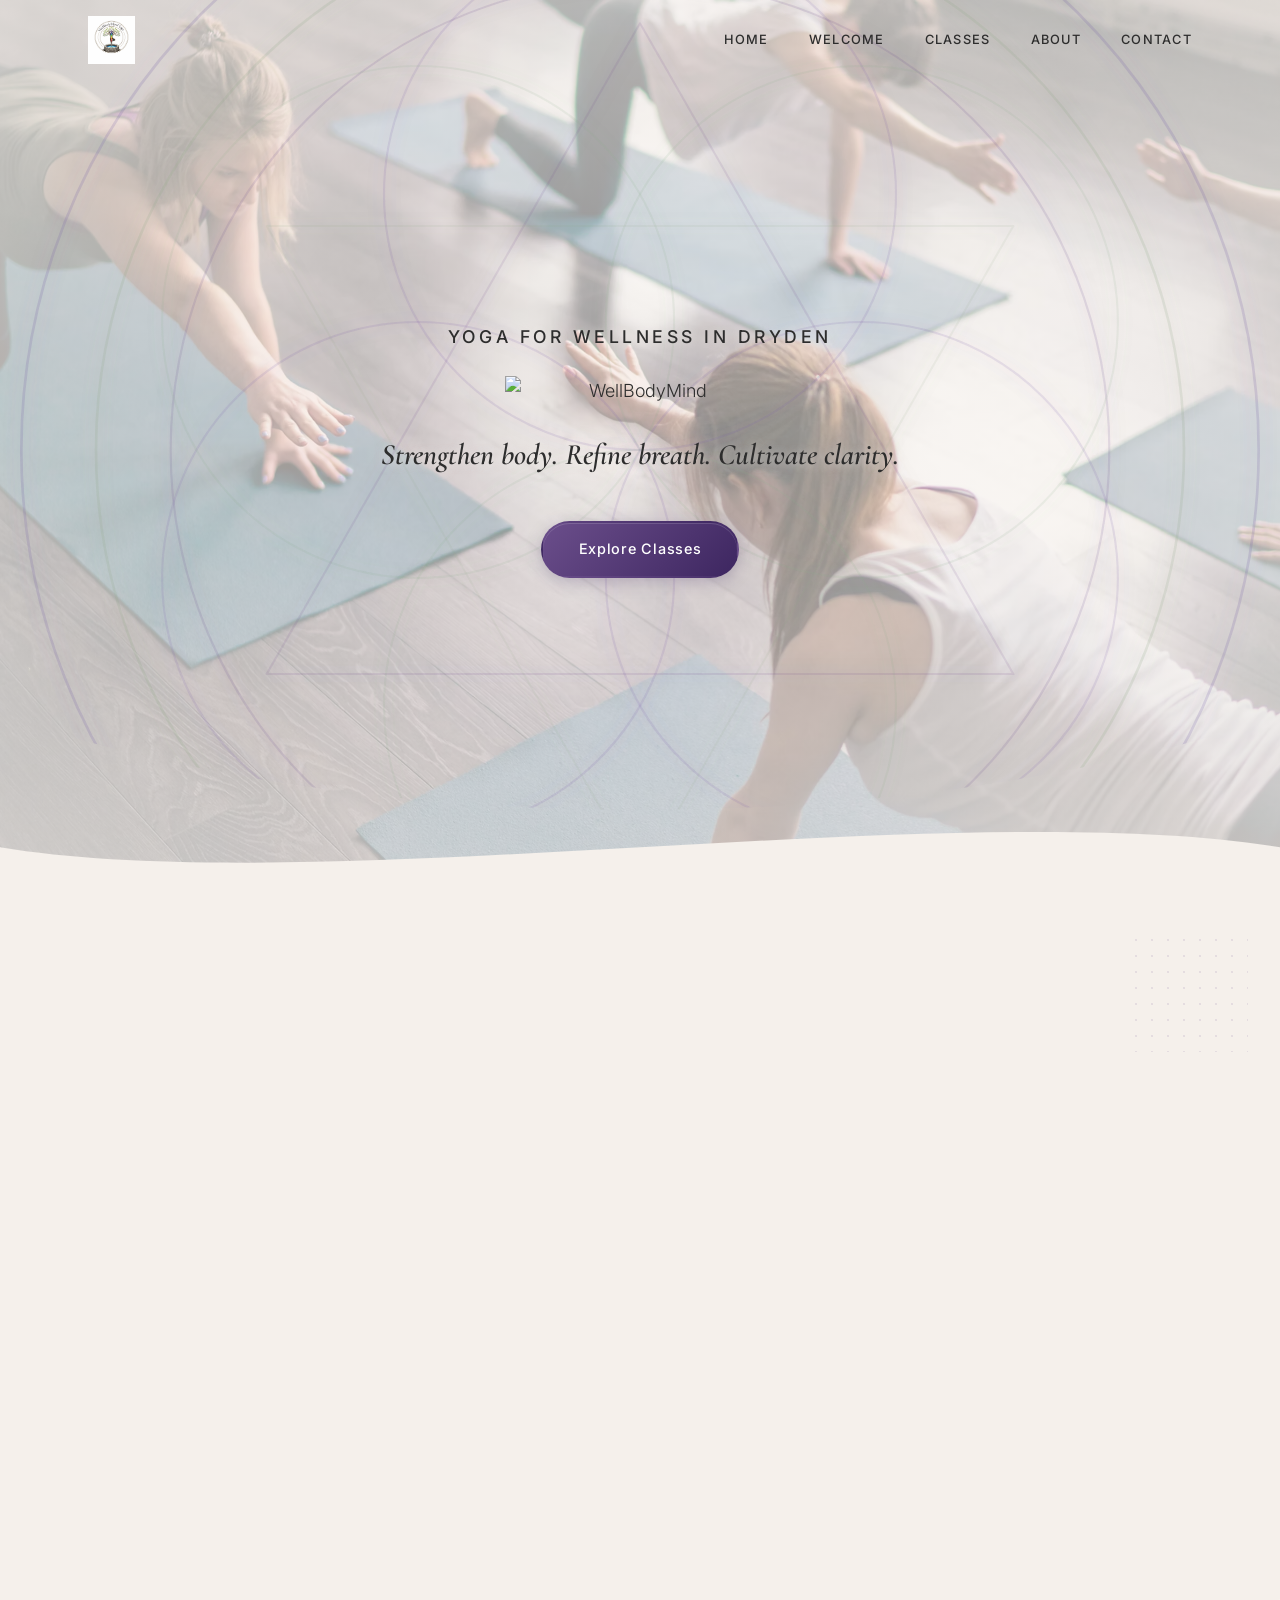
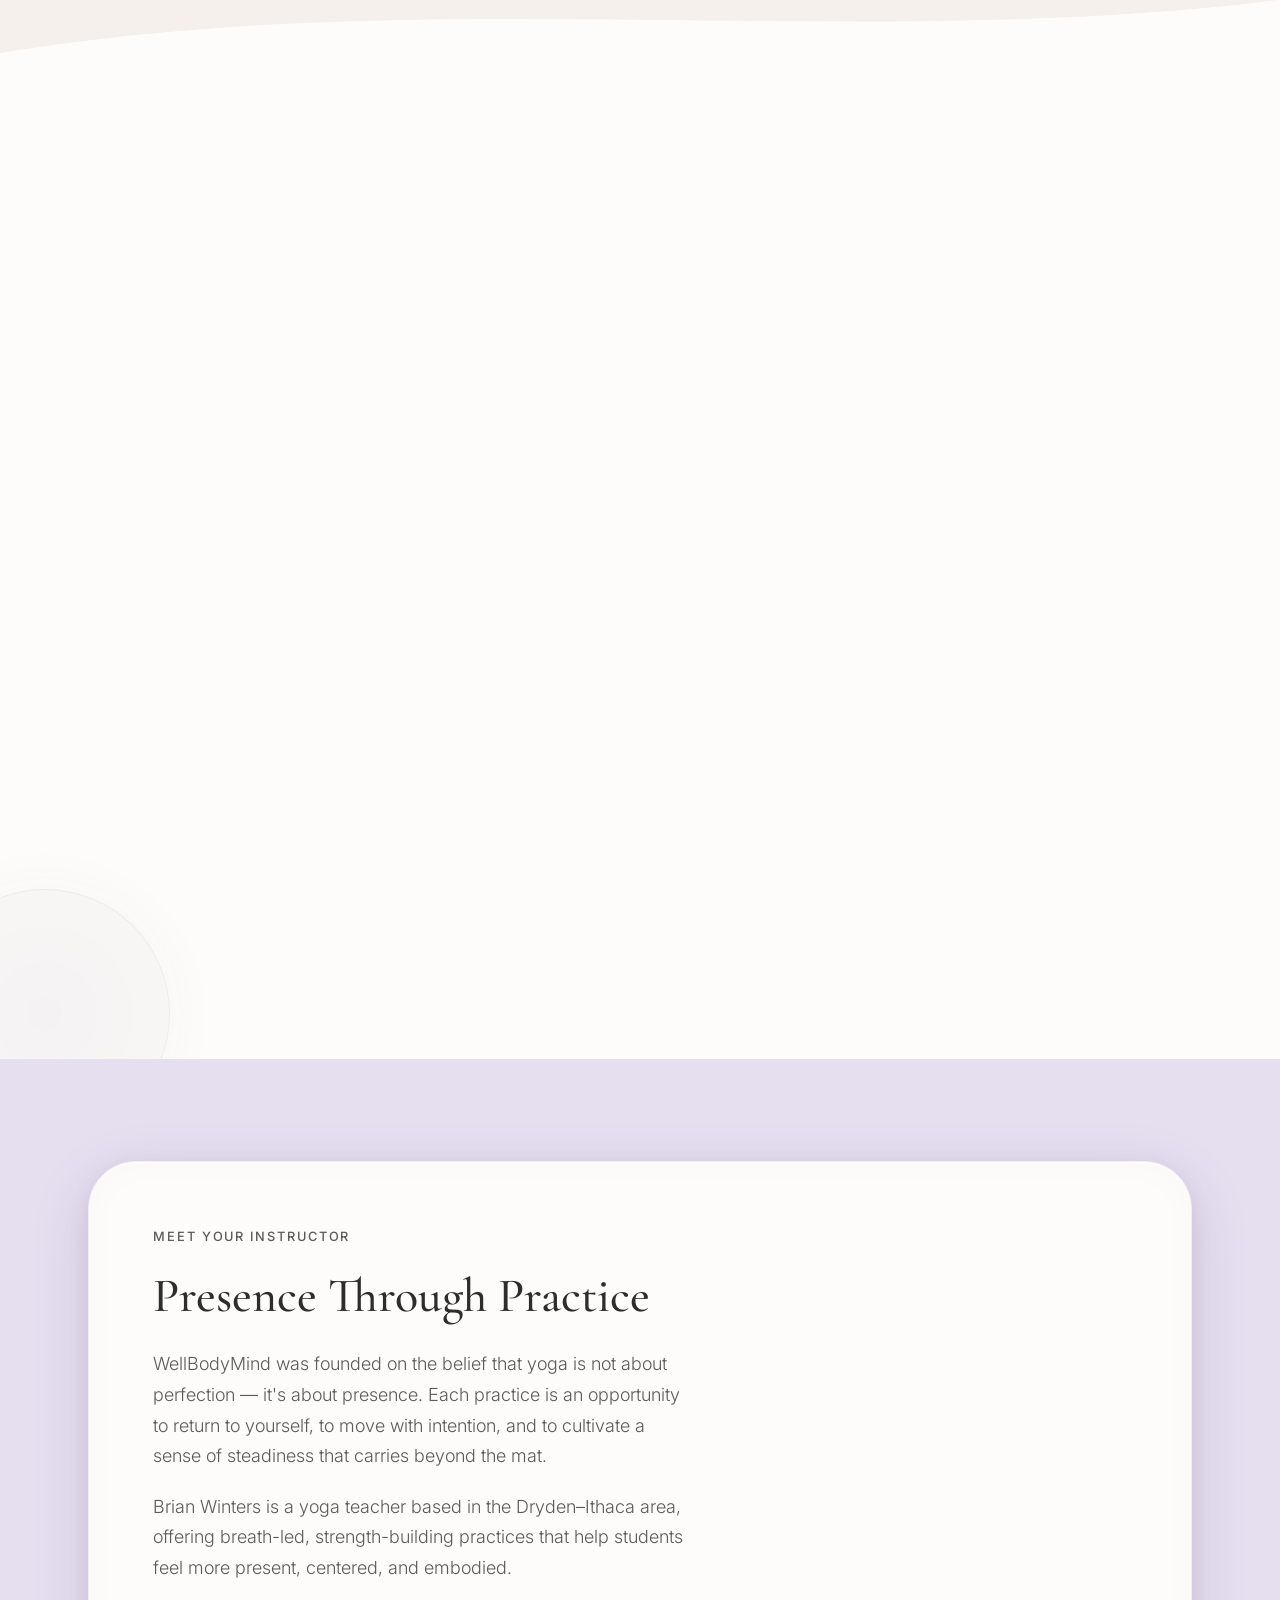
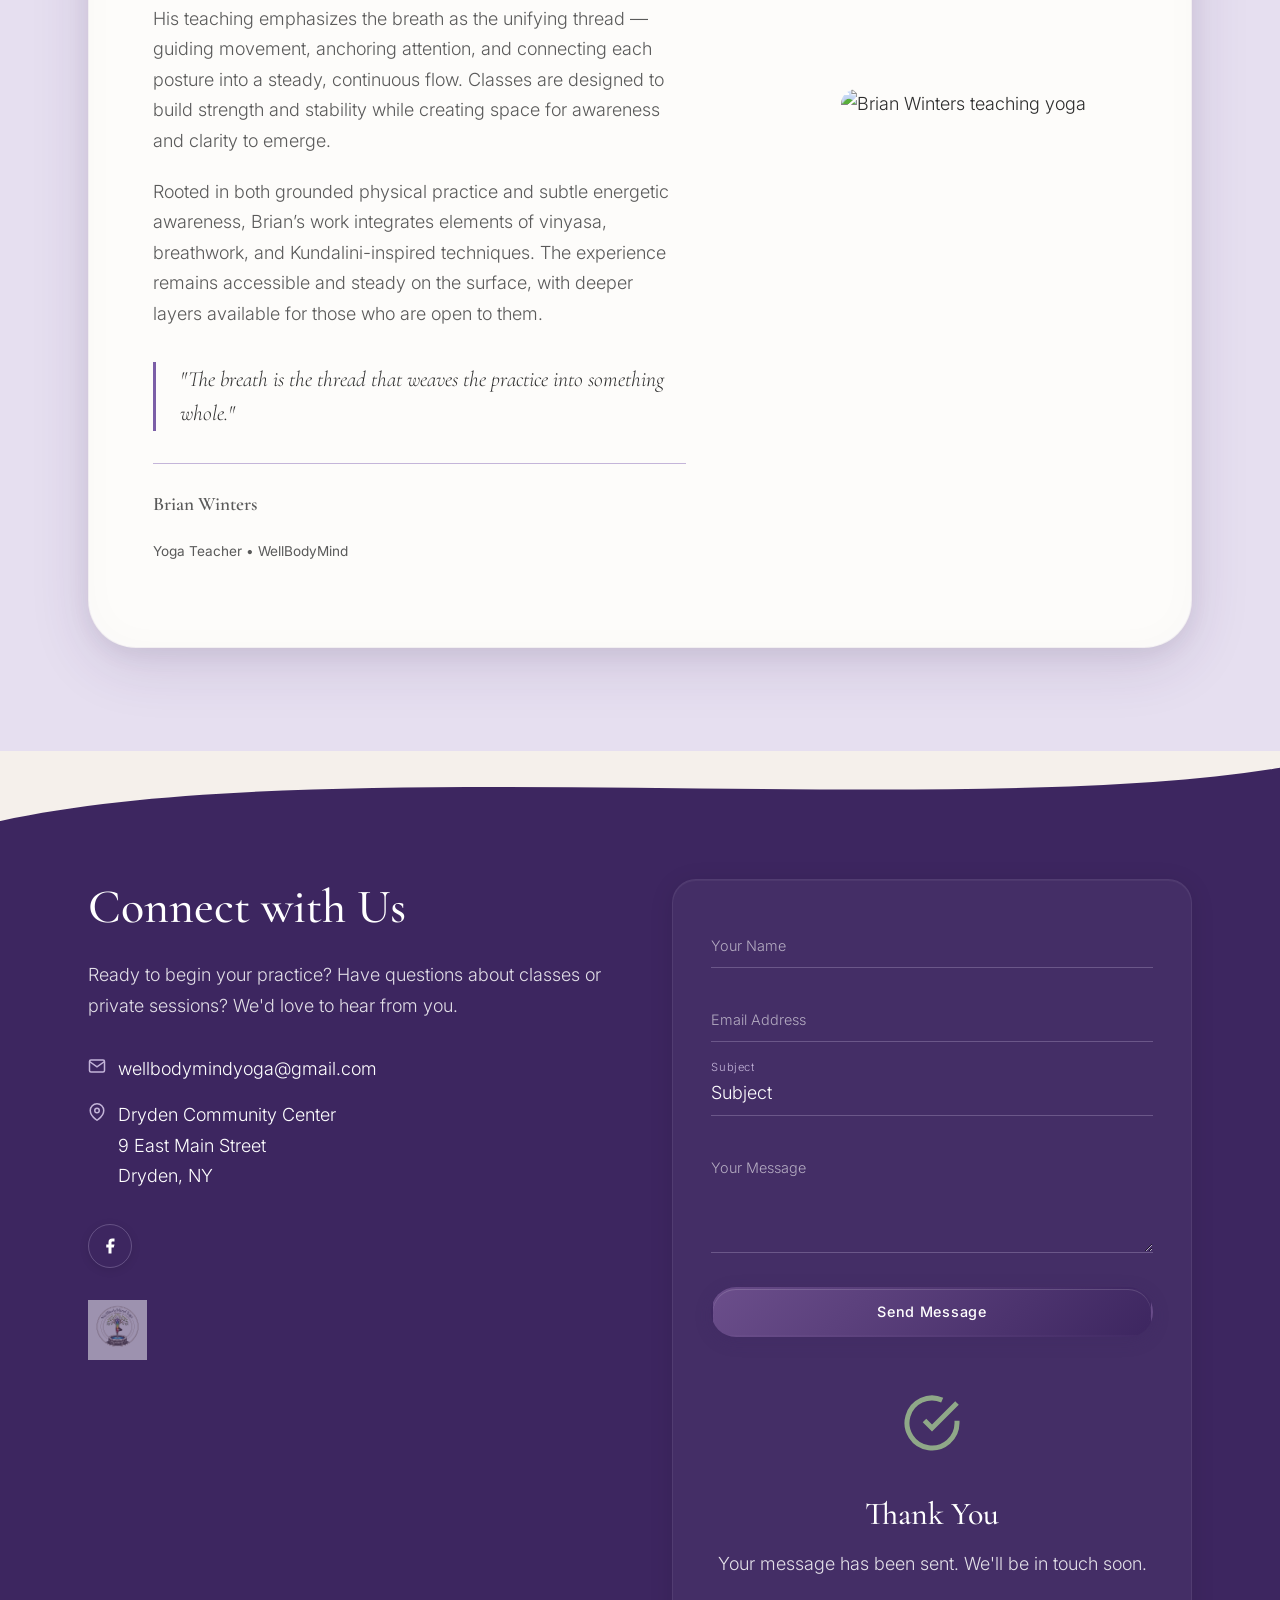
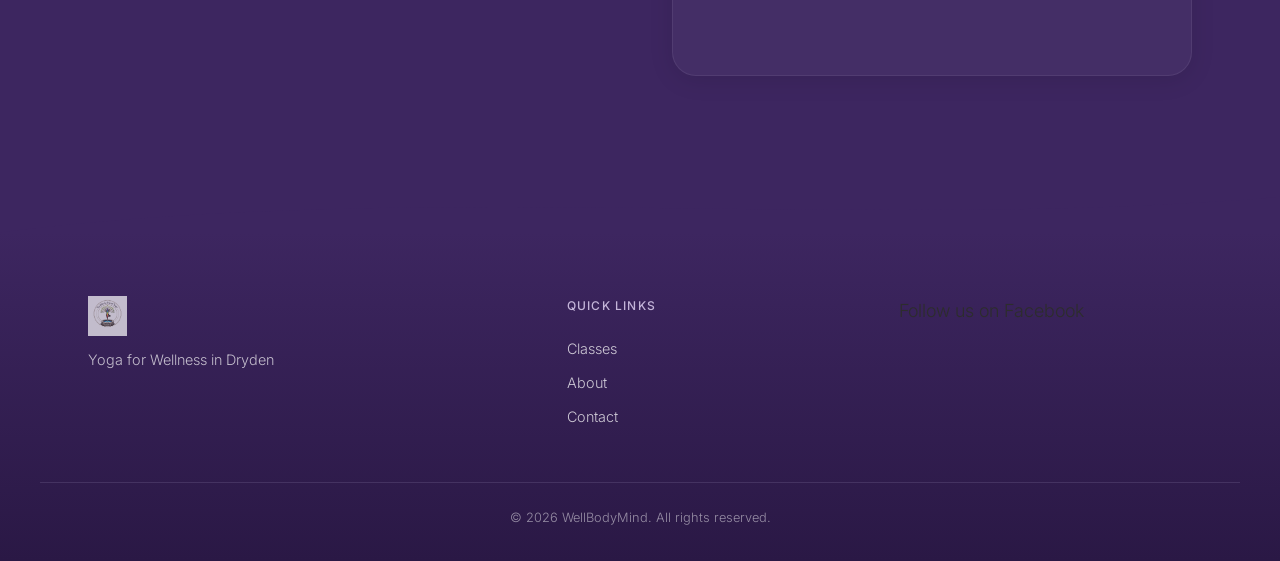
==== index.html @ 6a8e03bf "Remove Instagram and TikTok links from contact section Removed Instagram and TikTok social media lin" ====
<!DOCTYPE html>
<html lang="en">
<head>
    <meta charset="UTF-8">
    <meta name="viewport" content="width=device-width, initial-scale=1.0">
    <title>WellBodyMind — Yoga for Wellness in Dryden</title>
    <meta name="description" content="WellBodyMind offers yoga and qigong classes in Dryden, NY. Strengthen body, refine breath, cultivate clarity with instructor Brian Winters at the Dryden Community Center.">
    <meta property="og:title" content="WellBodyMind — Yoga for Wellness in Dryden">
    <meta property="og:description" content="Yoga and qigong classes at the Dryden Community Center. Sundays, Tuesdays & Thursdays at 8am. Private sessions available.">
    <meta property="og:type" content="website">
    <meta property="og:url" content="https://www.wellbodymind.com">
    <link rel="preconnect" href="https://fonts.googleapis.com">
    <link rel="preconnect" href="https://fonts.gstatic.com" crossorigin>
    <link href="https://fonts.googleapis.com/css2?family=Cormorant+Garamond:ital,wght@0,400;0,500;0,600;1,400;1,500&family=Inter:wght@300;400;500&display=swap" rel="stylesheet">
    <link rel="stylesheet" href="css/style.css">
    <link rel="stylesheet" href="css/animations.css">
</head>
<body>

    <!-- Navigation -->
    <header class="nav" id="nav">
        <div class="nav__inner">
            <a href="#hero" class="nav__brand">
                <img src="wbm-logo-2.avif" alt="WellBodyMind" class="nav__logo">
            </a>
            <nav class="nav__links" id="navLinks" aria-label="Main navigation">
                <a href="#hero" class="nav__link">Home</a>
                <a href="#welcome" class="nav__link">Welcome</a>
                <a href="#classes" class="nav__link">Classes</a>
                <a href="#about" class="nav__link">About</a>
<!-- a href="#testimonials" class="nav__link">Testimonials -->
                <a href="#contact" class="nav__link">Contact</a>
            </nav>
            <button class="nav__hamburger" id="navToggle" aria-label="Toggle menu" aria-expanded="false">
                <span></span>
                <span></span>
                <span></span>
            </button>
        </div>
    </header>

    <!-- Mobile Overlay -->
    <div class="mobile-overlay" id="mobileOverlay"></div>

    <!-- Hero Section -->
    <section class="hero" id="hero">
        <div class="hero__bg">
            <img src="assets/images/hero-sm-group-yoga-on-mats.avif" alt="" class="hero__bg-img">
        </div>
        <div class="hero__overlay"></div>

        <!-- Sacred geometry — fills entire hero -->
        <svg class="hero__geometry" viewBox="0 0 600 600" preserveAspectRatio="xMidYMid slice" xmlns="http://www.w3.org/2000/svg" aria-hidden="true">
            <defs>
                <filter id="glow-purple" x="-30%" y="-30%" width="160%" height="160%">
                    <feGaussianBlur stdDeviation="4" result="blur"/>
                    <feMerge><feMergeNode in="blur"/><feMergeNode in="SourceGraphic"/></feMerge>
                </filter>
                <filter id="glow-sage" x="-30%" y="-30%" width="160%" height="160%">
                    <feGaussianBlur stdDeviation="3.5" result="blur"/>
                    <feMerge><feMergeNode in="blur"/><feMergeNode in="SourceGraphic"/></feMerge>
                </filter>
            </defs>
            <!-- Outer rings -->
            <circle class="geo geo--1" cx="300" cy="300" r="290" fill="none" stroke="rgba(123,94,167,0.2)" stroke-width="1.25" filter="url(#glow-purple)"/>
            <circle class="geo geo--2" cx="300" cy="300" r="255" fill="none" stroke="rgba(143,168,136,0.18)" stroke-width="1.25" filter="url(#glow-sage)"/>
            <circle class="geo geo--3" cx="300" cy="300" r="220" fill="none" stroke="rgba(107,78,139,0.15)" stroke-width="1" filter="url(#glow-purple)"/>
            <!-- Flower of life petals -->
            <circle class="geo geo--petal" cx="300" cy="180" r="120" fill="none" stroke="rgba(123,94,167,0.14)" stroke-width="1" filter="url(#glow-purple)"/>
            <circle class="geo geo--petal" cx="404" cy="240" r="120" fill="none" stroke="rgba(143,168,136,0.12)" stroke-width="1" filter="url(#glow-sage)"/>
            <circle class="geo geo--petal" cx="404" cy="360" r="120" fill="none" stroke="rgba(123,94,167,0.14)" stroke-width="1" filter="url(#glow-purple)"/>
            <circle class="geo geo--petal" cx="300" cy="420" r="120" fill="none" stroke="rgba(143,168,136,0.12)" stroke-width="1" filter="url(#glow-sage)"/>
            <circle class="geo geo--petal" cx="196" cy="360" r="120" fill="none" stroke="rgba(123,94,167,0.14)" stroke-width="1" filter="url(#glow-purple)"/>
            <circle class="geo geo--petal" cx="196" cy="240" r="120" fill="none" stroke="rgba(143,168,136,0.12)" stroke-width="1" filter="url(#glow-sage)"/>
            <!-- Star triangles -->
            <polygon class="geo geo--tri" points="300,100 475,405 125,405" fill="none" stroke="rgba(107,78,139,0.12)" stroke-width="1" stroke-linejoin="round" filter="url(#glow-purple)"/>
            <polygon class="geo geo--tri" points="300,500 475,195 125,195" fill="none" stroke="rgba(143,168,136,0.1)" stroke-width="1" stroke-linejoin="round" filter="url(#glow-sage)"/>
        </svg>

        <div class="hero__content">
            <p class="hero__label" data-animate="fade-up">Yoga for Wellness in Dryden</p>
            <h1 class="sr-only">WellBodyMind — Yoga for Wellness in Dryden</h1>
            <img src="assets/images/wbm-logo-1.png" alt="WellBodyMind" class="hero__logo" data-animate="fade-up" data-delay="1">
            <p class="hero__subtitle" data-animate="fade-up" data-delay="2">Strengthen body. Refine breath. Cultivate clarity.</p>
            <a href="#classes" class="btn btn--primary" data-animate="fade-up" data-delay="3">Explore Classes</a>
        </div>

        <!-- Curved divider -->
        <div class="section-curve section-curve--hero">
            <svg viewBox="0 0 1440 120" preserveAspectRatio="none" xmlns="http://www.w3.org/2000/svg">
                <path d="M0,60 C360,120 1080,0 1440,60 L1440,120 L0,120 Z" fill="var(--color-cream)"/>
            </svg>
        </div>
    </section>

    <!-- Welcome Section -->
    <section class="welcome section" id="welcome">
        <div class="container welcome__grid">
            <div class="welcome__image-wrap" data-animate="fade-up">
                <div class="welcome__image-ring"></div>
                <div class="welcome__image">
                    <img src="assets/images/woman-sitting.jpg" alt="Yoga meditation practice" class="welcome__img">
                </div>
            </div>
            <div class="welcome__text" data-animate="slide-left">
                <p class="section__label">Welcome</p>
                <h2 class="section__heading">Discover Our Philosophy</h2>
                <p>At WellBodyMind, yoga is practiced as a steady path — focused on strengthening the body, refining the breath, and cultivating clarity of mind. Every class is an invitation to arrive exactly as you are.</p>
                <p>Our classes emphasize repetition, intentional guidance, and music to support your movement rhythm. Whether you're stepping onto the mat for the first time or deepening a lifelong practice, you'll find a supportive, empowering, and welcoming environment.</p>
                <a href="#about" class="link-arrow">Learn more about our approach <span aria-hidden="true">→</span></a>
            </div>
        </div>

        <!-- Decorative dot pattern -->
        <div class="welcome__dots" aria-hidden="true"></div>
    </section>

    <!-- Classes Section -->
    <section class="classes section section--white" id="classes">
        <!-- Curved top divider -->
        <div class="section-curve section-curve--top">
            <svg viewBox="0 0 1440 80" preserveAspectRatio="none" xmlns="http://www.w3.org/2000/svg">
                <path d="M0,80 C480,0 960,80 1440,20 L1440,0 L0,0 Z" fill="var(--color-cream)"/>
            </svg>
        </div>

        <div class="container">
            <div class="section__header" data-animate="fade-up">
                <div class="section__accent"></div>
                <h2 class="section__heading">Yoga Classes</h2>
                <p class="section__subheading">Move with intention. Build strength with grace.</p>
            </div>

            <div class="classes__grid">
                <!-- Group Class Card -->
                <div class="class-card" data-animate="fade-up" data-delay="1">
                    <div class="class-card__header class-card__header--warm">
                        <div class="class-card__image">
                            <img src="assets/images/duo-prayer-salutation.avif" alt="Group yoga class" class="class-card__img">
                        </div>
                        <h3 class="class-card__title">Sunrise Yoga</h3>
                        <p class="class-card__subtitle">Radiant Vinyasa Flow</p>
                    </div>
                    <div class="class-card__body">
                        <p class="class-card__description">A steady, strength-building Vinyasa Flow designed to awaken your body and center your mind. Move through intentional sequences guided by breath and rhythm.</p>
                        <ul class="class-card__details">
                            <li>
                                <svg class="icon" viewBox="0 0 24 24" fill="none" stroke="currentColor" stroke-width="2"><rect x="3" y="4" width="18" height="18" rx="2" ry="2"/><line x1="16" y1="2" x2="16" y2="6"/><line x1="8" y1="2" x2="8" y2="6"/><line x1="3" y1="10" x2="21" y2="10"/></svg>
                                Sundays, Tuesdays &amp; Thursdays
                            </li>
                            <li>
                                <svg class="icon" viewBox="0 0 24 24" fill="none" stroke="currentColor" stroke-width="2"><circle cx="12" cy="12" r="10"/><polyline points="12 6 12 12 16 14"/></svg>
                                8:00 AM
                            </li>
                            <li>
                                <svg class="icon" viewBox="0 0 24 24" fill="none" stroke="currentColor" stroke-width="2"><path d="M21 10c0 7-9 13-9 13s-9-6-9-13a9 9 0 0 1 18 0z"/><circle cx="12" cy="10" r="3"/></svg>
                                Dryden Community Center
                            </li>
                        </ul>
                        <div class="class-card__tags">
                            <span class="tag tag--price">$18 Drop-In • Save with a 5-Class Pass</span>
                            <span class="tag tag--highlight">Starting April 14</span>
                        </div>
                        <a href="sunrise-yoga.html" class="btn btn--primary btn--full">More Info</a>
                    </div>
                </div>

                <!-- Private Sessions Card -->
                <div class="class-card" data-animate="fade-up" data-delay="2">
                    <div class="class-card__header class-card__header--sand">
                        <div class="class-card__image">
                            <img src="assets/images/man-prayer-salutation.avif" alt="Private yoga session" class="class-card__img">
                        </div>
                        <h3 class="class-card__title">Private Sessions</h3>
                        <p class="class-card__subtitle">Personalized Instruction</p>
                    </div>
                    <div class="class-card__body">
                        <p class="class-card__description">One-on-one sessions tailored to your goals, experience, and schedule. Whether you're working through an injury, building a home practice, or seeking deeper understanding — this is your time.</p>
                        <ul class="class-card__details">
                            <li>
                                <svg class="icon" viewBox="0 0 24 24" fill="none" stroke="currentColor" stroke-width="2"><circle cx="12" cy="12" r="10"/><polyline points="12 6 12 12 16 14"/></svg>
                                1-hour sessions
                            </li>
                            <li>
                                <svg class="icon" viewBox="0 0 24 24" fill="none" stroke="currentColor" stroke-width="2"><path d="M20 21v-2a4 4 0 0 0-4-4H8a4 4 0 0 0-4 4v2"/><circle cx="12" cy="7" r="4"/></svg>
                                Tailored to your practice
                            </li>
                        </ul>
                        <div class="class-card__tags">
                            <span class="tag tag--highlight">By Appointment</span>
                        </div>
                        <a href="#contact" class="btn btn--secondary btn--full">Inquire Now</a>
                    </div>
                </div>
            </div>
        </div>

        <!-- Decorative circle -->
        <div class="classes__circle" aria-hidden="true"></div>
    </section>

<!-- About Section -->
<section class="about section section--sand" id="about">
    <div class="container">
        <div class="about__frame" data-animate="scale-in">
            <div class="about__grid">
                
                <!-- TEXT SIDE -->
                <div class="about__text">
                    <p class="section__label">Meet Your Instructor</p>
                    <h2 class="section__heading">Presence Through Practice</h2>
                    
                    <p>
                        WellBodyMind was founded on the belief that yoga is not about perfection — it's about presence. 
                        Each practice is an opportunity to return to yourself, to move with intention, and to cultivate a 
                        sense of steadiness that carries beyond the mat.
                    </p>

                    <p>
                        Brian Winters is a yoga teacher based in the Dryden–Ithaca area, offering breath-led, 
                        strength-building practices that help students feel more present, centered, and embodied.
                    </p>

                    <p>
                        His teaching emphasizes the breath as the unifying thread — guiding movement, anchoring attention, 
                        and connecting each posture into a steady, continuous flow. Classes are designed to build strength 
                        and stability while creating space for awareness and clarity to emerge.
                    </p>

                    <p>
                        Rooted in both grounded physical practice and subtle energetic awareness, Brian’s work integrates 
                        elements of vinyasa, breathwork, and Kundalini-inspired techniques. The experience remains accessible 
                        and steady on the surface, with deeper layers available for those who are open to them.
                    </p>

                    <blockquote class="about__quote">
                        "The breath is the thread that weaves the practice into something whole."
                    </blockquote>

                    <div class="about__instructor">
                        <p class="about__instructor-name">Brian Winters</p>
                        <p class="about__instructor-title">Yoga Teacher • WellBodyMind</p>
                    </div>
                </div>

                <!-- IMAGE SIDE -->
                <div class="about__image">
                    <div class="about__image-inner">
                        <img src="assets/images/brian.jpg" alt="Brian Winters teaching yoga" class="about__img">
                    </div>
                </div>

            </div>
        </div>
    </div>
</section>

    <!-- Contact Section -->
    <section class="contact section section--dark" id="contact">
        <!-- Curved top -->
        <div class="section-curve section-curve--top section-curve--dark">
            <svg viewBox="0 0 1440 80" preserveAspectRatio="none" xmlns="http://www.w3.org/2000/svg">
                <path d="M0,80 C360,0 1080,80 1440,20 L1440,0 L0,0 Z" fill="var(--color-cream)"/>
            </svg>
        </div>

        <div class="container contact__grid">
            <div class="contact__info" data-animate="fade-up">
                <h2 class="section__heading section__heading--light">Connect with Us</h2>
                <p class="contact__text">Ready to begin your practice? Have questions about classes or private sessions? We'd love to hear from you.</p>

                <div class="contact__details">
                    <div class="contact__detail">
                        <svg class="icon" viewBox="0 0 24 24" fill="none" stroke="currentColor" stroke-width="2"><path d="M4 4h16c1.1 0 2 .9 2 2v12c0 1.1-.9 2-2 2H4c-1.1 0-2-.9-2-2V6c0-1.1.9-2 2-2z"/><polyline points="22,6 12,13 2,6"/></svg>
                        <a href="mailto:wellbodymindyoga@gmail.com">wellbodymindyoga@gmail.com</a>
                    </div>
                    <div class="contact__detail">
                        <svg class="icon" viewBox="0 0 24 24" fill="none" stroke="currentColor" stroke-width="2"><path d="M21 10c0 7-9 13-9 13s-9-6-9-13a9 9 0 0 1 18 0z"/><circle cx="12" cy="10" r="3"/></svg>
                        <span>Dryden Community Center<br>9 East Main Street<br>Dryden, NY</span>
                    </div>
                </div>

                <div class="contact__social">
                    <a href="https://www.facebook.com/profile.php?id=61585942892415" target="_blank" rel="noopener" class="social-icon" aria-label="Facebook">
                        <svg viewBox="0 0 24 24" fill="currentColor"><path d="M18 2h-3a5 5 0 00-5 5v3H7v4h3v8h4v-8h3l1-4h-4V7a1 1 0 011-1h3z"/></svg>
                    </a>
                 
                </div>

                <!-- Logo in contact section -->
                <img src="wbm-logo-2.avif" alt="WellBodyMind" class="contact__logo">
            </div>

            <div class="contact__form-wrap" data-animate="fade-up" data-delay="1">
                <form class="contact__form" id="contactForm" action="https://formspree.io/f/mbdpledn" method="POST">
                    <input type="text" name="_gotcha" style="display:none" tabindex="-1" autocomplete="off">
                    <input type="hidden" name="_subject" value="New inquiry from WellBodyMind website">

                    <div class="form-group">
                        <input type="text" id="formName" name="name" required placeholder=" ">
                        <label for="formName">Your Name</label>
                    </div>

                    <div class="form-group">
                        <input type="email" id="formEmail" name="email" required placeholder=" ">
                        <label for="formEmail">Email Address</label>
                    </div>

                    <div class="form-group">
                        <select id="formSubject" name="subject" required>
                            <option value="" disabled selected>Subject</option>
                            <option value="General Inquiry">General Inquiry</option>
                            <option value="Class Information">Class Information</option>
                            <option value="Private Session">Private Session</option>
                            <option value="Other">Other</option>
                        </select>
                        <label for="formSubject">Subject</label>
                    </div>

                    <div class="form-group">
                        <textarea id="formMessage" name="message" rows="4" required placeholder=" "></textarea>
                        <label for="formMessage">Your Message</label>
                    </div>

                    <button type="submit" class="btn btn--primary btn--full">Send Message</button>
                </form>

                <div class="contact__success" id="contactSuccess" hidden>
                    <div class="contact__success-inner">
                        <svg viewBox="0 0 24 24" fill="none" stroke="currentColor" stroke-width="2" class="contact__success-icon"><path d="M22 11.08V12a10 10 0 11-5.93-9.14"/><polyline points="22 4 12 14.01 9 11.01"/></svg>
                        <h3>Thank You</h3>
                        <p>Your message has been sent. We'll be in touch soon.</p>
                    </div>
                </div>
            </div>
        </div>
    </section>

    <!-- Footer -->
    <footer class="footer">
        <div class="footer__curve">
            <svg viewBox="0 0 1440 60" preserveAspectRatio="none" xmlns="http://www.w3.org/2000/svg">
                <path d="M0,60 C480,0 960,60 1440,20 L1440,60 L0,60 Z" fill="var(--color-deep-purple)"/>
            </svg>
        </div>
        <div class="footer__inner">
            <div class="container footer__grid">
                <div class="footer__brand">
                    <img src="wbm-logo-2.avif" alt="WellBodyMind" class="footer__logo">
                    <p class="footer__tagline">Yoga for Wellness in Dryden</p>
                </div>
                <div class="footer__links">
                    <h4>Quick Links</h4>
                    <a href="#classes">Classes</a>
                    <a href="#about">About</a>
                    <!-- <a href="#testimonials">Testimonials</a> -->
                    <a href="#contact">Contact</a>
                </div>
                <div class="footer__social">
    <a href="https://www.facebook.com/YOURPAGE" target="_blank" rel="noopener">
        Follow us on Facebook
    </a>
</div>
                <!--
                <div class="footer__legal">
                    <h4>Legal</h4>
                    <a href="#">Privacy Policy</a>
                    <a href="#">Accessibility</a>
                    <a href="#">Terms &amp; Conditions</a>
                    <a href="#">Refund Policy</a>
                </div>
            -->
            </div>
            <div class="container footer__bottom">
                <p>&copy; 2026 WellBodyMind. All rights reserved.</p>
            </div>
        </div>
    </footer>

    <script src="js/main.js"></script>
</body>
</html>
---- css/style.css ----
/* ========================================
   WellBodyMind — Main Stylesheet
   ======================================== */

/* --- Custom Properties --- */
:root {
    --color-cream: #F5F0EB;
    --color-warm-white: #FDFCFA;
    --color-sand: #E8DDD3;
    --color-clay: #9B8EC4;
    --color-terracotta: #6B4E8B;
    --color-charcoal: #2D2D2D;
    --color-graphite: #5A5A5A;
    --color-black: #1A1A1A;
    --color-white: #FFFFFF;
    --color-sage: #8FA888;

    /* Extended purple palette */
    --color-deep-purple: #3D2660;
    --color-violet: #7B5EA7;
    --color-lavender: #C4B5D9;
    --color-thistle: #E6DFF0;
    --color-sage-light: #C5D4BC;

    --font-heading: 'Cormorant Garamond', Georgia, serif;
    --font-body: 'Inter', -apple-system, sans-serif;

    --ease-out: cubic-bezier(0.16, 1, 0.3, 1);
    --ease-smooth: cubic-bezier(0.4, 0, 0.2, 1);

    /* Depth tokens */
    --shadow-sm: 0 2px 8px rgba(61, 38, 96, 0.06), 0 1px 3px rgba(0, 0, 0, 0.04);
    --shadow-md: 0 4px 20px rgba(61, 38, 96, 0.08), 0 2px 8px rgba(0, 0, 0, 0.04);
    --shadow-lg: 0 8px 40px rgba(61, 38, 96, 0.1), 0 4px 16px rgba(0, 0, 0, 0.05);
    --shadow-xl: 0 16px 60px rgba(61, 38, 96, 0.14), 0 6px 24px rgba(0, 0, 0, 0.06);
    --glow-purple: 0 0 30px rgba(107, 78, 139, 0.12), inset 0 1px 0 rgba(255, 255, 255, 0.6);
    --glow-sage: 0 0 24px rgba(143, 168, 136, 0.15);

    --nav-height: 80px;
}

/* --- Reset --- */
*, *::before, *::after {
    margin: 0;
    padding: 0;
    box-sizing: border-box;
}

html {
    scroll-behavior: smooth;
    scroll-padding-top: var(--nav-height);
}

body {
    font-family: var(--font-body);
    font-weight: 300;
    font-size: 1.125rem;
    line-height: 1.7;
    color: var(--color-charcoal);
    background-color: var(--color-cream);
    overflow-x: hidden;
    -webkit-font-smoothing: antialiased;
}

img {
    max-width: 100%;
    height: auto;
    display: block;
}

a {
    color: inherit;
    text-decoration: none;
}

ul {
    list-style: none;
}

button {
    border: none;
    background: none;
    cursor: pointer;
    font-family: inherit;
}

input, select, textarea {
    font-family: inherit;
    font-size: inherit;
}

/* --- Utility --- */
.container {
    width: 100%;
    max-width: 1200px;
    margin: 0 auto;
    padding: 0 clamp(1.5rem, 4vw, 3rem);
}

.sr-only {
    position: absolute;
    width: 1px;
    height: 1px;
    padding: 0;
    margin: -1px;
    overflow: hidden;
    clip: rect(0, 0, 0, 0);
    white-space: nowrap;
    border: 0;
}

.section {
    position: relative;
    padding: clamp(4rem, 8vw, 8rem) 0;
    overflow: hidden;
}

.section--white {
    background-color: var(--color-warm-white);
}

.section--sand {
    background-color: var(--color-thistle);
}

.section--dark {
    background-color: var(--color-deep-purple);
    color: var(--color-white);
}

.section__label {
    font-family: var(--font-body);
    font-size: 0.8rem;
    font-weight: 500;
    letter-spacing: 0.15em;
    text-transform: uppercase;
    color: var(--color-terracotta);
    margin-bottom: 0.75rem;
}

.section__heading {
    font-family: var(--font-heading);
    font-weight: 500;
    font-size: clamp(2rem, 4vw, 3rem);
    line-height: 1.2;
    margin-bottom: 1.5rem;
}

.section__heading--light {
    color: var(--color-white);
}

.section__subheading {
    font-weight: 300;
    color: var(--color-graphite);
    max-width: 540px;
    margin: 0 auto;
}

.section__header {
    text-align: center;
    margin-bottom: clamp(3rem, 5vw, 4rem);
}

.section__accent {
    width: 48px;
    height: 3px;
    background: linear-gradient(90deg, var(--color-violet), var(--color-sage));
    border-radius: 2px;
    margin: 0 auto 1.5rem;
}

/* --- Section Curves --- */
.section-curve {
    position: absolute;
    left: 0;
    right: 0;
    width: 100%;
    line-height: 0;
    pointer-events: none;
}

.section-curve--hero {
    bottom: -1px;
}

.section-curve--top {
    top: -1px;
}

.section-curve--dark {
    z-index: 1;
}

.section-curve svg {
    width: 100%;
    height: auto;
    display: block;
}

/* --- Buttons --- */
.btn {
    display: inline-flex;
    align-items: center;
    justify-content: center;
    padding: 0.9rem 2.2rem;
    border-radius: 50px;
    font-family: var(--font-body);
    font-size: 0.9rem;
    font-weight: 500;
    letter-spacing: 0.05em;
    transition: all 0.3s var(--ease-smooth);
    cursor: pointer;
    border: 2px solid transparent;
}

.btn--primary {
    background: linear-gradient(135deg, var(--color-terracotta), var(--color-deep-purple));
    color: var(--color-white);
    border-color: transparent;
    box-shadow: 0 4px 16px rgba(61, 38, 96, 0.25), inset 0 1px 0 rgba(255, 255, 255, 0.15);
}

.btn--primary:hover {
    background: linear-gradient(135deg, var(--color-violet), var(--color-deep-purple));
    transform: translateY(-2px) scale(1.02);
    box-shadow: 0 8px 30px rgba(61, 38, 96, 0.35), inset 0 1px 0 rgba(255, 255, 255, 0.15);
}

.btn--secondary {
    background: transparent;
    color: var(--color-terracotta);
    border-color: var(--color-violet);
    box-shadow: var(--shadow-sm);
}

.btn--secondary:hover {
    background: linear-gradient(135deg, var(--color-terracotta), var(--color-deep-purple));
    color: var(--color-white);
    border-color: transparent;
    transform: translateY(-2px) scale(1.02);
    box-shadow: 0 8px 30px rgba(61, 38, 96, 0.3);
}

.btn--full {
    width: 100%;
    text-align: center;
}

.link-arrow {
    display: inline-flex;
    align-items: center;
    gap: 0.5rem;
    font-size: 0.95rem;
    font-weight: 400;
    color: var(--color-terracotta);
    margin-top: 1rem;
    transition: gap 0.3s var(--ease-smooth);
}

.link-arrow:hover {
    gap: 0.8rem;
}

/* --- Icons --- */
.icon {
    width: 18px;
    height: 18px;
    flex-shrink: 0;
    color: var(--color-terracotta);
}

/* ========================================
   NAVIGATION
   ======================================== */
.nav {
    position: fixed;
    top: 0;
    left: 0;
    right: 0;
    z-index: 1000;
    height: var(--nav-height);
    transition: background 0.4s var(--ease-smooth), box-shadow 0.4s var(--ease-smooth);
}

.nav.scrolled {
    background: rgba(253, 252, 250, 0.92);
    backdrop-filter: blur(14px);
    -webkit-backdrop-filter: blur(14px);
    box-shadow: 0 1px 20px rgba(61, 38, 96, 0.08), 0 0 0 1px rgba(61, 38, 96, 0.03);
}

.nav__inner {
    display: flex;
    align-items: center;
    justify-content: space-between;
    height: 100%;
    max-width: 1200px;
    margin: 0 auto;
    padding: 0 clamp(1.5rem, 4vw, 3rem);
}

.nav__brand {
    display: flex;
    align-items: center;
    z-index: 1001;
}

.nav__logo {
    height: 48px;
    width: auto;
}

.nav__links {
    display: flex;
    align-items: center;
    gap: 2.5rem;
}

.nav__link {
    font-size: 0.8rem;
    font-weight: 500;
    letter-spacing: 0.1em;
    text-transform: uppercase;
    color: var(--color-charcoal);
    position: relative;
    padding: 0.25rem 0;
}

.nav__link::after {
    content: '';
    position: absolute;
    bottom: 0;
    left: 0;
    width: 0;
    height: 2px;
    background: var(--color-violet);
    transition: width 0.3s var(--ease-smooth);
}

.nav__link:hover::after {
    width: 100%;
}

/* Hamburger */
.nav__hamburger {
    display: none;
    flex-direction: column;
    justify-content: center;
    gap: 6px;
    width: 44px;
    height: 44px;
    z-index: 1001;
}

.nav__hamburger span {
    display: block;
    width: 24px;
    height: 2px;
    background: var(--color-charcoal);
    border-radius: 2px;
    transition: all 0.3s var(--ease-smooth);
    margin: 0 auto;
}

.nav__hamburger.active span:nth-child(1) {
    transform: rotate(45deg) translate(5px, 6px);
}

.nav__hamburger.active span:nth-child(2) {
    opacity: 0;
}

.nav__hamburger.active span:nth-child(3) {
    transform: rotate(-45deg) translate(5px, -6px);
}

/* Mobile overlay */
.mobile-overlay {
    position: fixed;
    inset: 0;
    background: rgba(245, 240, 235, 0.95);
    backdrop-filter: blur(20px);
    -webkit-backdrop-filter: blur(20px);
    z-index: 999;
    opacity: 0;
    visibility: hidden;
    transition: opacity 0.4s var(--ease-smooth), visibility 0.4s;
}

.mobile-overlay.active {
    opacity: 1;
    visibility: visible;
}

/* ========================================
   HERO
   ======================================== */
.hero {
    position: relative;
    min-height: 100svh;
    display: flex;
    align-items: center;
    justify-content: center;
    background: var(--color-cream);
    overflow: hidden;
}

.hero__bg {
    position: absolute;
    inset: 0;
}

.hero__bg-img {
    width: 100%;
    height: 100%;
    object-fit: cover;
    object-position: center 30%;
}

.hero__overlay {
    position: absolute;
    inset: 0;
    background: radial-gradient(ellipse at center, rgba(245, 240, 235, 0.55) 0%, rgba(245, 240, 235, 0.82) 100%);
}

.hero__content {
    position: relative;
    z-index: 2;
    text-align: center;
    padding: 2rem;
    display: flex;
    flex-direction: column;
    align-items: center;
}

/* Sacred geometry — full hero background layer, clipped to match curve */
.hero__geometry {
    position: absolute;
    inset: 0;
    width: 100%;
    height: 100%;
    z-index: 1;
    pointer-events: none;
    overflow: visible;
    clip-path: ellipse(80% 48% at 50% 42%);
}

/* Sacred geometry animations */
.geo--1 { animation: spin 40s linear infinite; transform-origin: 300px 300px; }
.geo--2 { animation: spin 35s linear infinite reverse; transform-origin: 300px 300px; }
.geo--3 { animation: spin 30s linear infinite; transform-origin: 300px 300px; }
.geo--petal { animation: geoPulse 4s ease-in-out infinite; }
.geo--petal:nth-child(4) { animation-delay: 0s; }
.geo--petal:nth-child(5) { animation-delay: 0.4s; }
.geo--petal:nth-child(6) { animation-delay: 0.8s; }
.geo--petal:nth-child(7) { animation-delay: 1.2s; }
.geo--petal:nth-child(8) { animation-delay: 1.6s; }
.geo--petal:nth-child(9) { animation-delay: 2.0s; }
.geo--tri { animation: geoPulse 5s ease-in-out infinite alternate; }
.geo--tri:last-child { animation-delay: 2.5s; }

.hero__logo {
    width: clamp(180px, 30vmin, 300px);
    height: auto;
    filter: drop-shadow(0 8px 30px rgba(61, 38, 96, 0.15));
    margin-bottom: 1.5rem;
}

.hero__label {
    font-size: clamp(0.9rem, 1.5vw, 1.1rem);
    font-weight: 500;
    letter-spacing: 0.2em;
    text-transform: uppercase;
    color: var(--color-charcoal);
    margin-bottom: 1.5rem;
    text-shadow: 0 1px 8px rgba(245, 240, 235, 0.6);
}

.hero__subtitle {
    font-family: var(--font-heading);
    font-style: italic;
    font-weight: 600;
    font-size: clamp(1.3rem, 3vw, 1.85rem);
    color: var(--color-charcoal);
    margin-bottom: 2.5rem;
    text-shadow: 0 1px 10px rgba(245, 240, 235, 0.7);
}

/* ========================================
   WELCOME
   ======================================== */
.welcome__grid {
    display: grid;
    grid-template-columns: 1fr;
    gap: 3rem;
    align-items: center;
}

.welcome__image-wrap {
    position: relative;
    display: flex;
    justify-content: center;
}

.welcome__image {
    width: clamp(220px, 40vw, 340px);
    aspect-ratio: 1;
    border-radius: 50%;
    overflow: hidden;
    border: 3px solid var(--color-lavender);
    position: relative;
    z-index: 1;
    box-shadow:
        var(--shadow-lg),
        0 0 0 8px rgba(196, 181, 217, 0.12),
        inset 0 0 30px rgba(61, 38, 96, 0.08);
}

.welcome__img {
    width: 100%;
    height: 100%;
    object-fit: cover;
}

.welcome__image-ring {
    position: absolute;
    width: clamp(250px, 44vw, 380px);
    aspect-ratio: 1;
    border-radius: 50%;
    border: 1px dashed rgba(107, 78, 139, 0.25);
    top: 50%;
    left: 50%;
    transform: translate(-50%, -50%) rotate(15deg);
    animation: spin 40s linear infinite;
}

.welcome__text p {
    margin-bottom: 1rem;
    color: var(--color-graphite);
}

.welcome__text p:first-of-type {
    margin-top: 0.5rem;
}

.welcome__dots {
    position: absolute;
    top: 2rem;
    right: 2rem;
    width: 120px;
    height: 120px;
    background-image: radial-gradient(circle, rgba(107, 78, 139, 0.2) 1px, transparent 1px);
    background-size: 16px 16px;
    opacity: 0.6;
}

/* ========================================
   CLASSES
   ======================================== */
.classes__grid {
    display: grid;
    grid-template-columns: 1fr;
    gap: 2rem;
}

.class-card {
    background: var(--color-cream);
    border-radius: 24px;
    overflow: hidden;
    border: 1px solid rgba(107, 78, 139, 0.1);
    box-shadow:
        var(--shadow-md),
        inset 0 1px 0 rgba(255, 255, 255, 0.8),
        inset 0 -1px 0 rgba(61, 38, 96, 0.03);
    transition: transform 0.3s var(--ease-smooth), box-shadow 0.3s var(--ease-smooth), border-color 0.3s;
}

.class-card:hover {
    transform: translateY(-6px);
    border-color: rgba(107, 78, 139, 0.2);
    box-shadow:
        var(--shadow-xl),
        inset 0 1px 0 rgba(255, 255, 255, 0.8),
        0 0 0 1px rgba(107, 78, 139, 0.06);
}

.class-card__header {
    padding: 2rem 2rem 1.5rem;
    clip-path: ellipse(85% 100% at 50% 0%);
    text-align: center;
    position: relative;
    overflow: hidden;
}

.class-card__image {
    width: 100px;
    height: 100px;
    border-radius: 50%;
    overflow: hidden;
    margin: 0 auto 1rem;
    border: 3px solid rgba(255, 255, 255, 0.7);
    box-shadow: 0 4px 20px rgba(61, 38, 96, 0.15), inset 0 0 12px rgba(61, 38, 96, 0.06);
}

.class-card__img {
    width: 100%;
    height: 100%;
    object-fit: cover;
}

.class-card__header--warm {
    background: linear-gradient(135deg, rgba(107, 78, 139, 0.08), rgba(196, 181, 217, 0.15), rgba(143, 168, 136, 0.06));
}

.class-card__header--sand {
    background: linear-gradient(135deg, rgba(143, 168, 136, 0.1), rgba(197, 212, 188, 0.15), rgba(196, 181, 217, 0.06));
}

.class-card__title {
    font-family: var(--font-heading);
    font-weight: 600;
    font-size: 1.75rem;
    margin-bottom: 0.25rem;
}

.class-card__subtitle {
    font-size: 0.9rem;
    color: var(--color-graphite);
    font-weight: 300;
}

.class-card__body {
    padding: 1.5rem 2rem 2rem;
}

.class-card__description {
    color: var(--color-graphite);
    margin-bottom: 1.5rem;
    font-size: 1rem;
}

.class-card__details {
    margin-bottom: 1.5rem;
}

.class-card__details li {
    display: flex;
    align-items: center;
    gap: 0.75rem;
    padding: 0.4rem 0;
    font-size: 0.95rem;
    color: var(--color-charcoal);
}

.class-card__tags {
    display: flex;
    flex-wrap: wrap;
    gap: 0.75rem;
    margin-bottom: 1.5rem;
}

.tag {
    display: inline-block;
    padding: 0.35rem 1rem;
    border-radius: 50px;
    font-size: 0.8rem;
    font-weight: 500;
}

.tag--price {
    border: 1.5px solid var(--color-violet);
    color: var(--color-terracotta);
    box-shadow: var(--shadow-sm);
}

.tag--highlight {
    background: linear-gradient(135deg, var(--color-terracotta), var(--color-deep-purple));
    color: var(--color-white);
    box-shadow: 0 2px 10px rgba(61, 38, 96, 0.2);
}

.classes__circle {
    position: absolute;
    left: -80px;
    bottom: -80px;
    width: 250px;
    height: 250px;
    border-radius: 50%;
    background: radial-gradient(circle, rgba(107, 78, 139, 0.06), rgba(143, 168, 136, 0.04));
    border: 1px solid rgba(107, 78, 139, 0.08);
    box-shadow: 0 0 60px rgba(107, 78, 139, 0.04);
}

/* ========================================
   ABOUT
   ======================================== */
.about__frame {
    background: var(--color-warm-white);
    border-radius: 48px;
    overflow: hidden;
    border: 1px solid rgba(107, 78, 139, 0.08);
    box-shadow:
        var(--shadow-xl),
        inset 0 1px 0 rgba(255, 255, 255, 0.9),
        inset 0 0 40px rgba(61, 38, 96, 0.02);
}

.about__grid {
    display: grid;
    grid-template-columns: 1fr;
}

.about__text {
    padding: clamp(2rem, 5vw, 4rem);
}

.about__text p {
    color: var(--color-graphite);
    margin-bottom: 1.25rem;
}

.about__quote {
    font-family: var(--font-heading);
    font-style: italic;
    font-size: clamp(1.15rem, 2vw, 1.35rem);
    line-height: 1.6;
    color: var(--color-charcoal);
    border-left: 3px solid var(--color-violet);
    padding-left: 1.5rem;
    margin: 2rem 0;
}

.about__instructor {
    margin-top: 2rem;
    padding-top: 1.5rem;
    border-top: 1px solid var(--color-lavender);
}

.about__instructor-name {
    font-family: var(--font-heading);
    font-weight: 600;
    font-size: 1.2rem;
    color: var(--color-charcoal);
    margin-bottom: 0.15rem;
}

.about__instructor-title {
    font-size: 0.85rem;
    color: var(--color-graphite);
    font-weight: 400;
}

.about__image {
    position: relative;
    min-height: 300px;
}

.about__image-inner {
    position: absolute;
    inset: 0;
}

.about__img {
    width: 100%;
    height: 100%;
    object-fit: cover;
}

/* ========================================
   TESTIMONIALS
   ======================================== */
.testimonials {
    background: var(--color-cream);
}

.testimonials__carousel {
    display: flex;
    gap: 1.5rem;
    overflow-x: auto;
    scroll-snap-type: x mandatory;
    -webkit-overflow-scrolling: touch;
    padding: 1rem 0 2rem;
    scrollbar-width: none;
}

.testimonials__carousel::-webkit-scrollbar {
    display: none;
}

.testimonial-card {
    flex: 0 0 calc(100% - 2rem);
    scroll-snap-align: center;
    background: var(--color-warm-white);
    border-radius: 24px;
    padding: 2.5rem 2rem;
    border: 1px solid rgba(107, 78, 139, 0.08);
    box-shadow:
        var(--shadow-md),
        inset 0 1px 0 rgba(255, 255, 255, 0.8),
        inset 0 0 24px rgba(61, 38, 96, 0.015);
    position: relative;
    transition: box-shadow 0.3s var(--ease-smooth), transform 0.3s var(--ease-smooth);
}

.testimonial-card:hover {
    transform: translateY(-3px);
    box-shadow:
        var(--shadow-lg),
        inset 0 1px 0 rgba(255, 255, 255, 0.8);
}

.testimonial-card__quote {
    font-family: var(--font-heading);
    font-size: 4rem;
    line-height: 1;
    color: var(--color-lavender);
    opacity: 0.6;
    position: absolute;
    top: 1rem;
    left: 1.5rem;
}

.testimonial-card__text {
    font-style: italic;
    font-weight: 300;
    color: var(--color-graphite);
    margin-bottom: 1.5rem;
    margin-top: 1.5rem;
    line-height: 1.8;
}

.testimonial-card__author {
    display: flex;
    align-items: center;
    gap: 0.75rem;
}

.testimonial-card__avatar {
    width: 40px;
    height: 40px;
    border-radius: 50%;
    background: linear-gradient(135deg, var(--color-thistle), var(--color-lavender));
    color: var(--color-deep-purple);
    box-shadow: var(--shadow-sm);
    display: flex;
    align-items: center;
    justify-content: center;
    font-family: var(--font-heading);
    font-weight: 600;
    font-size: 1rem;
}

.testimonial-card__name {
    font-weight: 500;
    font-size: 0.95rem;
}

/* Testimonial navigation */
.testimonials__nav {
    display: flex;
    align-items: center;
    justify-content: center;
    gap: 1rem;
    margin-top: 1.5rem;
}

.testimonials__arrow {
    width: 44px;
    height: 44px;
    border-radius: 50%;
    border: 1.5px solid var(--color-lavender);
    display: flex;
    align-items: center;
    justify-content: center;
    color: var(--color-terracotta);
    transition: all 0.3s var(--ease-smooth);
    box-shadow: var(--shadow-sm);
}

.testimonials__arrow:hover {
    background: linear-gradient(135deg, var(--color-terracotta), var(--color-deep-purple));
    border-color: transparent;
    color: var(--color-white);
    box-shadow: 0 4px 16px rgba(61, 38, 96, 0.25);
}

.testimonials__arrow svg {
    width: 20px;
    height: 20px;
}

.testimonials__dots {
    display: flex;
    gap: 0.5rem;
}

.testimonials__dot {
    width: 8px;
    height: 8px;
    border-radius: 50%;
    background: var(--color-lavender);
    border: none;
    cursor: pointer;
    transition: all 0.3s var(--ease-smooth);
    padding: 0;
}

.testimonials__dot.active {
    background: linear-gradient(135deg, var(--color-violet), var(--color-deep-purple));
    width: 24px;
    border-radius: 4px;
    box-shadow: 0 2px 8px rgba(61, 38, 96, 0.2);
}

/* ========================================
   CONTACT
   ======================================== */
.contact {
    padding-top: clamp(6rem, 10vw, 10rem);
}

.contact__grid {
    display: grid;
    grid-template-columns: 1fr;
    gap: 3rem;
}

.contact__text {
    color: rgba(255, 255, 255, 0.85);
    margin-bottom: 2rem;
}

.contact__details {
    margin-bottom: 2rem;
}

.contact__detail {
    display: flex;
    align-items: flex-start;
    gap: 0.75rem;
    margin-bottom: 1rem;
    color: var(--color-white);
}

.contact__detail .icon {
    color: var(--color-lavender);
    margin-top: 0.2rem;
}

.contact__detail a {
    color: var(--color-white);
    transition: color 0.3s;
}

.contact__detail a:hover {
    color: var(--color-lavender);
}

.contact__social {
    display: flex;
    gap: 1rem;
    margin-bottom: 2rem;
}

.social-icon {
    width: 44px;
    height: 44px;
    border-radius: 50%;
    border: 1.5px solid rgba(196, 181, 217, 0.3);
    display: flex;
    align-items: center;
    justify-content: center;
    color: var(--color-white);
    transition: all 0.3s var(--ease-smooth);
    box-shadow: 0 2px 10px rgba(0, 0, 0, 0.1);
}

.social-icon:hover {
    background: linear-gradient(135deg, var(--color-violet), var(--color-sage));
    border-color: transparent;
    box-shadow: 0 4px 16px rgba(107, 78, 139, 0.3);
}

.social-icon svg {
    width: 18px;
    height: 18px;
}

.contact__logo {
    height: 60px;
    width: auto;
    opacity: 0.5;
    margin-top: 1rem;
}

/* Form */
.contact__form-wrap {
    background: rgba(255, 255, 255, 0.04);
    border: 1px solid rgba(196, 181, 217, 0.1);
    border-radius: 24px;
    padding: clamp(1.5rem, 3vw, 2.5rem);
    box-shadow: inset 0 1px 0 rgba(255, 255, 255, 0.05), 0 4px 24px rgba(0, 0, 0, 0.1);
}

.contact__form {
    display: flex;
    flex-direction: column;
    gap: 1.5rem;
}

.form-group {
    position: relative;
}

.form-group input,
.form-group select,
.form-group textarea {
    width: 100%;
    padding: 1rem 0 0.75rem;
    background: transparent;
    border: none;
    border-bottom: 1px solid rgba(196, 181, 217, 0.3);
    color: var(--color-white);
    font-weight: 300;
    outline: none;
    transition: border-color 0.3s var(--ease-smooth);
    border-radius: 0;
    -webkit-appearance: none;
}

.form-group select {
    cursor: pointer;
}

.form-group select option {
    background: var(--color-deep-purple);
    color: var(--color-cream);
}

.form-group textarea {
    resize: vertical;
    min-height: 100px;
}

.form-group input:focus,
.form-group select:focus,
.form-group textarea:focus {
    border-bottom-color: var(--color-lavender);
    box-shadow: 0 2px 8px rgba(107, 78, 139, 0.15);
}

.form-group label {
    position: absolute;
    top: 1rem;
    left: 0;
    font-size: 0.9rem;
    color: rgba(255, 255, 255, 0.6);
    pointer-events: none;
    transition: all 0.3s var(--ease-smooth);
    font-weight: 300;
}

.form-group input:focus + label,
.form-group input:not(:placeholder-shown) + label,
.form-group textarea:focus + label,
.form-group textarea:not(:placeholder-shown) + label {
    top: -0.5rem;
    font-size: 0.7rem;
    color: var(--color-lavender);
    letter-spacing: 0.05em;
}

.form-group select + label {
    top: -0.5rem;
    font-size: 0.7rem;
    color: var(--color-lavender);
    letter-spacing: 0.05em;
}

/* Form validation */
.form-group input.error,
.form-group select.error,
.form-group textarea.error {
    border-bottom-color: #c0392b;
}

.form-error {
    font-size: 0.75rem;
    color: #e74c3c;
    margin-top: 0.25rem;
}

/* Success state */
.contact__success {
    display: flex;
    align-items: center;
    justify-content: center;
    min-height: 300px;
}

.contact__success-inner {
    text-align: center;
}

.contact__success-icon {
    width: 60px;
    height: 60px;
    color: var(--color-sage);
    margin-bottom: 1.5rem;
}

.contact__success h3 {
    font-family: var(--font-heading);
    font-size: 2rem;
    font-weight: 500;
    color: var(--color-white);
    margin-bottom: 0.5rem;
}

.contact__success p {
    color: rgba(255, 255, 255, 0.85);
}

/* ========================================
   FOOTER
   ======================================== */
.footer {
    position: relative;
    background: var(--color-deep-purple);
}

.footer__curve {
    position: relative;
    top: 1px;
    line-height: 0;
}

.footer__curve svg {
    width: 100%;
    height: auto;
    display: block;
}

.footer__inner {
    background: linear-gradient(180deg, var(--color-deep-purple), #2A1845);
    padding: clamp(3rem, 5vw, 4rem) 0 2rem;
}

.footer__grid {
    display: grid;
    grid-template-columns: 1fr;
    gap: 2.5rem;
}

.footer__logo {
    height: 40px;
    width: auto;
    margin-bottom: 0.75rem;
    opacity: 0.7;
}

.footer__tagline {
    font-size: 0.9rem;
    color: rgba(255, 255, 255, 0.7);
}

.footer__links h4,
.footer__legal h4 {
    font-family: var(--font-body);
    font-size: 0.75rem;
    font-weight: 500;
    letter-spacing: 0.1em;
    text-transform: uppercase;
    color: var(--color-lavender);
    margin-bottom: 1rem;
}

.footer__links a,
.footer__legal a {
    display: block;
    font-size: 0.9rem;
    color: rgba(255, 255, 255, 0.75);
    padding: 0.3rem 0;
    transition: color 0.3s;
}

.footer__links a:hover,
.footer__legal a:hover {
    color: var(--color-white);
}

.footer__bottom {
    margin-top: clamp(2rem, 4vw, 3rem);
    padding-top: 1.5rem;
    border-top: 1px solid rgba(196, 181, 217, 0.15);
    text-align: center;
}

.footer__bottom p {
    font-size: 0.8rem;
    color: rgba(255, 255, 255, 0.5);
}

/* ========================================
   RESPONSIVE
   ======================================== */

/* Tablet */
@media (min-width: 768px) {
    .welcome__grid {
        grid-template-columns: 1fr 1fr;
        gap: 4rem;
    }

    .classes__grid {
        grid-template-columns: 1fr 1fr;
    }

    .about__grid {
        grid-template-columns: 1.2fr 0.8fr;
    }

    .about__image {
        min-height: auto;
    }

    .testimonial-card {
        flex: 0 0 calc(50% - 1rem);
    }

    .contact__grid {
        grid-template-columns: 1fr 1fr;
        gap: 4rem;
        align-items: start;
    }

    .footer__grid {
        grid-template-columns: 1.5fr 1fr 1fr;
    }
}

/* Desktop */
@media (min-width: 1024px) {
    .nav__hamburger {
        display: none !important;
    }

    .nav__links {
        display: flex !important;
    }

    .testimonial-card {
        flex: 0 0 calc(33.333% - 1rem);
    }

    .about__frame {
        border-radius: 48px;
    }
}

/* Mobile */
@media (max-width: 767px) {
    .nav__links {
        position: fixed;
        top: 0;
        right: 0;
        width: 280px;
        height: 100vh;
        flex-direction: column;
        justify-content: center;
        align-items: center;
        gap: 2rem;
        background: rgba(245, 240, 235, 0.98);
        backdrop-filter: blur(20px);
        -webkit-backdrop-filter: blur(20px);
        transform: translateX(100%);
        transition: transform 0.4s var(--ease-out);
        z-index: 1000;
    }

    .nav__links.active {
        transform: translateX(0);
    }

    .nav__link {
        font-size: 1rem;
    }

    .nav__hamburger {
        display: flex;
    }

    .about__frame {
        border-radius: 24px;
    }

    .about__image {
        min-height: 250px;
    }

    .welcome__image-wrap {
        order: -1;
    }

}

/* ========================================
   INNER PAGE HERO
   ======================================== */
.nav--inner {
    background: rgba(253, 252, 250, 0.92);
    backdrop-filter: blur(14px);
    -webkit-backdrop-filter: blur(14px);
    box-shadow: 0 1px 20px rgba(61, 38, 96, 0.08);
}

.page-hero {
    position: relative;
    min-height: 50vh;
    display: flex;
    align-items: flex-end;
    justify-content: center;
    overflow: hidden;
    padding-bottom: 4rem;
}

.page-hero__bg {
    position: absolute;
    inset: 0;
}

.page-hero__bg-img {
    width: 100%;
    height: 100%;
    object-fit: cover;
    object-position: center 40%;
}

.page-hero__overlay {
    position: absolute;
    inset: 0;
    background: linear-gradient(
        to bottom,
        rgba(245, 240, 235, 0.4) 0%,
        rgba(245, 240, 235, 0.7) 60%,
        rgba(245, 240, 235, 0.92) 100%
    );
}

.page-hero__content {
    position: relative;
    z-index: 2;
    text-align: center;
    padding-top: calc(var(--nav-height) + 3rem);
}

.page-hero__title {
    font-family: var(--font-heading);
    font-weight: 600;
    font-size: clamp(2.5rem, 6vw, 4.5rem);
    line-height: 1.1;
    color: var(--color-charcoal);
    margin-bottom: 0.5rem;
}

.page-hero__subtitle {
    font-family: var(--font-heading);
    font-style: italic;
    font-weight: 500;
    font-size: clamp(1.2rem, 2.5vw, 1.6rem);
    color: var(--color-graphite);
}

/* ========================================
   CLASS DETAIL PAGE
   ======================================== */
.class-detail__grid {
    display: grid;
    grid-template-columns: 1fr;
    gap: 2.5rem;
}

.class-detail__main p {
    color: var(--color-graphite);
    margin-bottom: 1.25rem;
}

.class-detail__main p strong {
    color: var(--color-charcoal);
    font-weight: 500;
}

.class-detail__divider {
    width: 48px;
    height: 3px;
    background: linear-gradient(90deg, var(--color-violet), var(--color-sage));
    border-radius: 2px;
    margin: 2rem 0;
}

.class-detail__h3 {
    font-family: var(--font-heading);
    font-weight: 500;
    font-size: 1.5rem;
    color: var(--color-charcoal);
    margin-bottom: 1rem;
}

.class-detail__list {
    margin-bottom: 1.5rem;
}

.class-detail__list li {
    display: flex;
    align-items: center;
    gap: 0.75rem;
    padding: 0.5rem 0;
    font-size: 1rem;
    color: var(--color-charcoal);
}

.class-detail__note {
    font-style: italic;
    color: var(--color-graphite);
    font-size: 0.95rem;
}

/* Sidebar Cards */
.class-detail__sidebar {
    display: flex;
    flex-direction: column;
    gap: 1.5rem;
}

.detail-card {
    background: var(--color-warm-white);
    border-radius: 20px;
    padding: 1.75rem;
    border: 1px solid rgba(107, 78, 139, 0.1);
    box-shadow:
        var(--shadow-md),
        inset 0 1px 0 rgba(255, 255, 255, 0.8);
}

.detail-card__title {
    font-family: var(--font-heading);
    font-weight: 600;
    font-size: 1.25rem;
    color: var(--color-charcoal);
    margin-bottom: 1rem;
    padding-bottom: 0.75rem;
    border-bottom: 1px solid var(--color-lavender);
}

.detail-card__list {
    display: flex;
    flex-direction: column;
    gap: 0.6rem;
    margin-bottom: 1rem;
}

.detail-card__list li {
    display: flex;
    align-items: center;
    gap: 0.75rem;
    font-size: 0.95rem;
    color: var(--color-charcoal);
}

.detail-card__tags {
    margin-top: 0.5rem;
}

/* Pricing */
.pricing {
    display: flex;
    flex-direction: column;
    gap: 1rem;
}

.pricing__option {
    text-align: center;
    padding: 1.25rem;
    border-radius: 16px;
    background: var(--color-cream);
    position: relative;
}

.pricing__option--featured {
    background: linear-gradient(135deg, rgba(107, 78, 139, 0.06), rgba(143, 168, 136, 0.06));
    border: 1.5px solid var(--color-lavender);
    box-shadow: var(--shadow-sm);
}

.pricing__badge {
    position: absolute;
    top: -10px;
    left: 50%;
    transform: translateX(-50%);
    background: linear-gradient(135deg, var(--color-terracotta), var(--color-deep-purple));
    color: var(--color-white);
    font-size: 0.7rem;
    font-weight: 500;
    letter-spacing: 0.05em;
    padding: 0.25rem 0.75rem;
    border-radius: 50px;
    box-shadow: 0 2px 8px rgba(61, 38, 96, 0.2);
}

.pricing__label {
    font-size: 0.85rem;
    font-weight: 500;
    color: var(--color-graphite);
    margin-bottom: 0.25rem;
    text-transform: uppercase;
    letter-spacing: 0.05em;
}

.pricing__price {
    font-family: var(--font-heading);
    font-weight: 600;
    font-size: 2.25rem;
    color: var(--color-charcoal);
    line-height: 1.1;
}

.pricing__detail {
    font-size: 0.85rem;
    color: var(--color-graphite);
    margin-top: 0.15rem;
}

.pricing__divider {
    height: 1px;
    background: var(--color-sand);
    margin: 0;
}

/* Location */
.detail-card__location {
    display: flex;
    align-items: flex-start;
    gap: 0.75rem;
}

.detail-card__location .icon {
    margin-top: 0.15rem;
}

.detail-card__address {
    font-weight: 500;
    color: var(--color-charcoal);
    margin-bottom: 0.15rem;
}

.detail-card__address-line {
    font-size: 0.9rem;
    color: var(--color-graphite);
}

/* Contact card */
.detail-card__text {
    font-size: 0.95rem;
    color: var(--color-graphite);
    margin-bottom: 0.75rem;
}

.detail-card__email {
    display: flex;
    align-items: center;
    gap: 0.5rem;
    font-size: 0.9rem;
    color: var(--color-terracotta);
    font-weight: 400;
    transition: color 0.3s;
}

.detail-card__email:hover {
    color: var(--color-deep-purple);
}

/* Tablet+ */
@media (min-width: 768px) {
    .class-detail__grid {
        grid-template-columns: 1.3fr 0.7fr;
        gap: 3rem;
        align-items: start;
    }

    .class-detail__sidebar {
        position: sticky;
        top: calc(var(--nav-height) + 1.5rem);
    }
}

/* Wide screens */
@media (min-width: 1440px) {
    .container {
        max-width: 1320px;
    }
}
/* About section image tuning */
/* About section image refinement */
/* About section image refinement */
.about__image {
    display: flex;
    justify-content: center;
    align-items: flex-start;
}

.about__image-inner {
    display: flex;
    justify-content: center;
    align-items: center;
    padding: 1rem 0;
}

.about__img {
    width: 100%;
    max-width: 260px;
    max-height: 520px;
    height: auto;
    border-radius: 16px;
    object-fit: contain;
    object-position: center top;
}
---- css/animations.css ----
/* ========================================
   WellBodyMind — Animations
   ======================================== */

/* --- Continuous Keyframes --- */
@keyframes float {
    0%, 100% { transform: translateY(0); }
    50% { transform: translateY(-20px); }
}

@keyframes spin {
    to { transform: rotate(360deg); }
}

@keyframes pulse {
    0%, 100% { opacity: 0.4; }
    50% { opacity: 0.7; }
}

@keyframes geoPulse {
    0%, 100% { opacity: 0.6; stroke-width: 0.8; }
    50% { opacity: 1; stroke-width: 1.4; }
}

/* --- Scroll-Triggered Animations --- */

/* Base state for all animated elements */
[data-animate] {
    opacity: 0;
    transition-property: opacity, transform;
    transition-duration: 0.8s;
    transition-timing-function: cubic-bezier(0.16, 1, 0.3, 1);
}

/* Delay support */
[data-delay="1"] { transition-delay: 150ms; }
[data-delay="2"] { transition-delay: 300ms; }
[data-delay="3"] { transition-delay: 450ms; }
[data-delay="4"] { transition-delay: 600ms; }

/* Animation types — hidden state */
[data-animate="fade-up"] {
    transform: translateY(40px);
}

[data-animate="fade-in"] {
    transform: none;
}

[data-animate="scale-in"] {
    transform: scale(0.95);
}

[data-animate="slide-left"] {
    transform: translateX(40px);
}

[data-animate="slide-right"] {
    transform: translateX(-40px);
}

/* Visible state — applied by IntersectionObserver */
[data-animate].visible {
    opacity: 1;
    transform: translateY(0) translateX(0) scale(1);
}

/* --- Reduced Motion --- */
@media (prefers-reduced-motion: reduce) {
    *, *::before, *::after {
        animation-duration: 0.01ms !important;
        animation-iteration-count: 1 !important;
        transition-duration: 0.01ms !important;
        scroll-behavior: auto !important;
    }

    [data-animate] {
        opacity: 1;
        transform: none;
    }
}
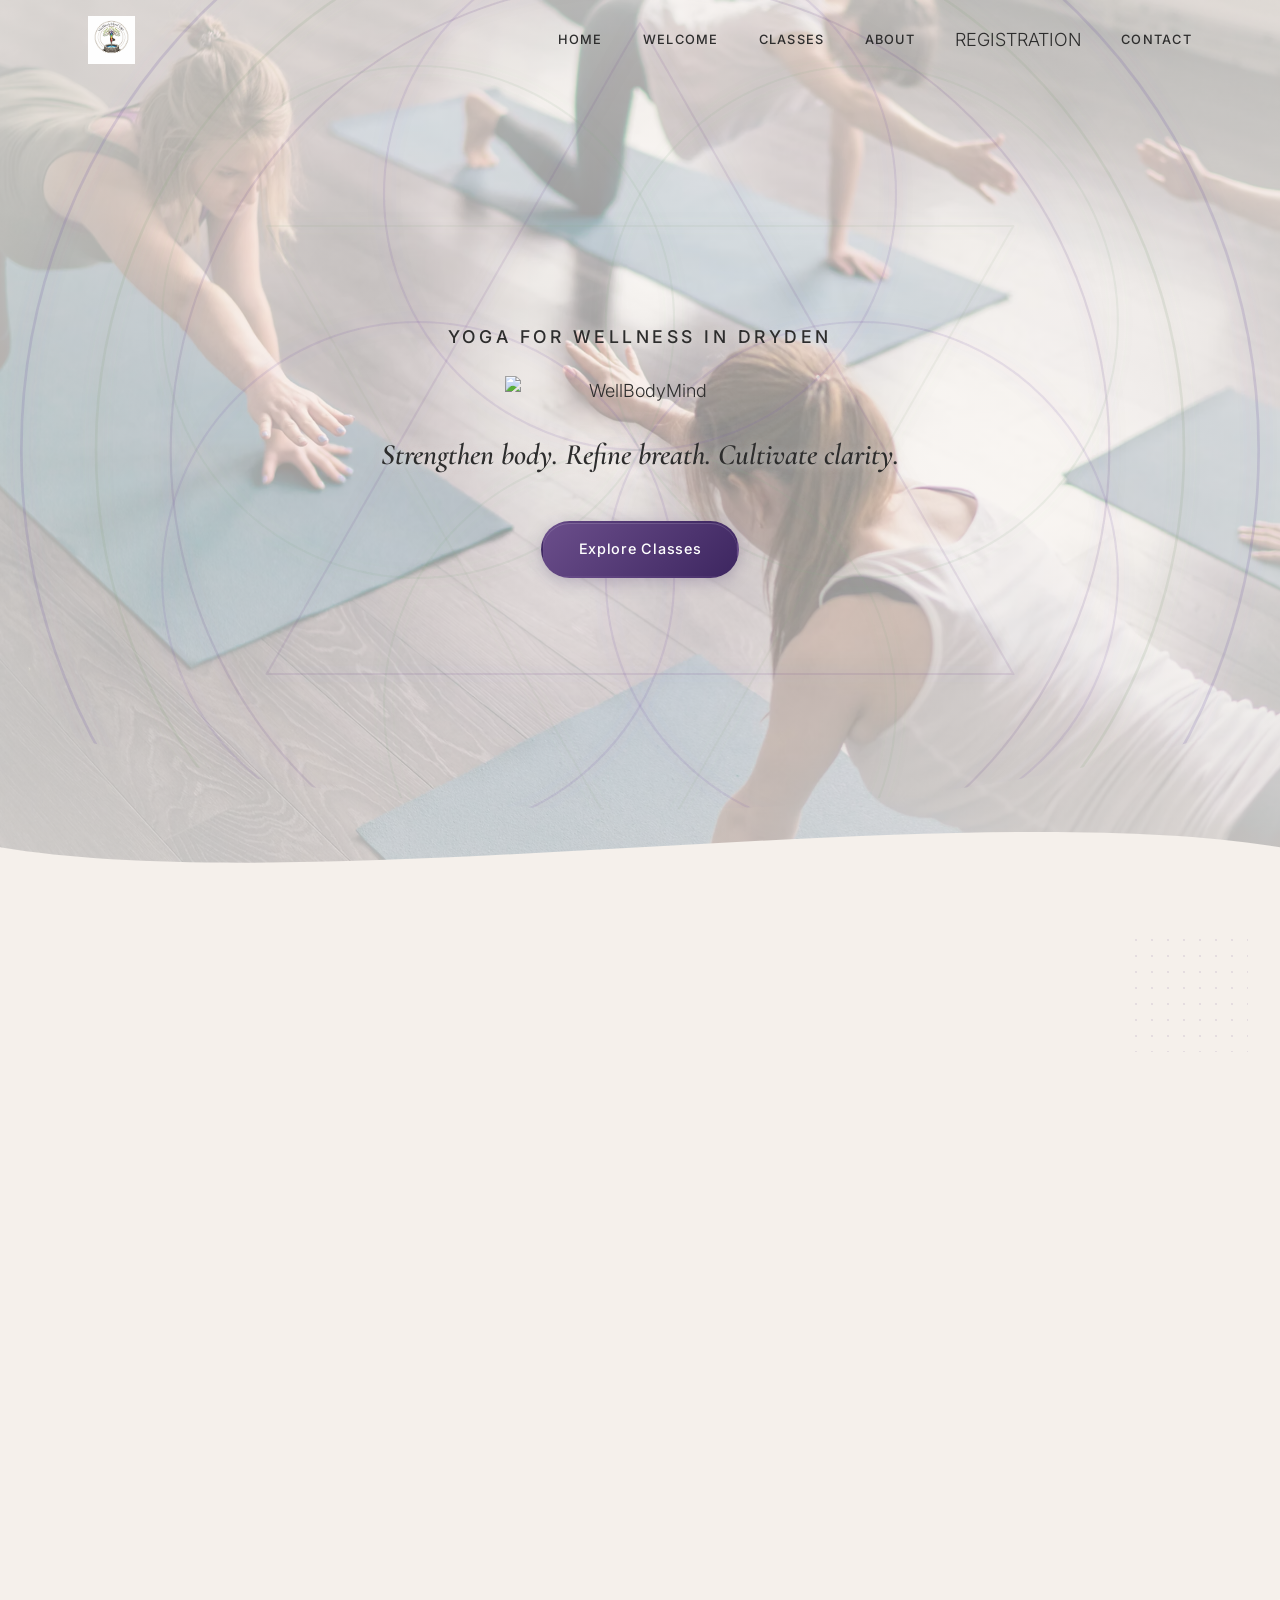
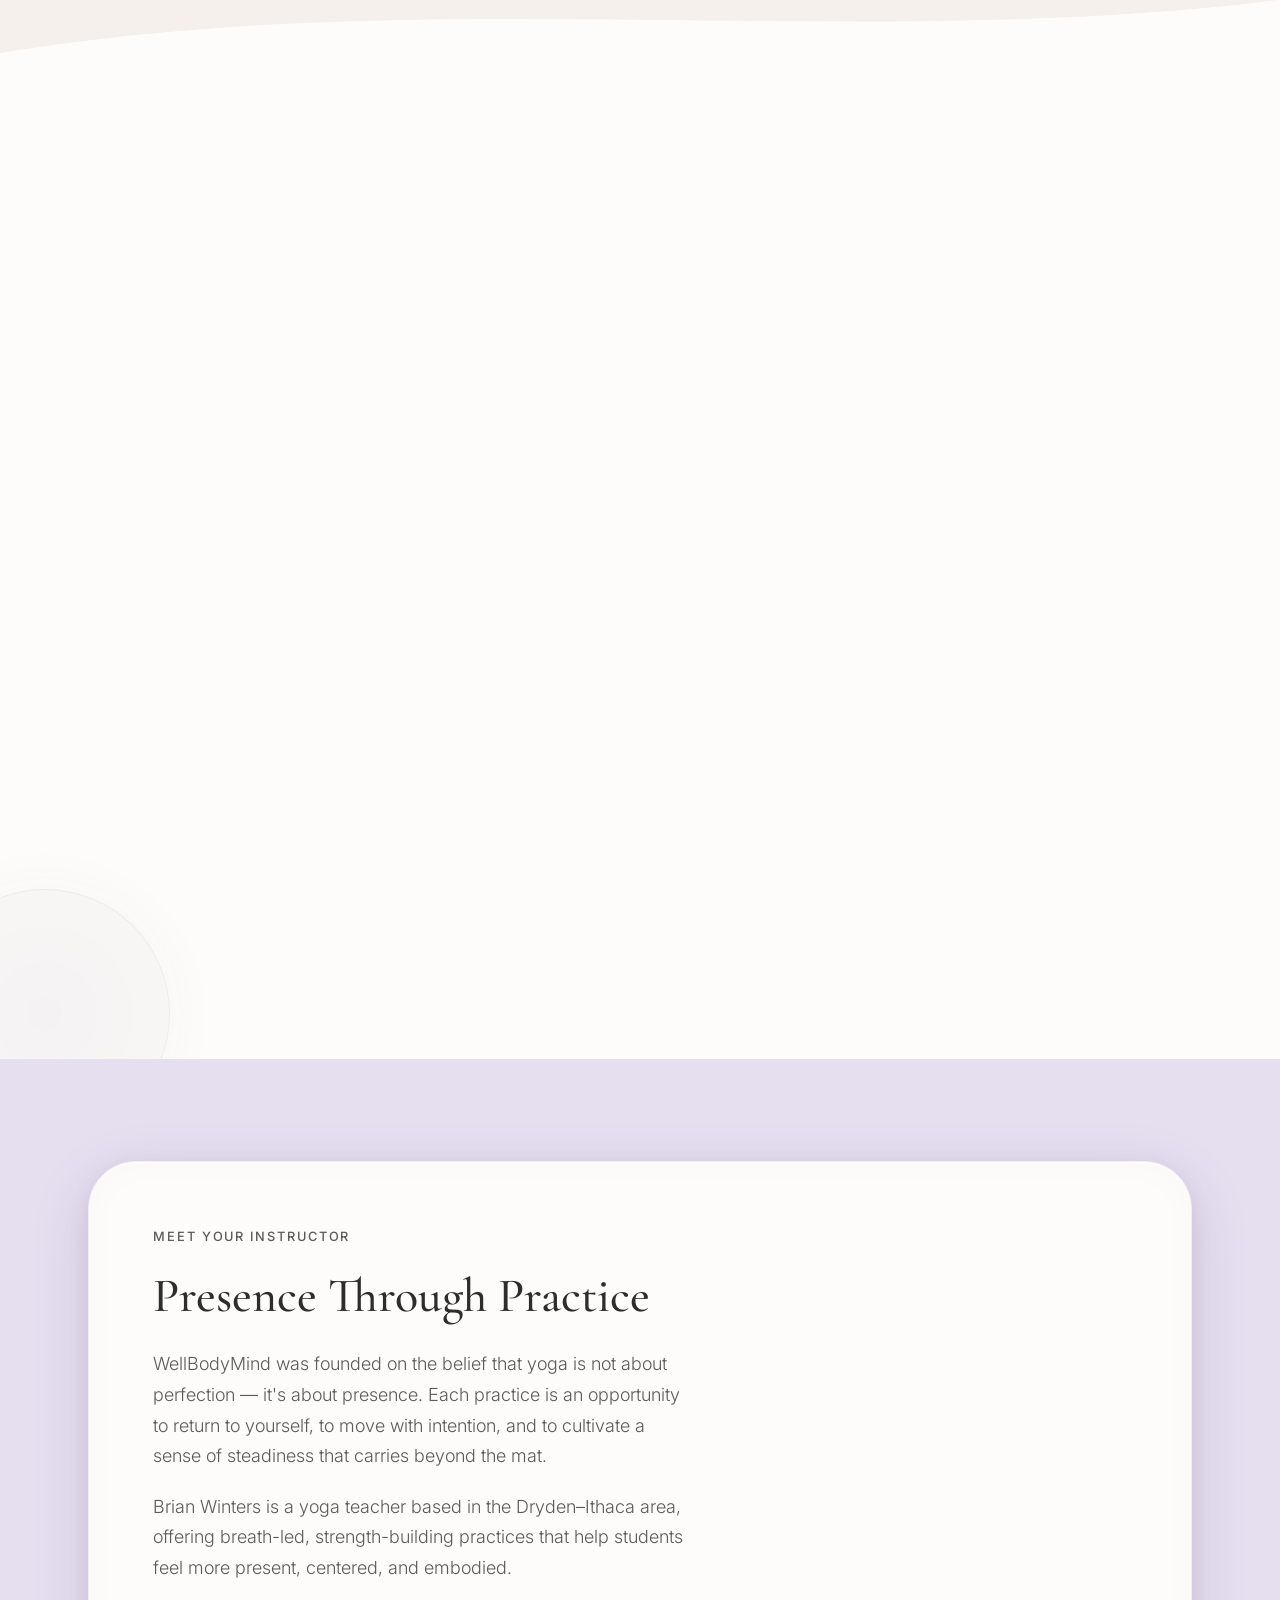
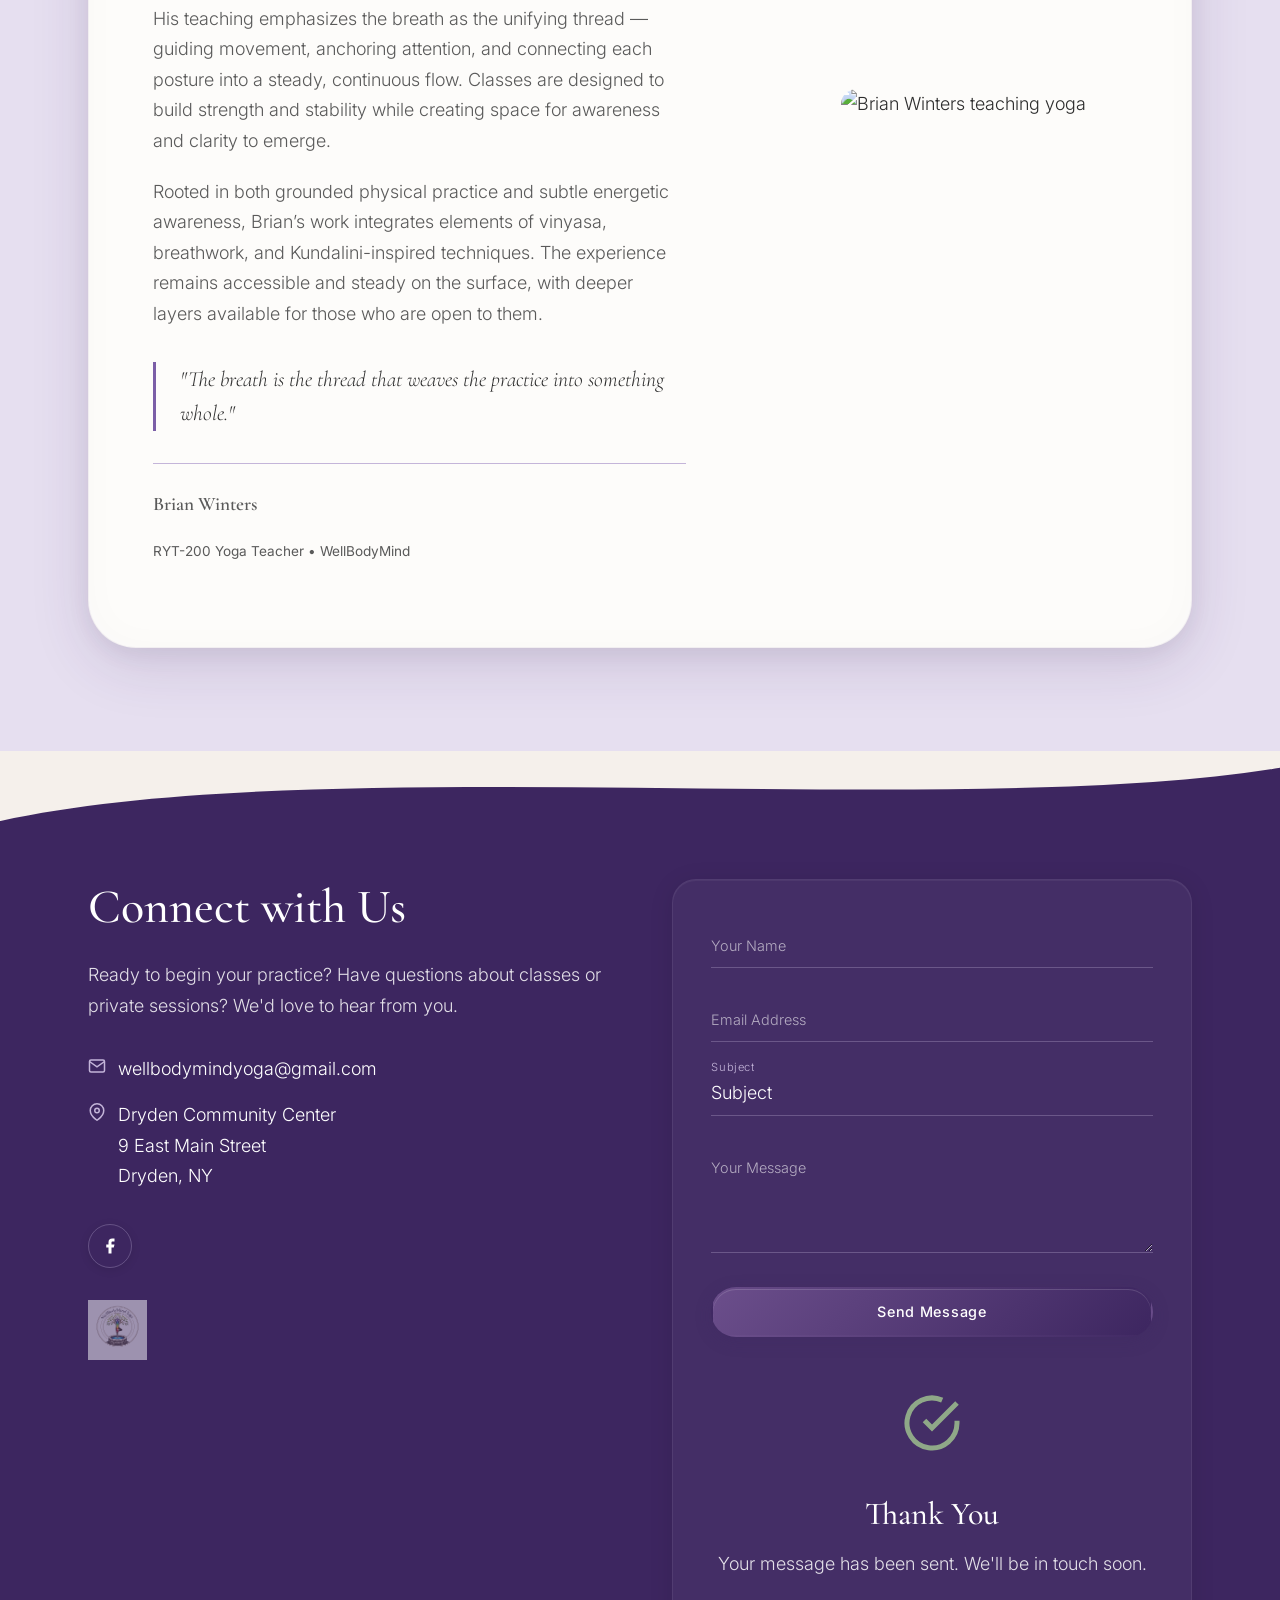
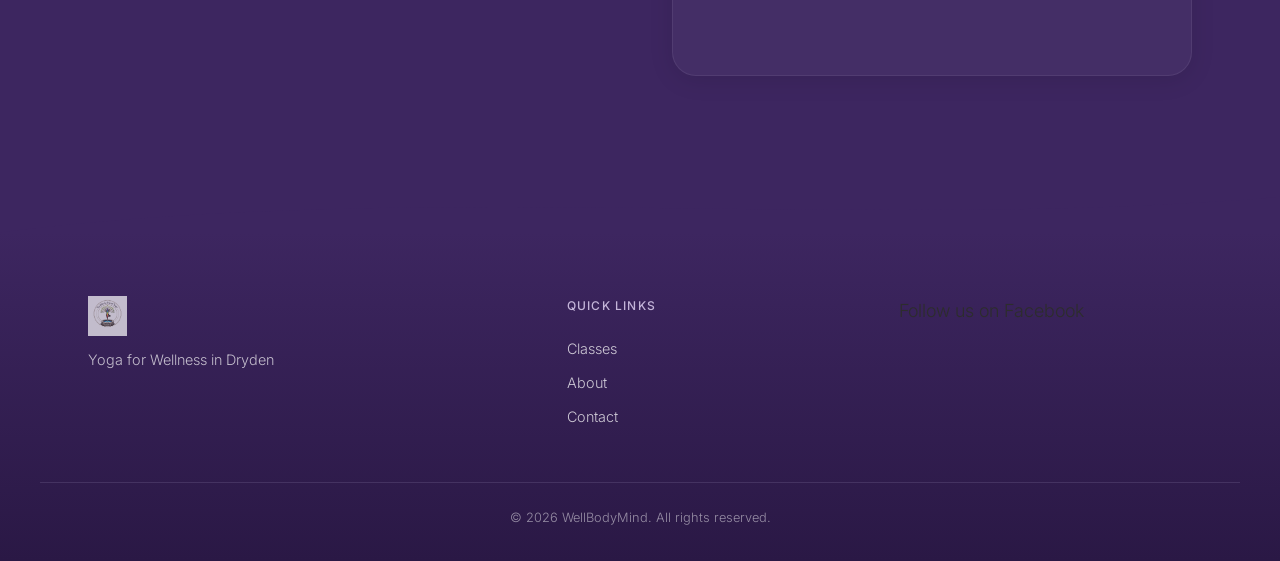
==== commit 4e1b158e: "Change 'Registration' link to 'REGISTRATION'" ====
--- a/index.html
+++ b/index.html
@@ -1,6 +1,7 @@
 <!DOCTYPE html>
 <html lang="en">
 <head>
+    <link rel="icon" type="image/png" sizes="32x32" href="favicon-32x32.png">
     <meta charset="UTF-8">
     <meta name="viewport" content="width=device-width, initial-scale=1.0">
     <title>WellBodyMind — Yoga for Wellness in Dryden</title>
@@ -28,7 +29,7 @@
                 <a href="#welcome" class="nav__link">Welcome</a>
                 <a href="#classes" class="nav__link">Classes</a>
                 <a href="#about" class="nav__link">About</a>
-<!-- a href="#testimonials" class="nav__link">Testimonials -->
+                <a href="signup.html" class="nav-link">REGISTRATION</a>
                 <a href="#contact" class="nav__link">Contact</a>
             </nav>
             <button class="nav__hamburger" id="navToggle" aria-label="Toggle menu" aria-expanded="false">
@@ -239,7 +240,7 @@
 
                     <div class="about__instructor">
                         <p class="about__instructor-name">Brian Winters</p>
-                        <p class="about__instructor-title">Yoga Teacher • WellBodyMind</p>
+                        <p class="about__instructor-title">RYT-200 Yoga Teacher • WellBodyMind</p>
                     </div>
                 </div>
 
@@ -357,7 +358,7 @@
                     <a href="#contact">Contact</a>
                 </div>
                 <div class="footer__social">
-    <a href="https://www.facebook.com/YOURPAGE" target="_blank" rel="noopener">
+    <a href="https://www.facebook.com/profile.php?id=61585942892415" target="_blank" rel="noopener">
         Follow us on Facebook
     </a>
 </div>
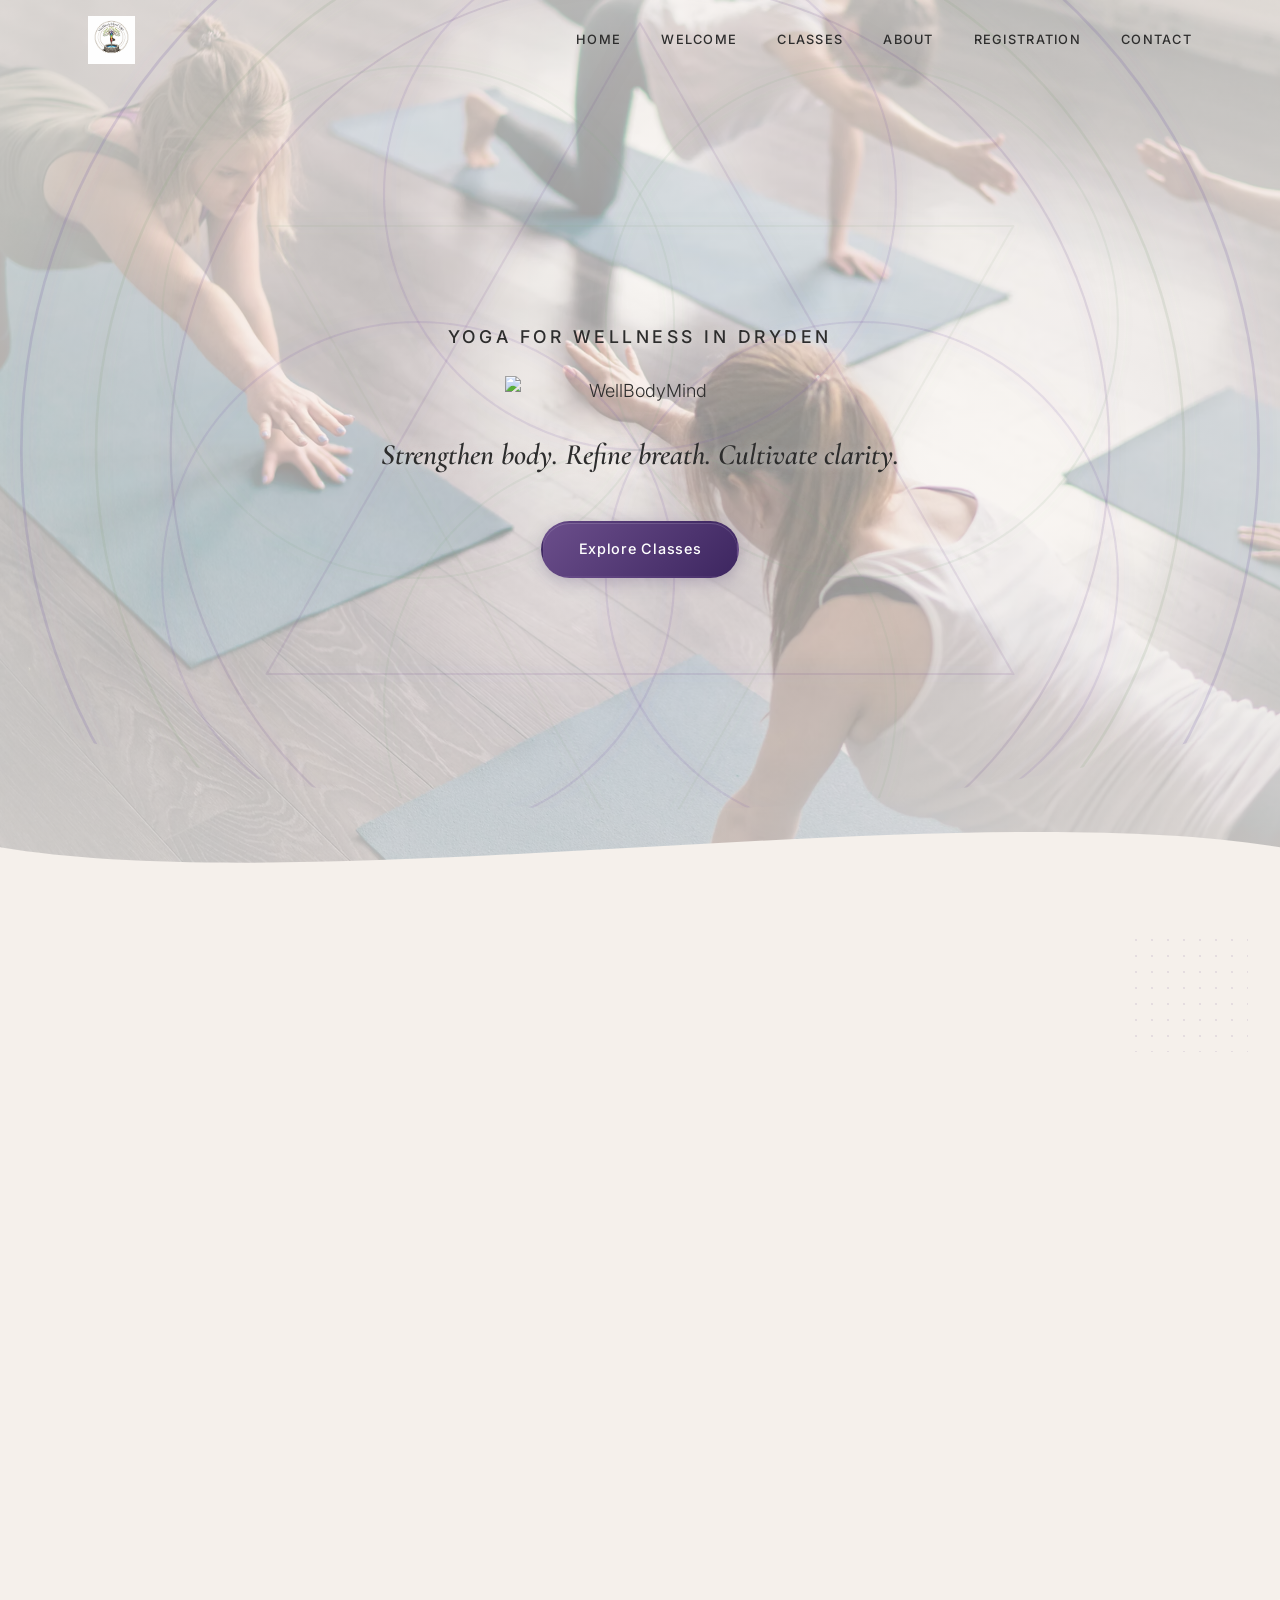
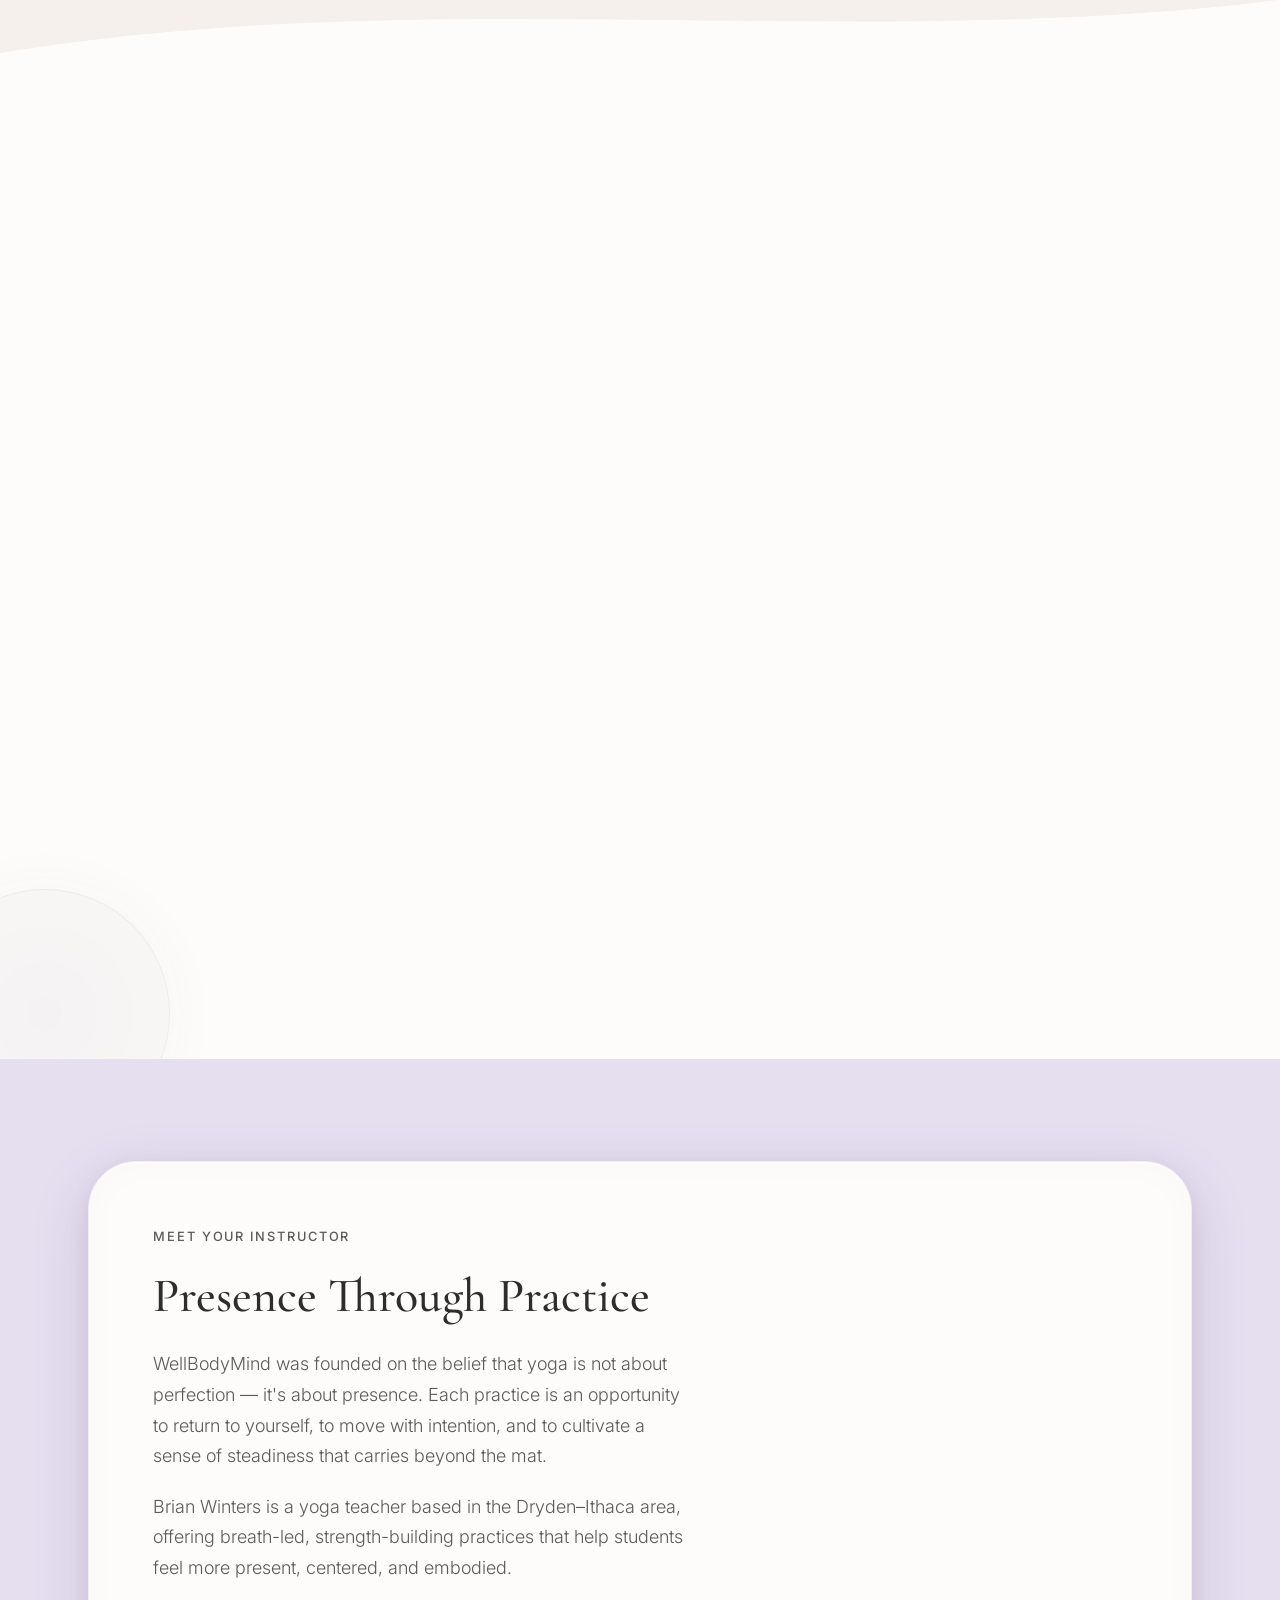
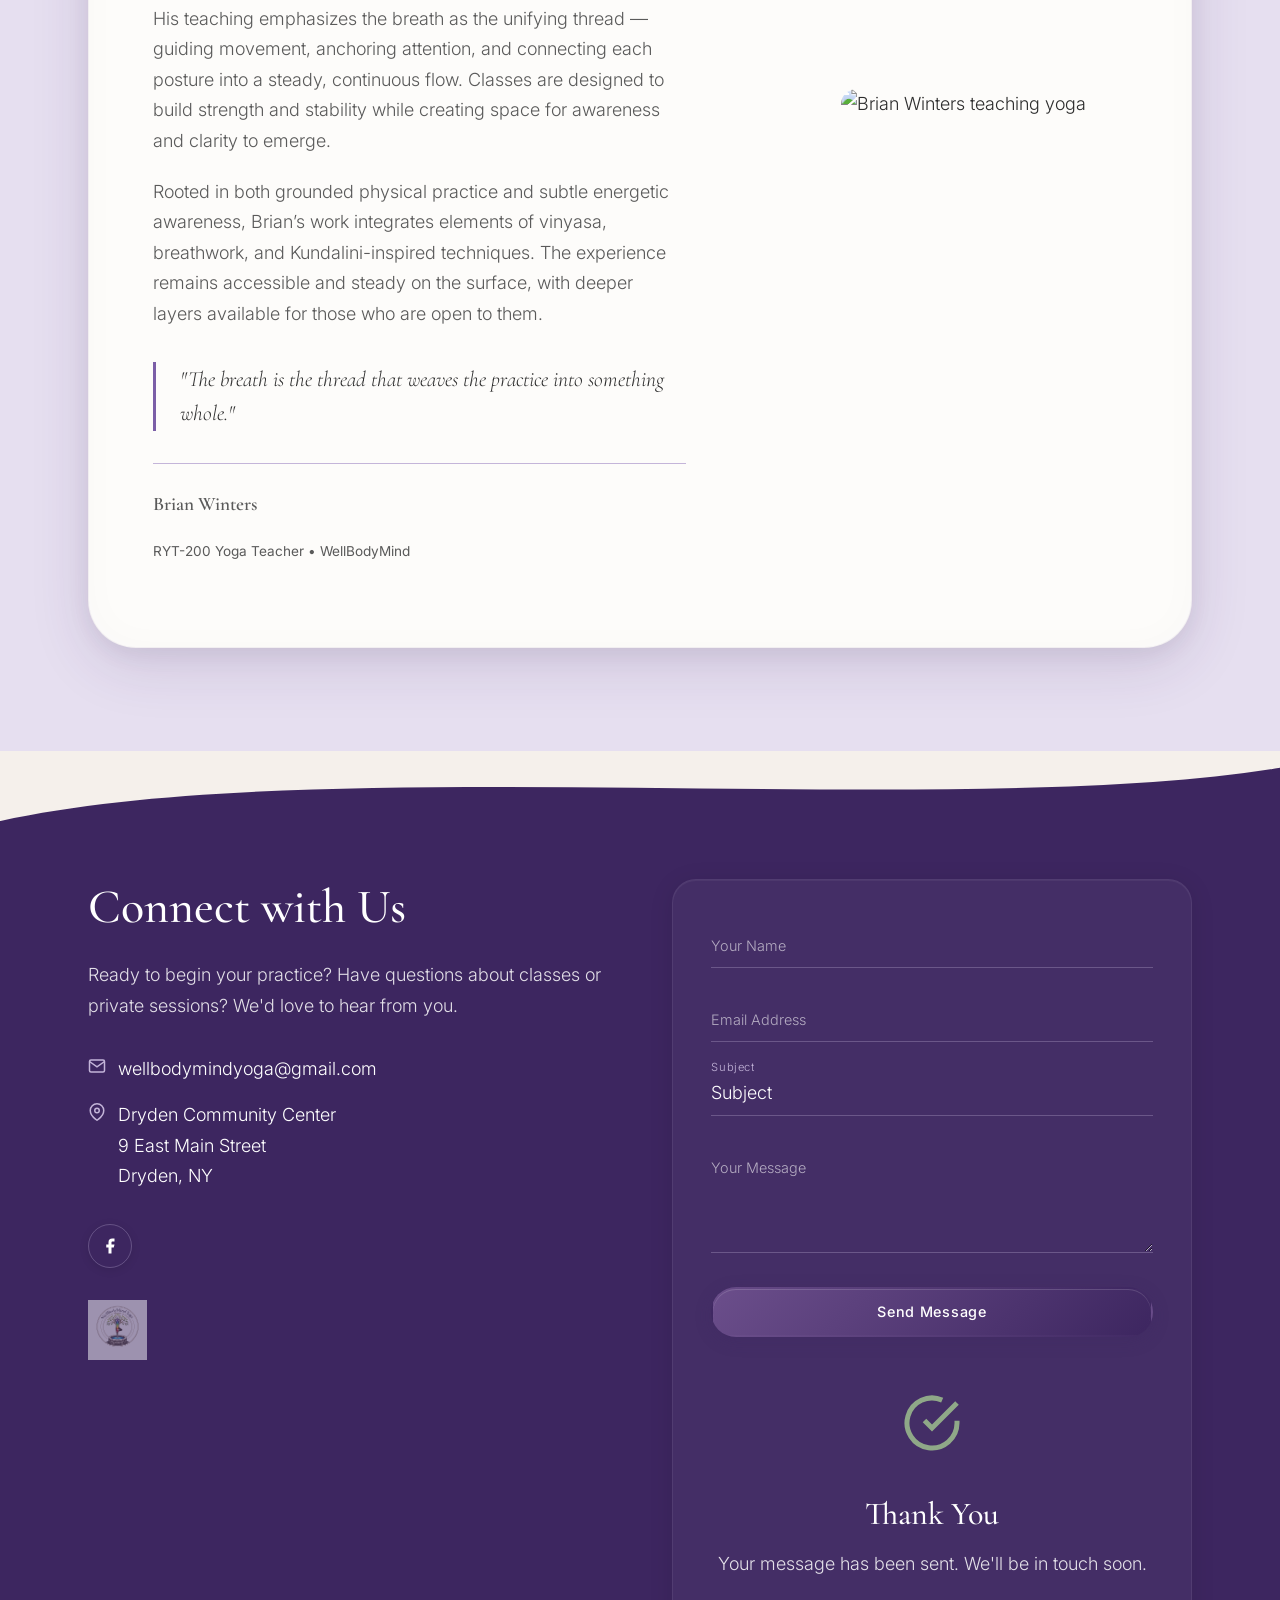
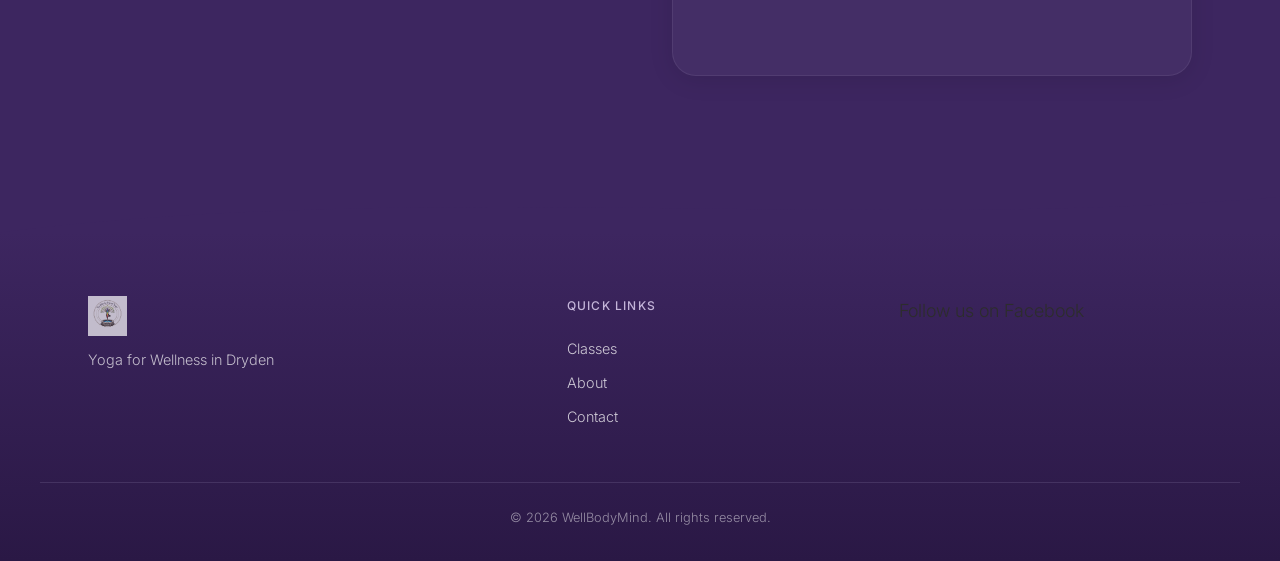
==== commit db4d089d: "Fix class name for Registration link in navigation" ====
--- a/index.html
+++ b/index.html
@@ -29,7 +29,7 @@
                 <a href="#welcome" class="nav__link">Welcome</a>
                 <a href="#classes" class="nav__link">Classes</a>
                 <a href="#about" class="nav__link">About</a>
-                <a href="signup.html" class="nav-link">REGISTRATION</a>
+                <a href="signup.html" class="nav__link">Registration</a>
                 <a href="#contact" class="nav__link">Contact</a>
             </nav>
             <button class="nav__hamburger" id="navToggle" aria-label="Toggle menu" aria-expanded="false">
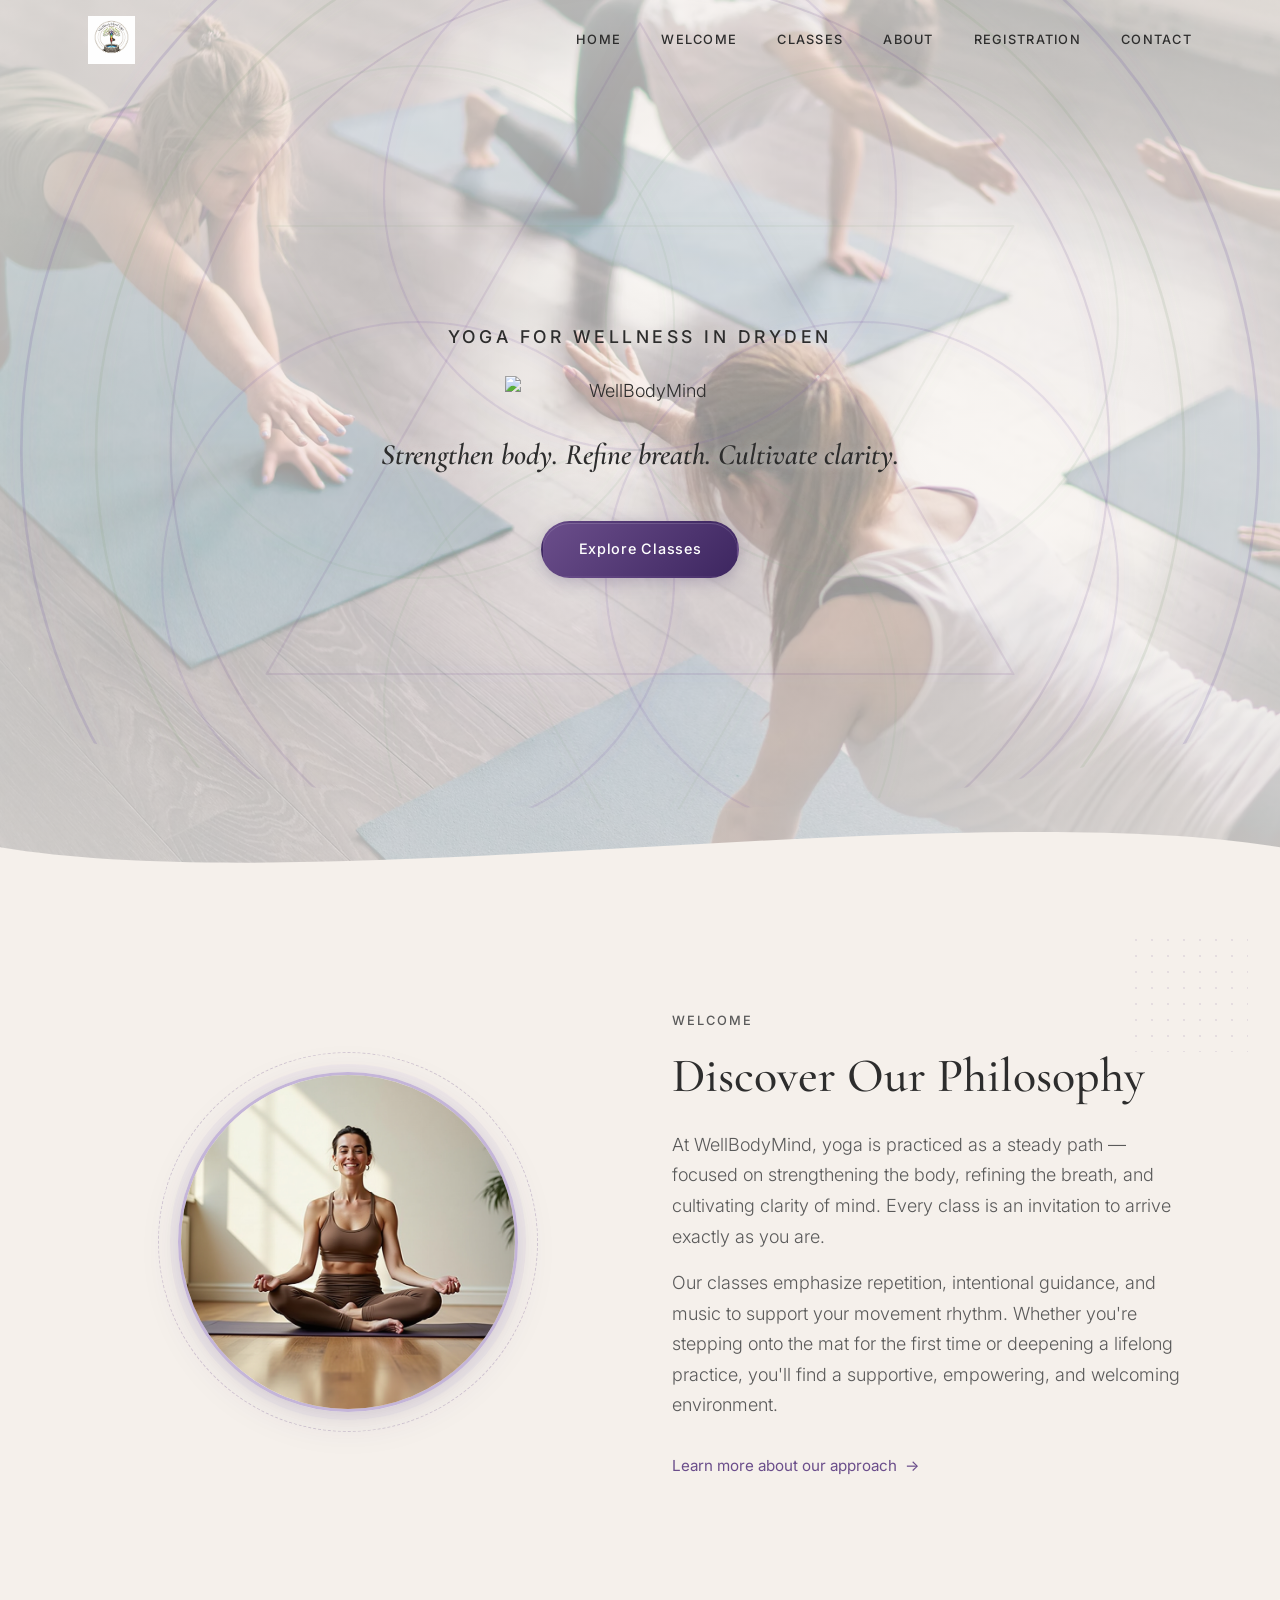
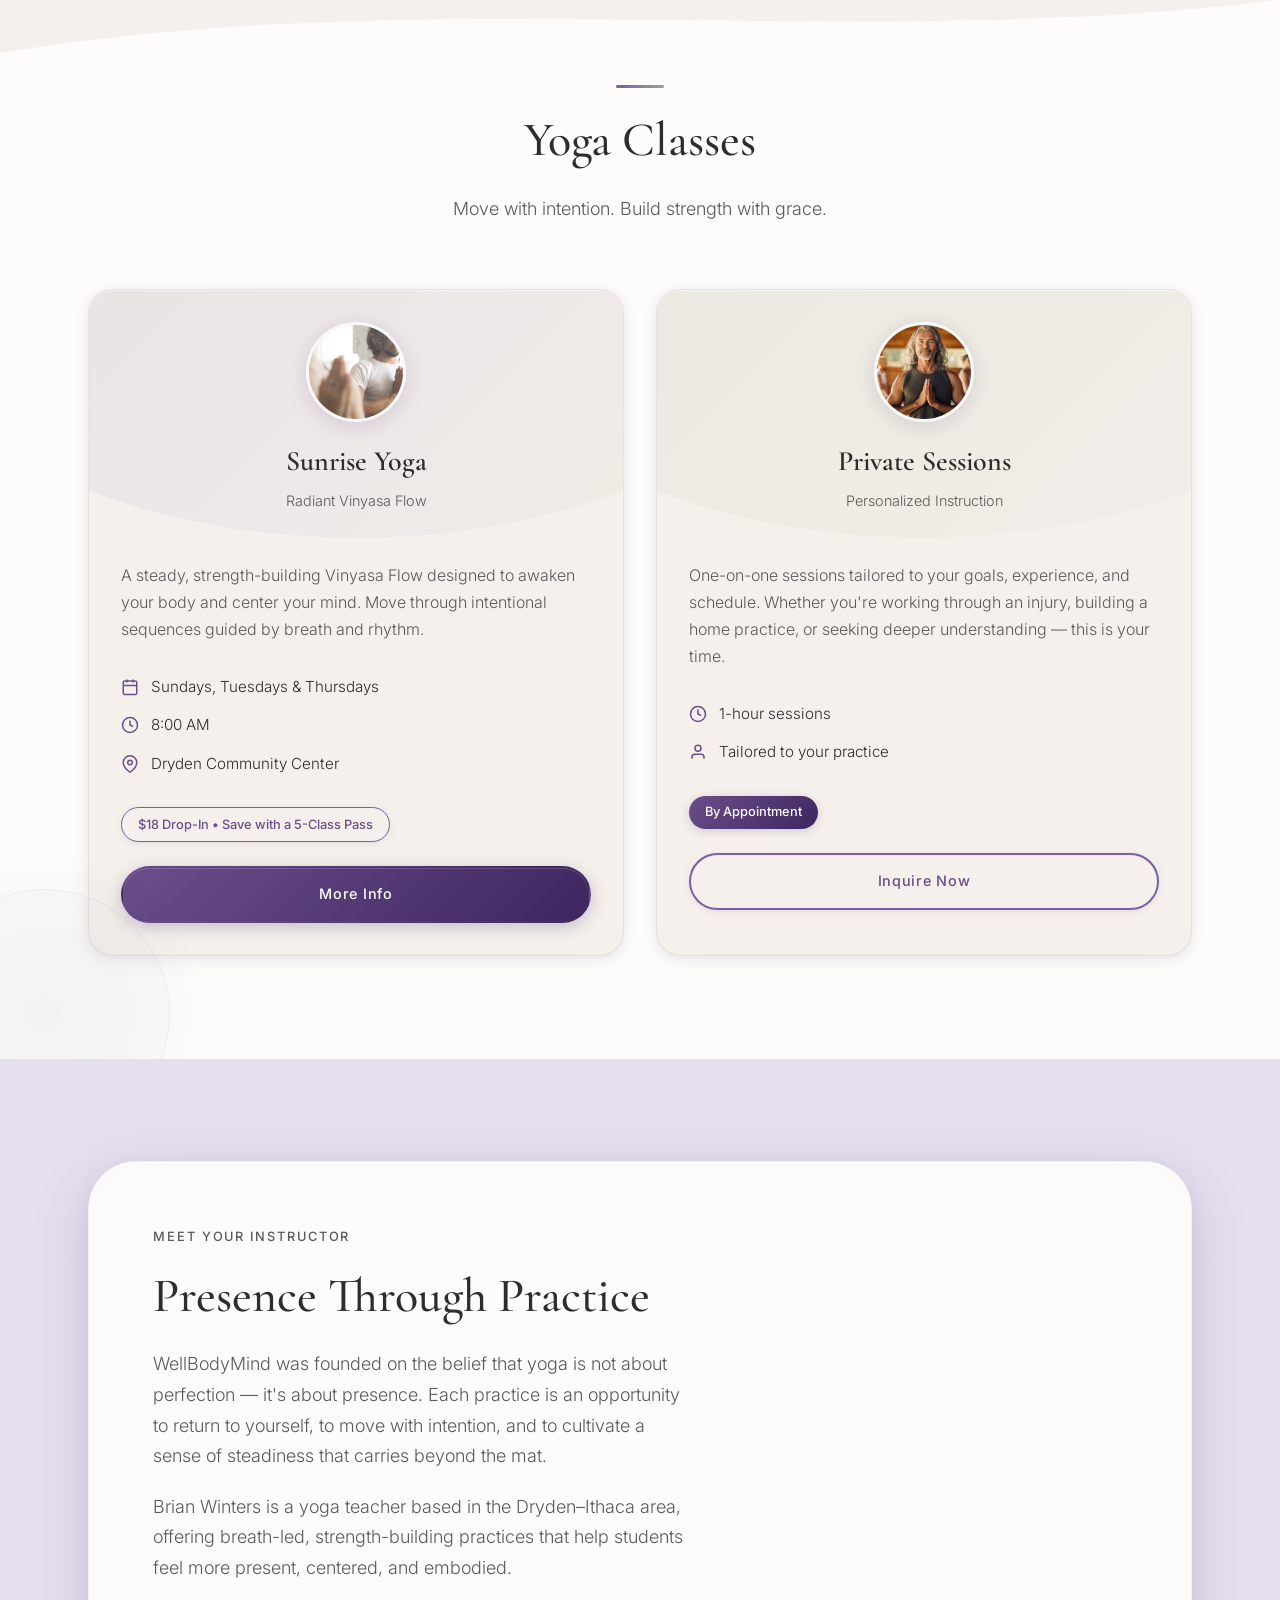
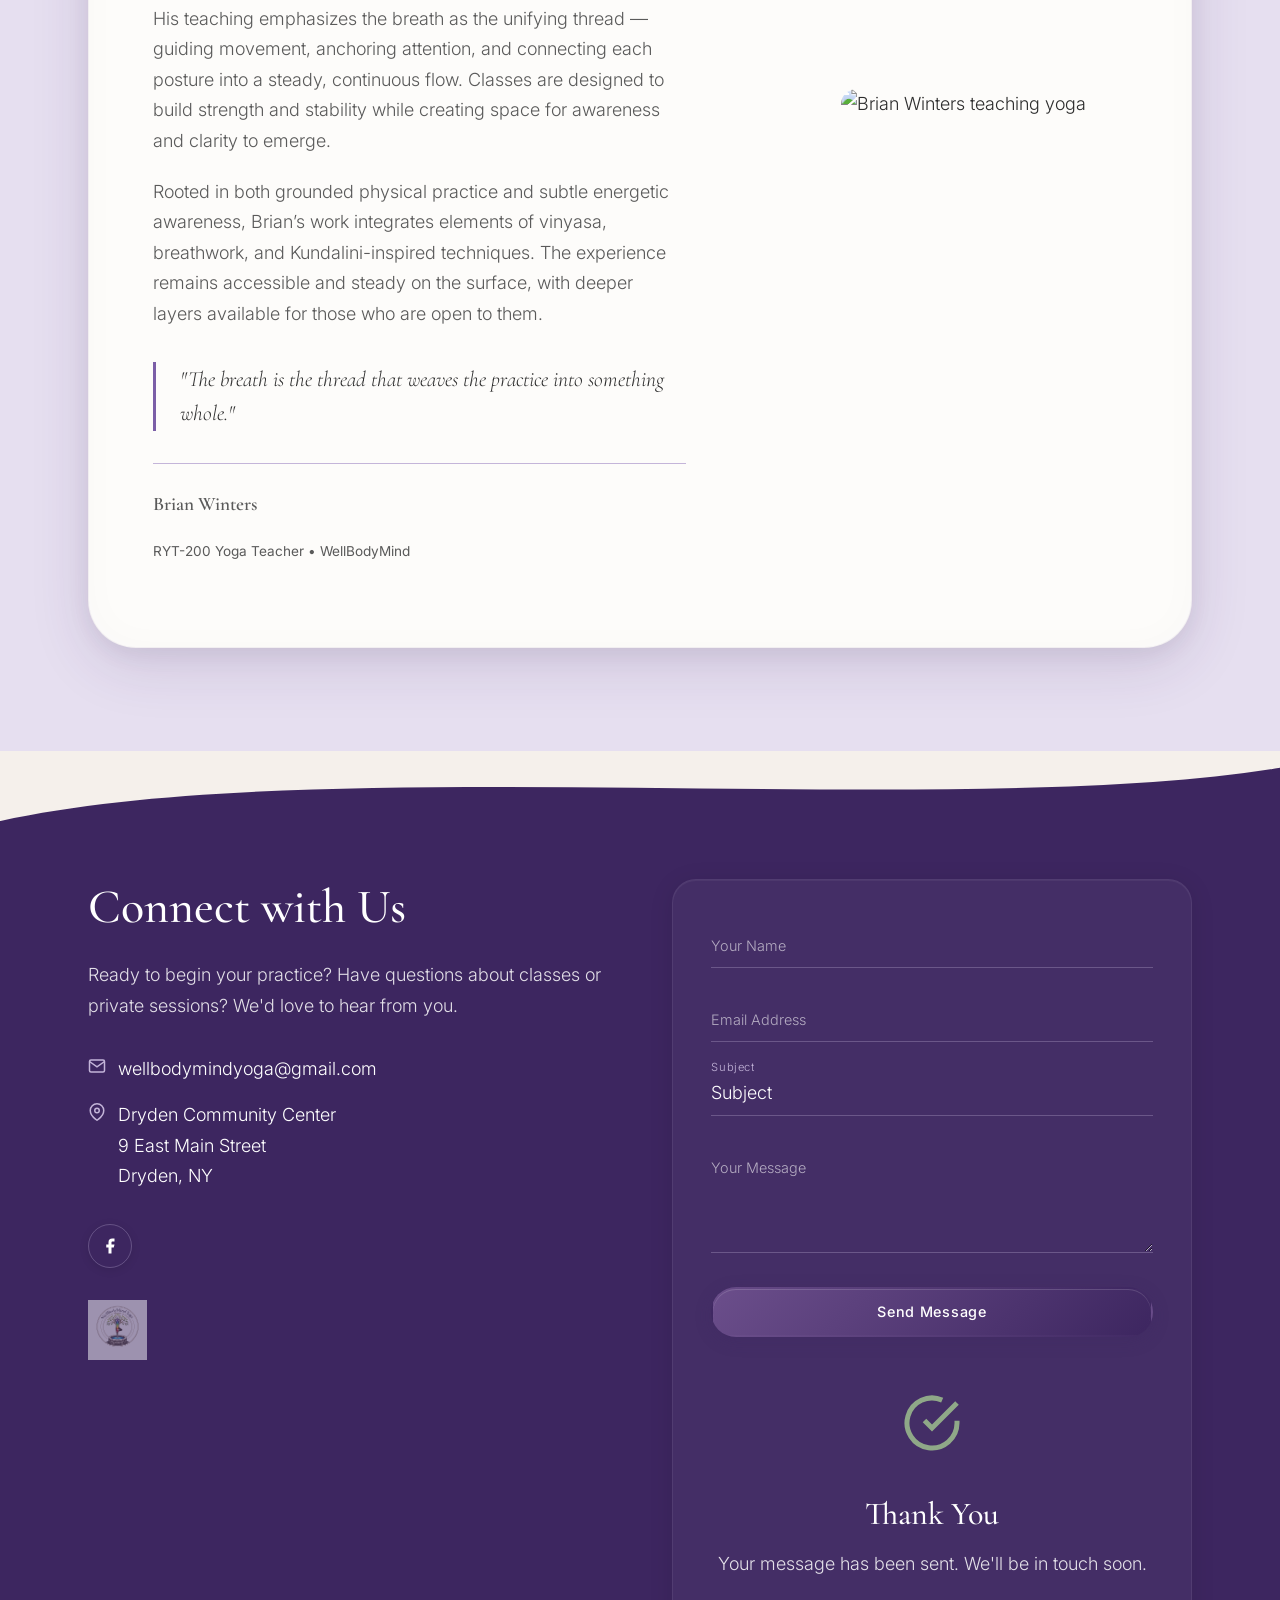
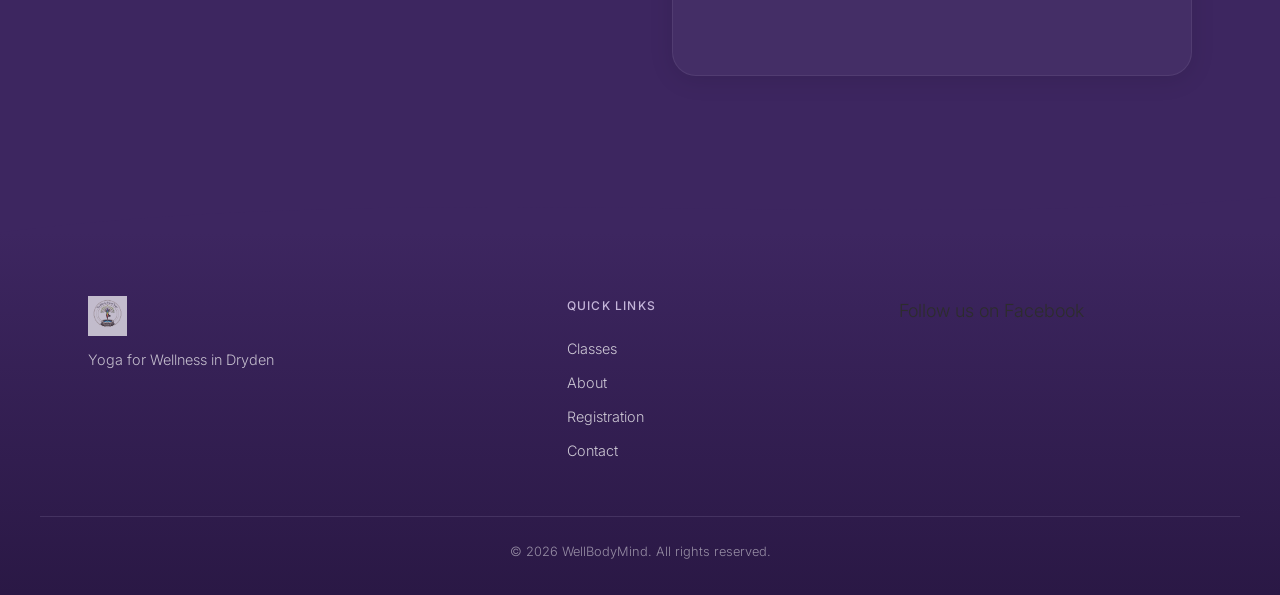
==== commit d0651ae5: "Update yoga class schedule in meta description" ====
--- a/index.html
+++ b/index.html
@@ -7,7 +7,7 @@
     <title>WellBodyMind — Yoga for Wellness in Dryden</title>
     <meta name="description" content="WellBodyMind offers yoga and qigong classes in Dryden, NY. Strengthen body, refine breath, cultivate clarity with instructor Brian Winters at the Dryden Community Center.">
     <meta property="og:title" content="WellBodyMind — Yoga for Wellness in Dryden">
-    <meta property="og:description" content="Yoga and qigong classes at the Dryden Community Center. Sundays, Tuesdays & Thursdays at 8am. Private sessions available.">
+    <meta property="og:description" content="Yoga and qigong classes at the Dryden Community Center. Sunday & Thursdays at 9am. Private sessions available.">
     <meta property="og:type" content="website">
     <meta property="og:url" content="https://www.wellbodymind.com">
     <link rel="preconnect" href="https://fonts.googleapis.com">
@@ -160,8 +160,7 @@
                         </ul>
                         <div class="class-card__tags">
                             <span class="tag tag--price">$18 Drop-In • Save with a 5-Class Pass</span>
-                            <span class="tag tag--highlight">Starting April 14</span>
-                        </div>
+                                                    </div>
                         <a href="sunrise-yoga.html" class="btn btn--primary btn--full">More Info</a>
                     </div>
                 </div>
@@ -355,6 +354,7 @@
                     <a href="#classes">Classes</a>
                     <a href="#about">About</a>
                     <!-- <a href="#testimonials">Testimonials</a> -->
+                    <a href="signup.html">Registration</a>
                     <a href="#contact">Contact</a>
                 </div>
                 <div class="footer__social">
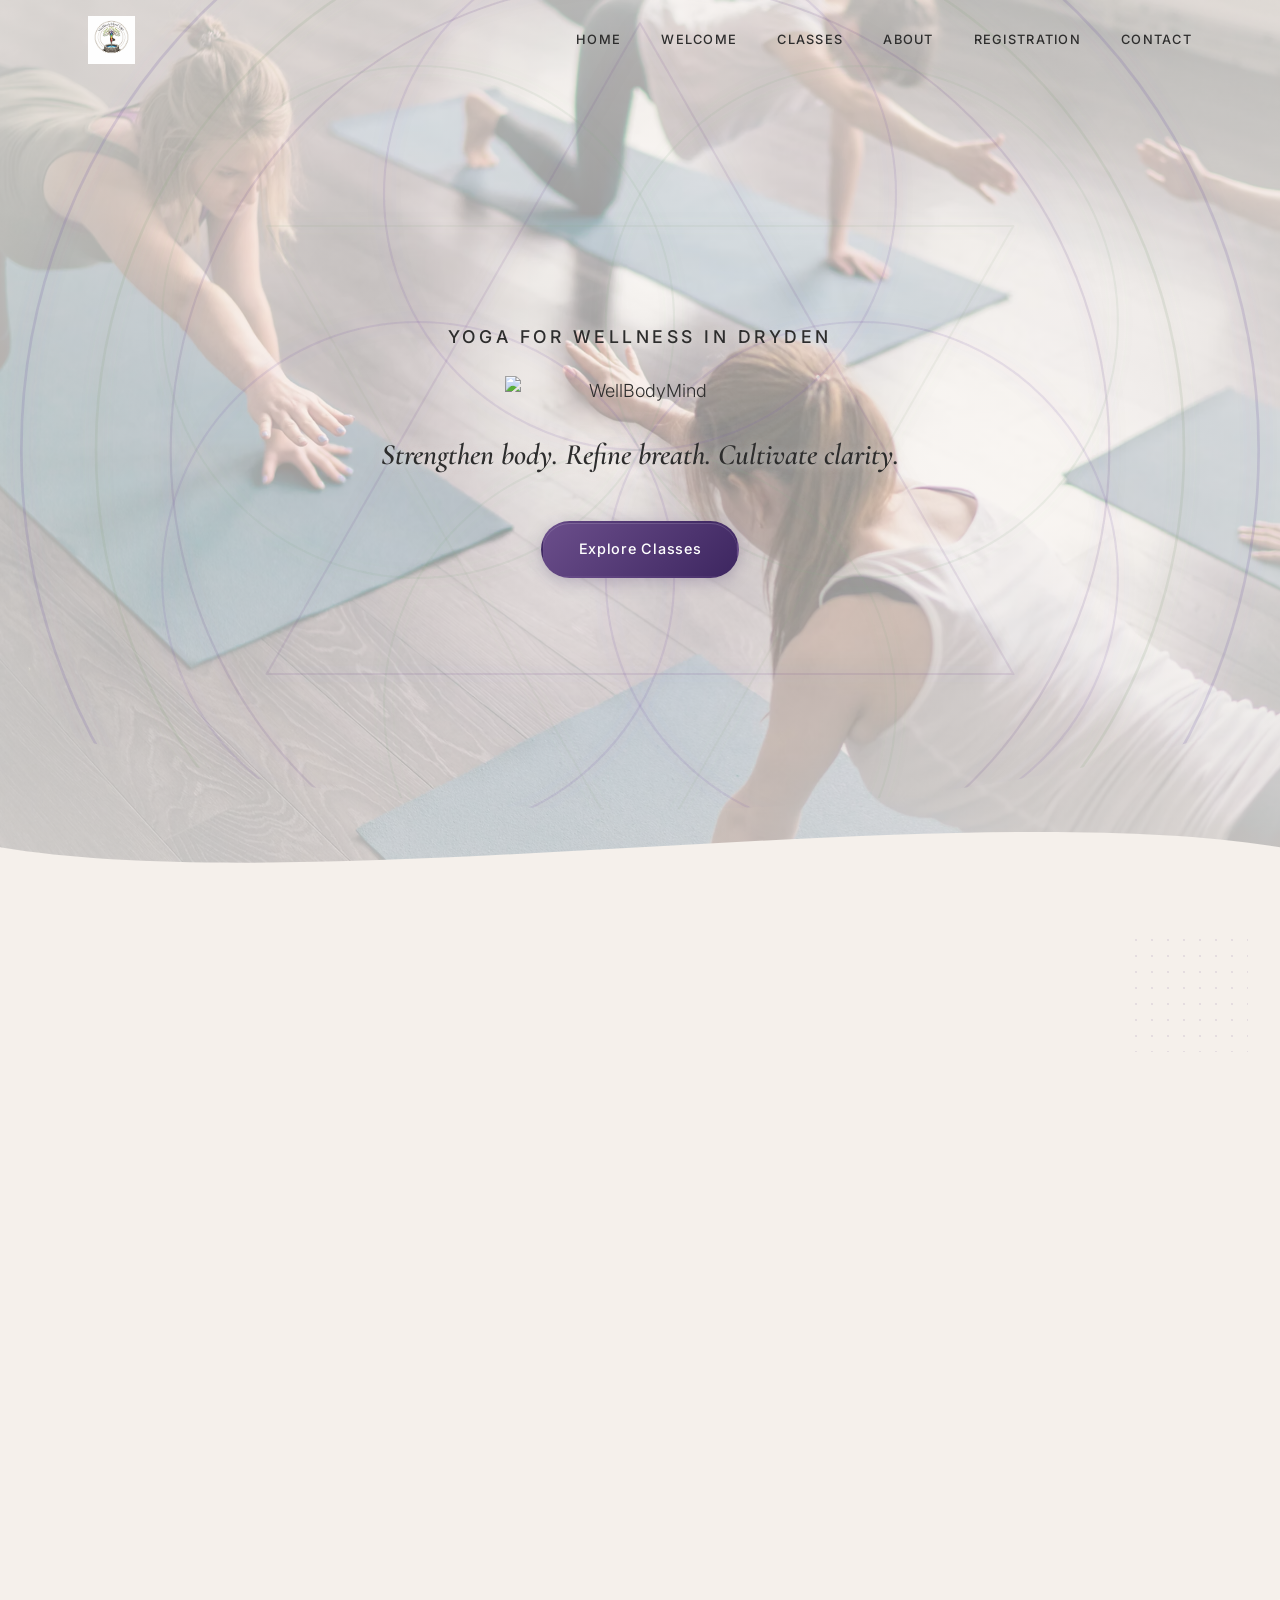
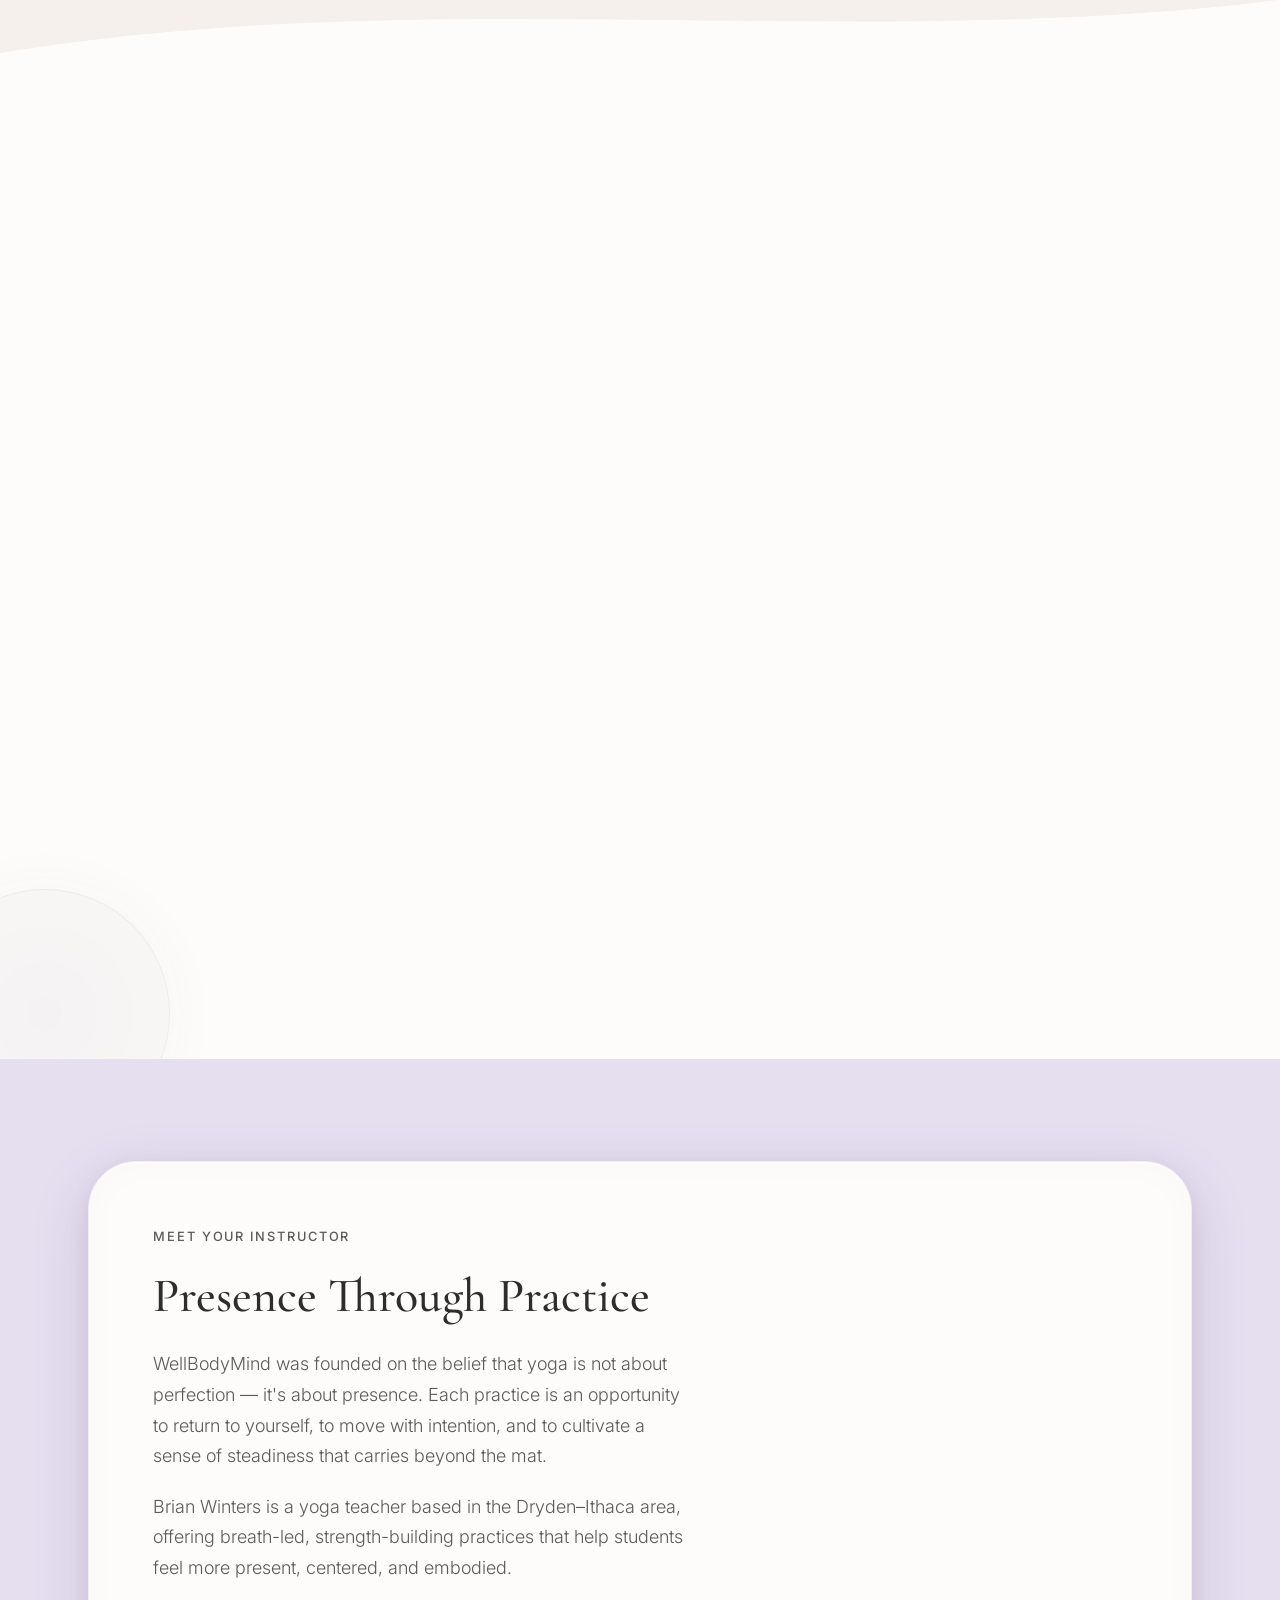
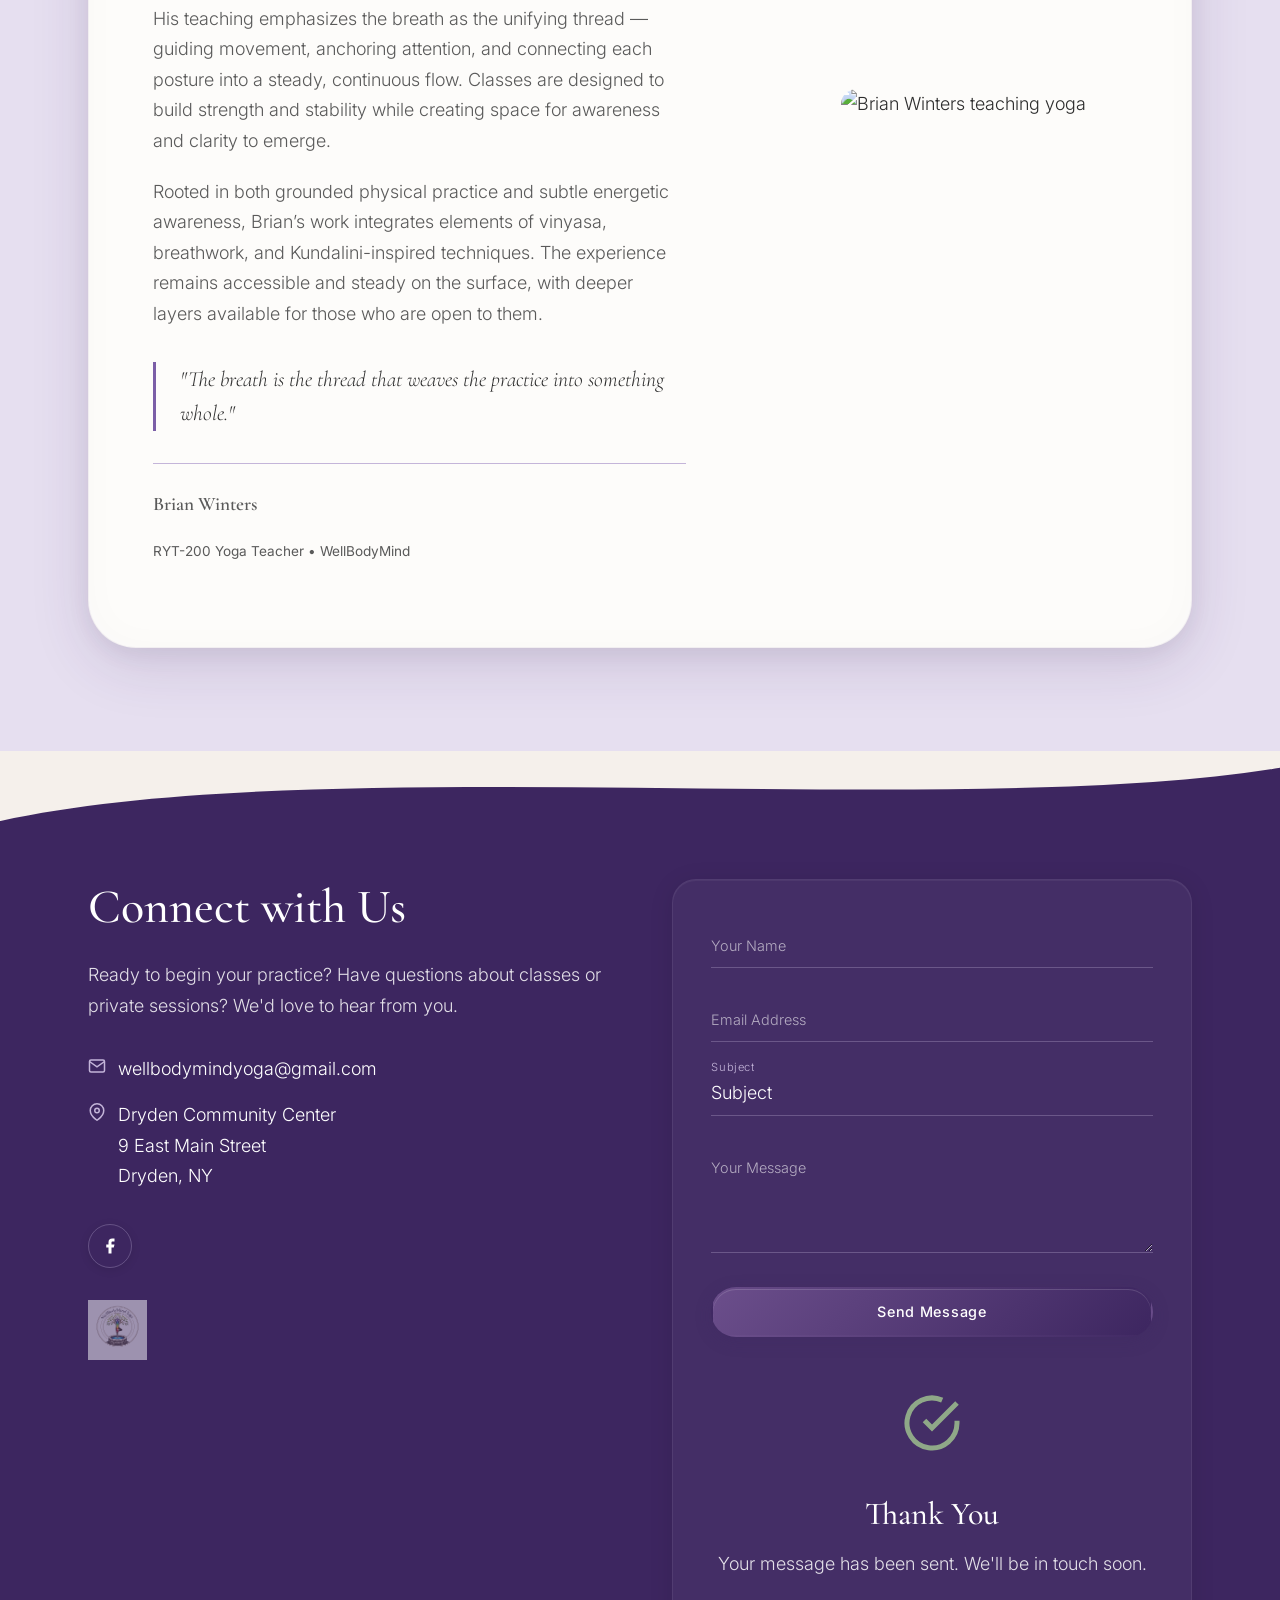
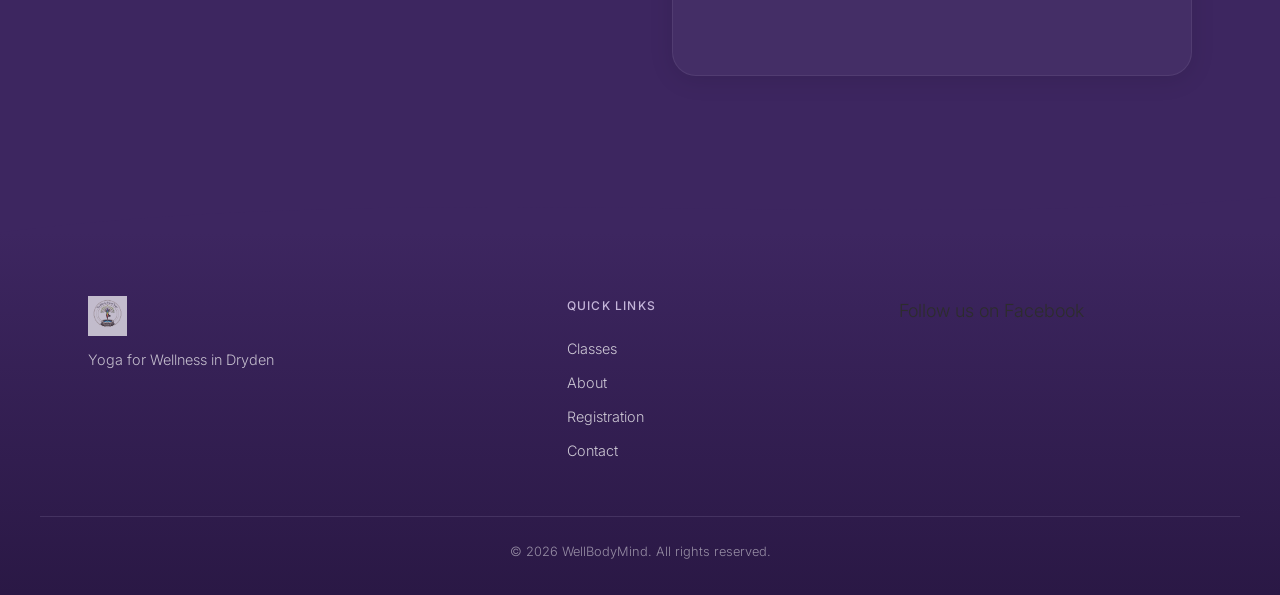
==== commit 382bbc9f: "Update class schedule times in index.html" ====
--- a/index.html
+++ b/index.html
@@ -147,11 +147,11 @@
                         <ul class="class-card__details">
                             <li>
                                 <svg class="icon" viewBox="0 0 24 24" fill="none" stroke="currentColor" stroke-width="2"><rect x="3" y="4" width="18" height="18" rx="2" ry="2"/><line x1="16" y1="2" x2="16" y2="6"/><line x1="8" y1="2" x2="8" y2="6"/><line x1="3" y1="10" x2="21" y2="10"/></svg>
-                                Sundays, Tuesdays &amp; Thursdays
+                                Sundays &amp Thursdays
                             </li>
                             <li>
                                 <svg class="icon" viewBox="0 0 24 24" fill="none" stroke="currentColor" stroke-width="2"><circle cx="12" cy="12" r="10"/><polyline points="12 6 12 12 16 14"/></svg>
-                                8:00 AM
+                                9:00 AM
                             </li>
                             <li>
                                 <svg class="icon" viewBox="0 0 24 24" fill="none" stroke="currentColor" stroke-width="2"><path d="M21 10c0 7-9 13-9 13s-9-6-9-13a9 9 0 0 1 18 0z"/><circle cx="12" cy="10" r="3"/></svg>
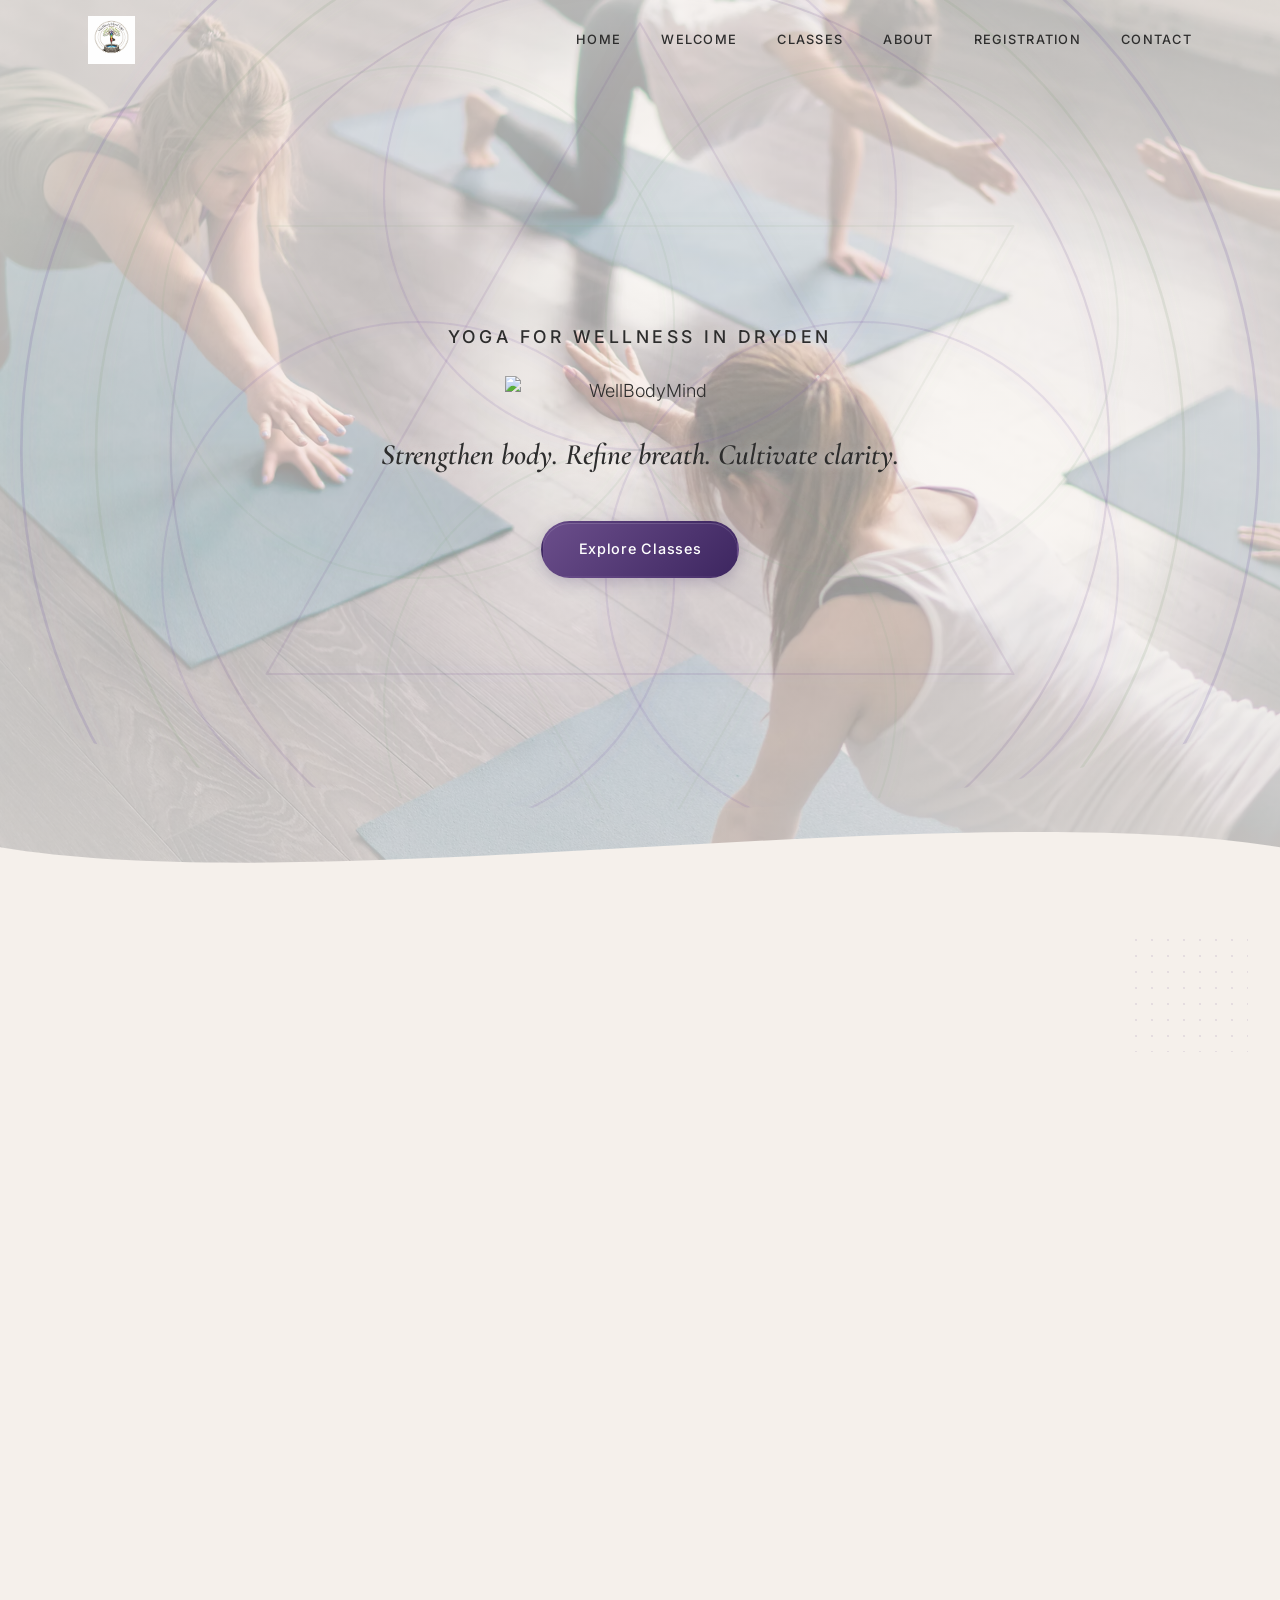
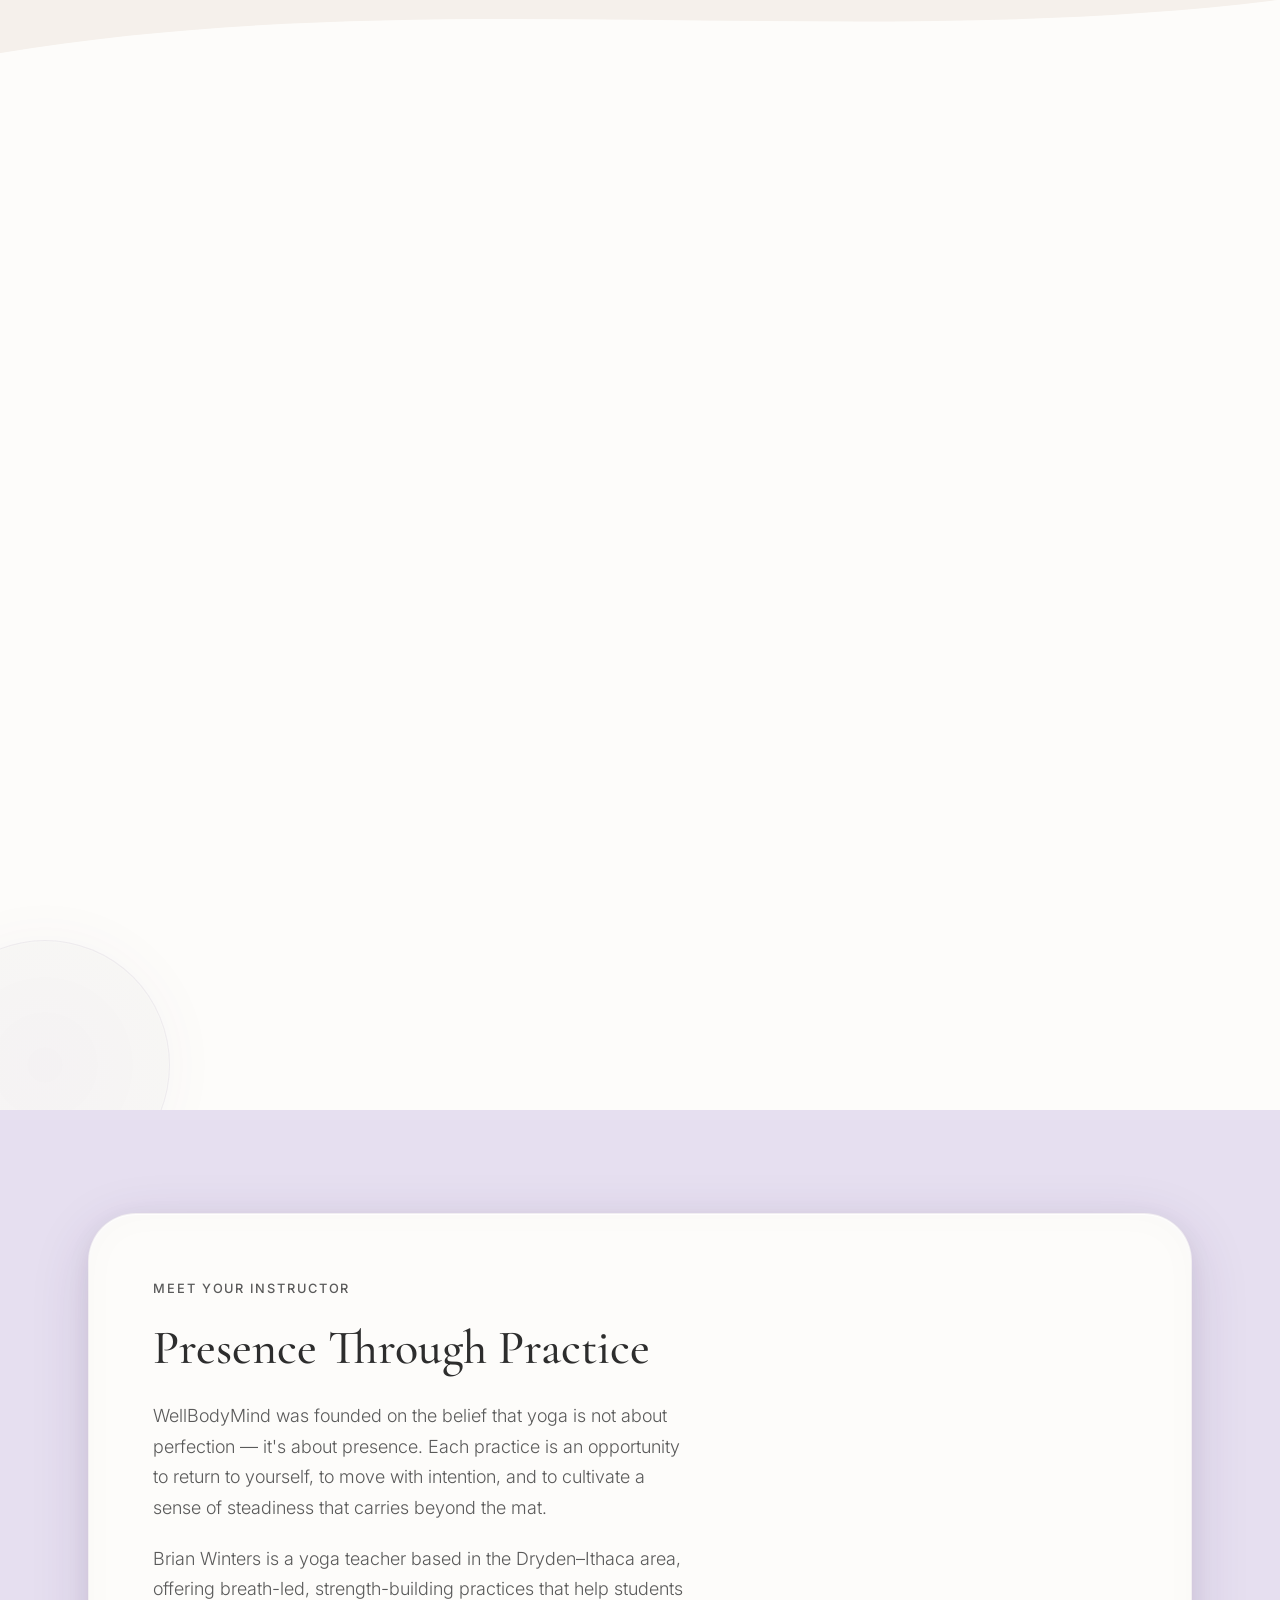
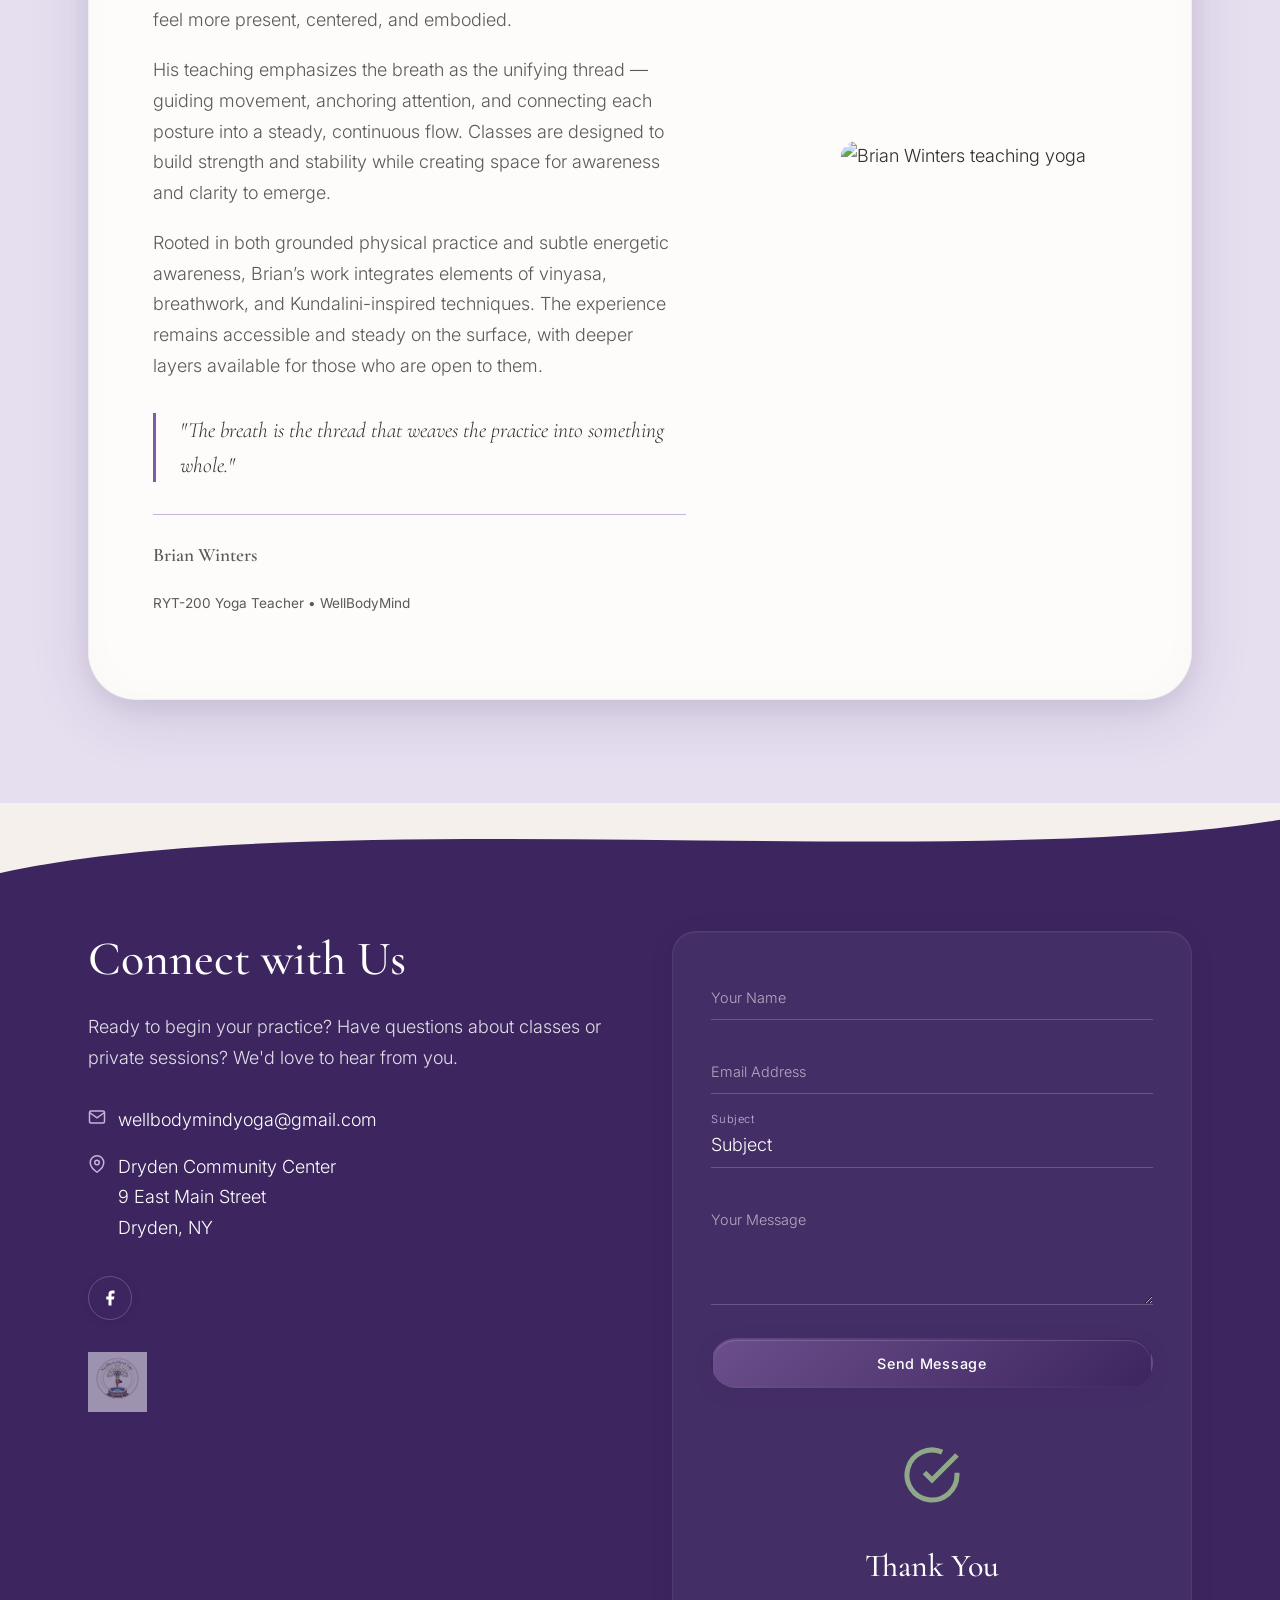
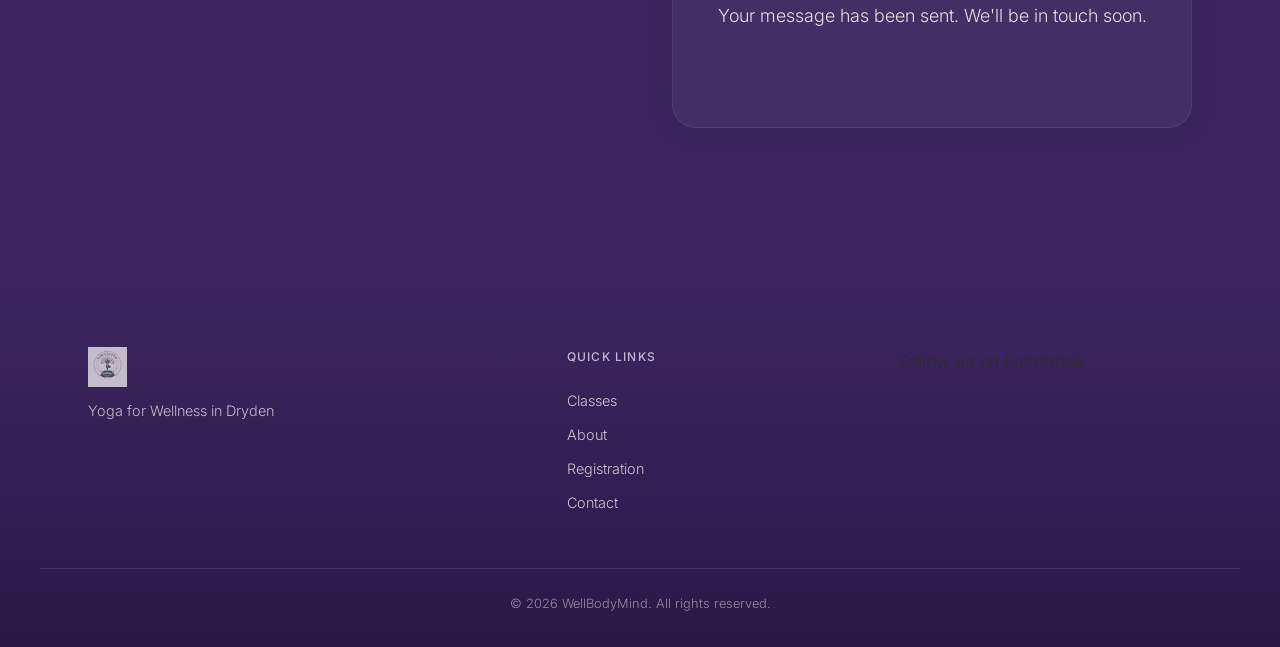
==== commit c9673e70: "Update class details in index.html Added class schedule details for Vinyasa Flow classes." ====
--- a/index.html
+++ b/index.html
@@ -144,15 +144,17 @@
                     </div>
                     <div class="class-card__body">
                         <p class="class-card__description">A steady, strength-building Vinyasa Flow designed to awaken your body and center your mind. Move through intentional sequences guided by breath and rhythm.</p>
-                        <ul class="class-card__details">
-                            <li>
-                                <svg class="icon" viewBox="0 0 24 24" fill="none" stroke="currentColor" stroke-width="2"><rect x="3" y="4" width="18" height="18" rx="2" ry="2"/><line x1="16" y1="2" x2="16" y2="6"/><line x1="8" y1="2" x2="8" y2="6"/><line x1="3" y1="10" x2="21" y2="10"/></svg>
-                                Sundays &amp Thursdays
-                            </li>
-                            <li>
-                                <svg class="icon" viewBox="0 0 24 24" fill="none" stroke="currentColor" stroke-width="2"><circle cx="12" cy="12" r="10"/><polyline points="12 6 12 12 16 14"/></svg>
-                                9:00 AM
-                            </li>
+        <ul class="class-card__details">
+    <li>
+        <svg class="icon" viewBox="0 0 24 24" fill="none" stroke="currentColor" stroke-width="2"><rect x="3" y="4" width="18" height="18" rx="2" ry="2"/><line x1="16" y1="2" x2="16" y2="6"/><line x1="8" y1="2" x2="8" y2="6"/><line x1="3" y1="10" x2="21" y2="10"/></svg>
+        Sunday, Tuesday &amp; Thursday
+    </li>
+    <li>
+        <svg class="icon" viewBox="0 0 24 24" fill="none" stroke="currentColor" stroke-width="2"><circle cx="12" cy="12" r="10"/><polyline points="12 6 12 12 16 14"/></svg>
+        Sunday — 9:00 AM<br>
+        Tuesday — 7:00 PM<br>
+        Thursday — 7:00 PM
+    </li>
                             <li>
                                 <svg class="icon" viewBox="0 0 24 24" fill="none" stroke="currentColor" stroke-width="2"><path d="M21 10c0 7-9 13-9 13s-9-6-9-13a9 9 0 0 1 18 0z"/><circle cx="12" cy="10" r="3"/></svg>
                                 Dryden Community Center
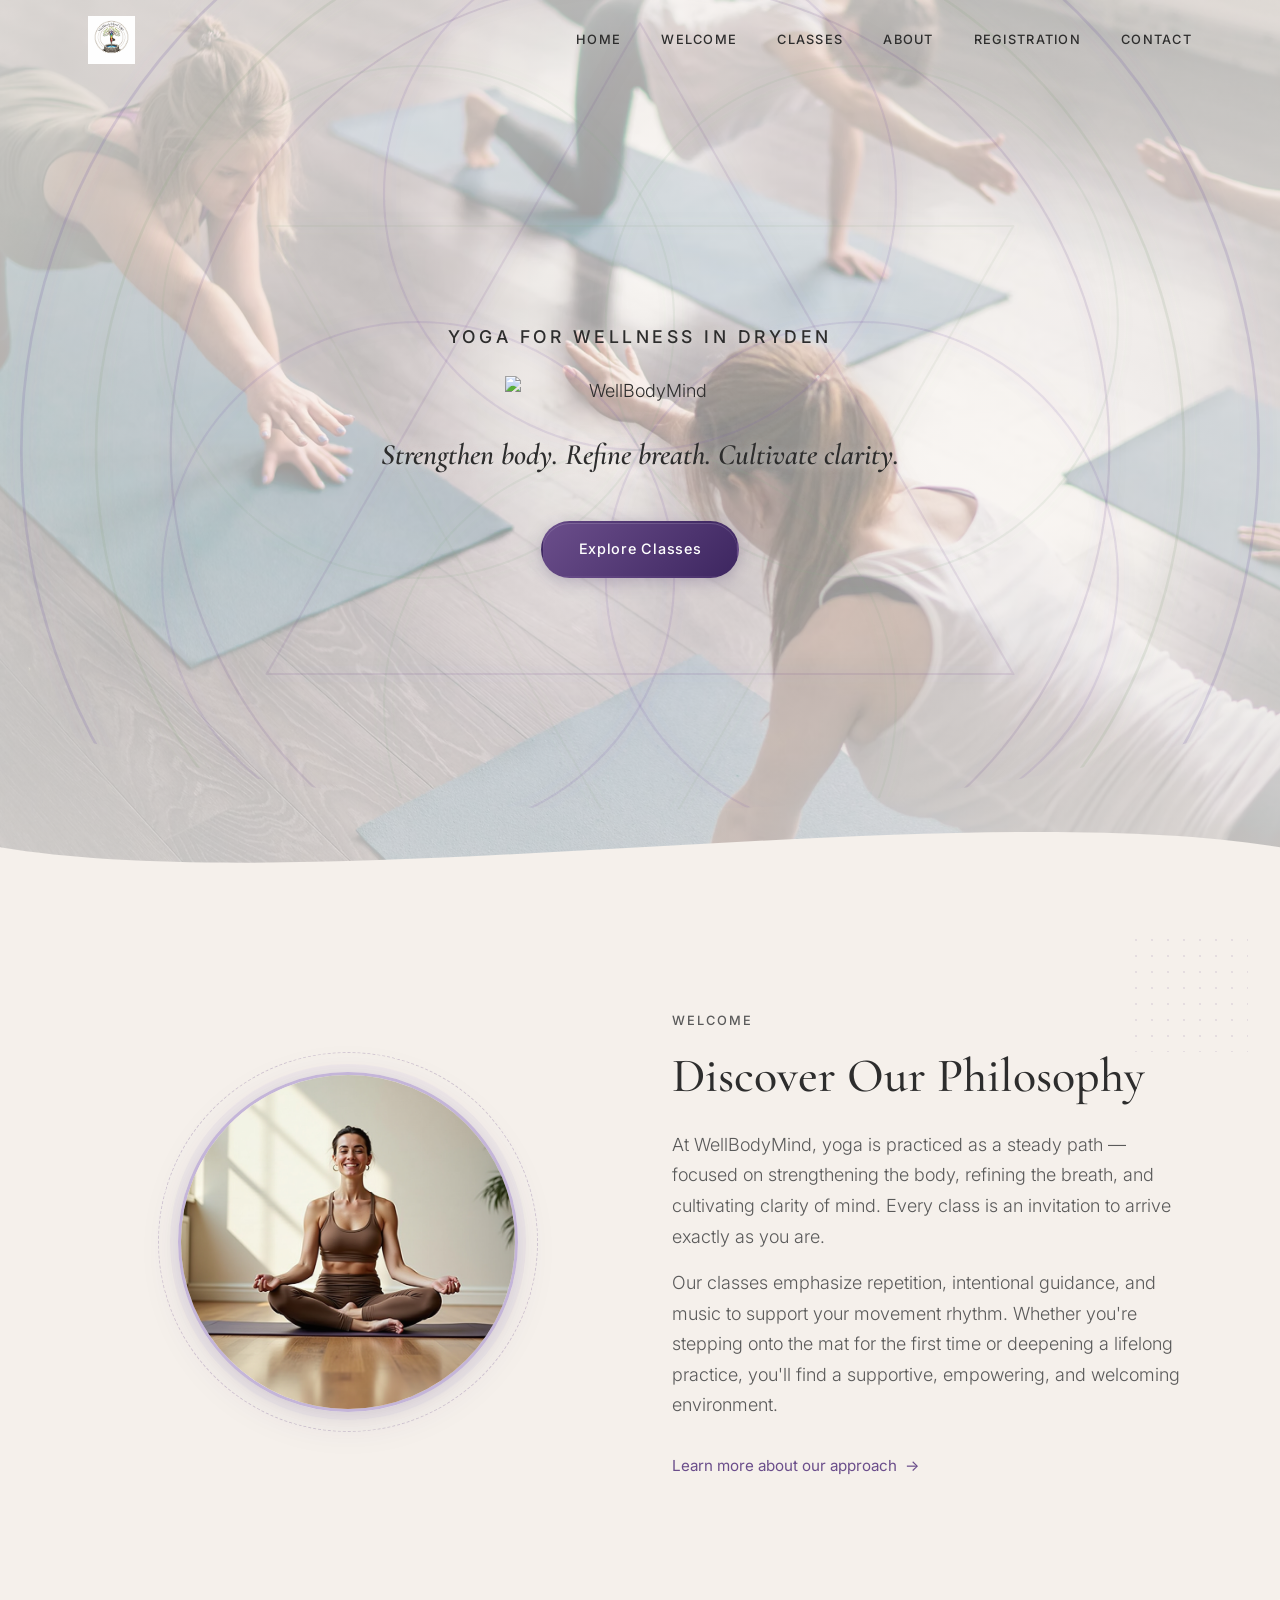
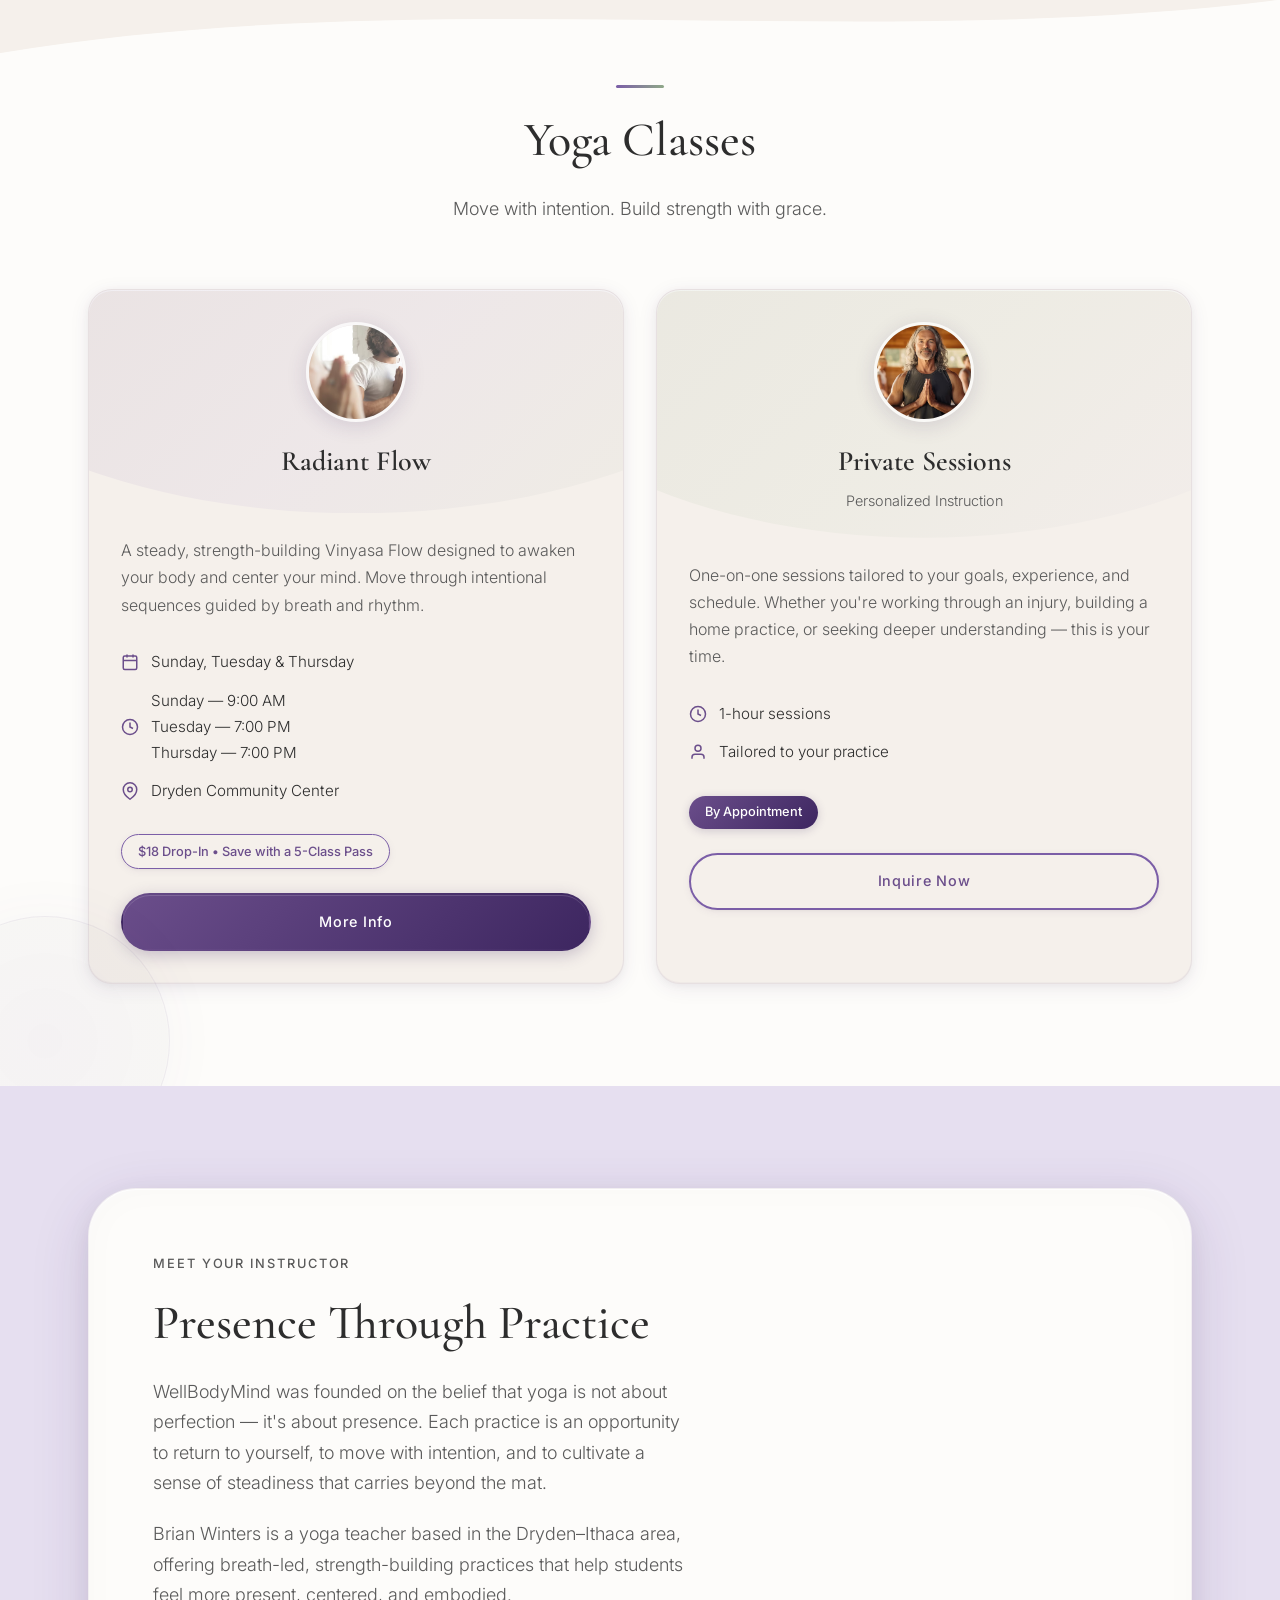
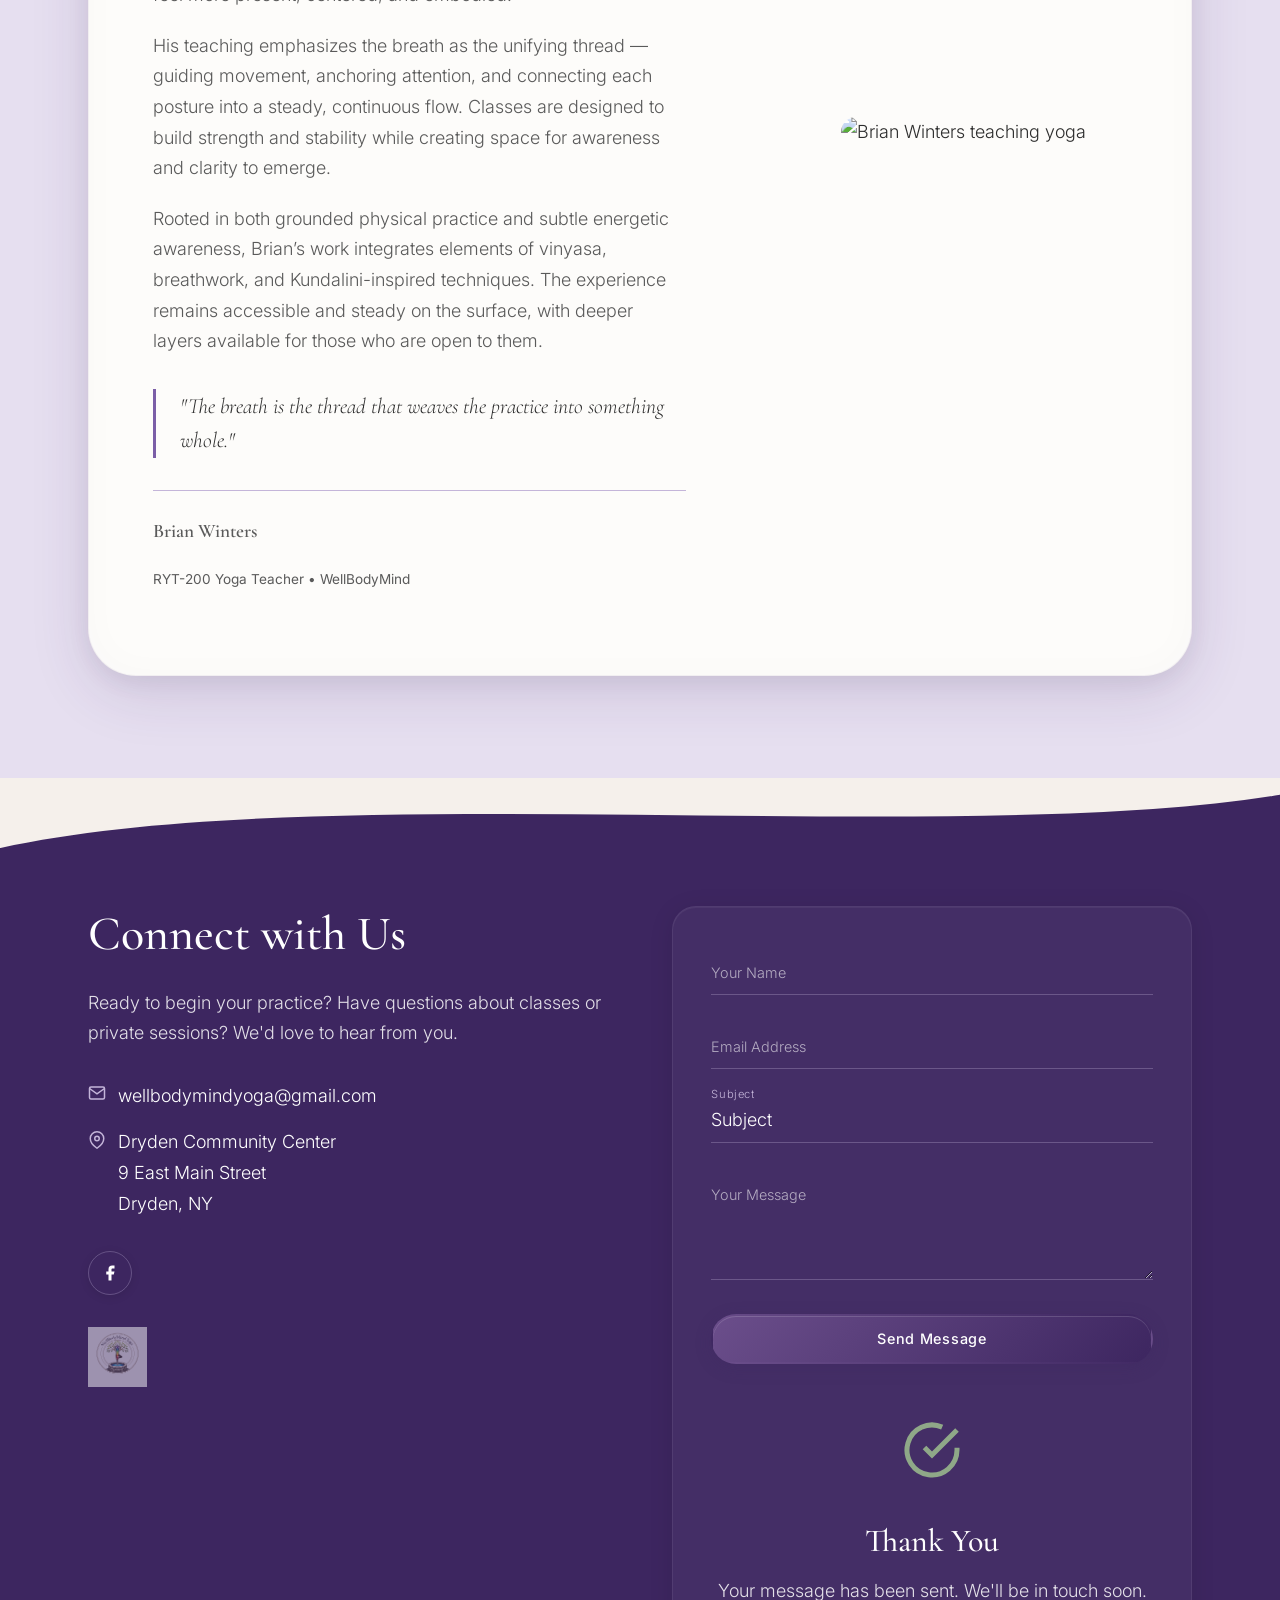
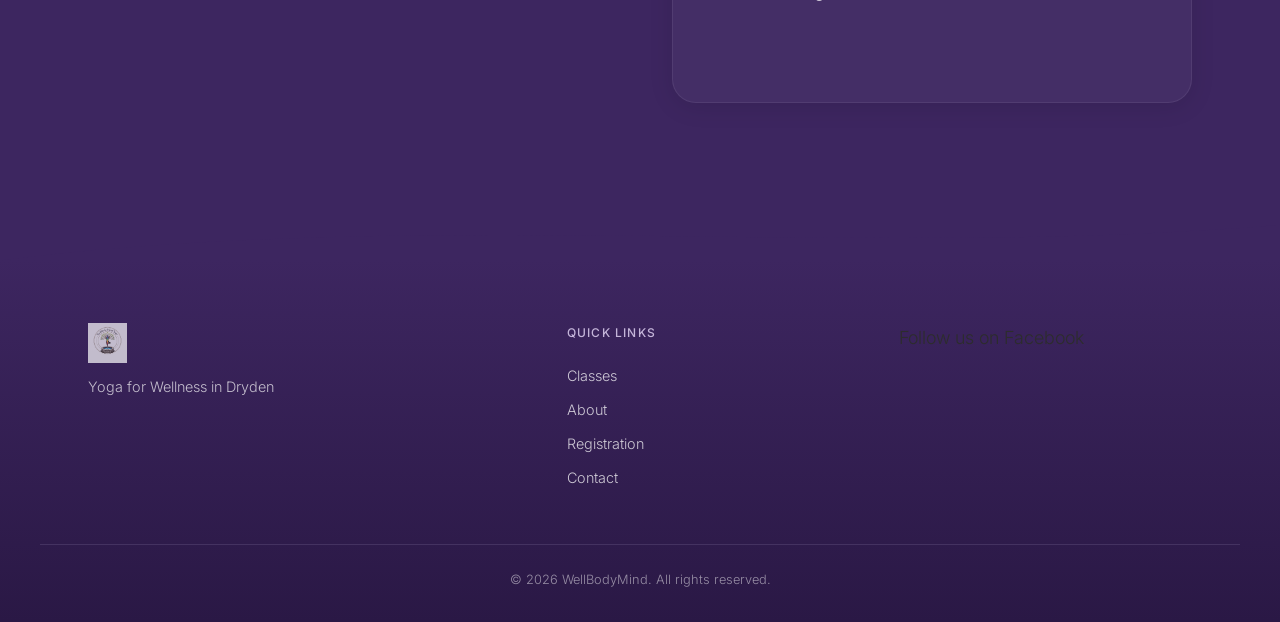
==== commit f3908b3a: "Update yoga class title from 'Sunrise Yoga' to 'Radiant Flow'" ====
--- a/index.html
+++ b/index.html
@@ -139,8 +139,9 @@
                         <div class="class-card__image">
                             <img src="assets/images/duo-prayer-salutation.avif" alt="Group yoga class" class="class-card__img">
                         </div>
-                        <h3 class="class-card__title">Sunrise Yoga</h3>
-                        <p class="class-card__subtitle">Radiant Vinyasa Flow</p>
+                        
+                        <h3 class="class-card__title">Radiant Flow</h3>
+                    
                     </div>
                     <div class="class-card__body">
                         <p class="class-card__description">A steady, strength-building Vinyasa Flow designed to awaken your body and center your mind. Move through intentional sequences guided by breath and rhythm.</p>
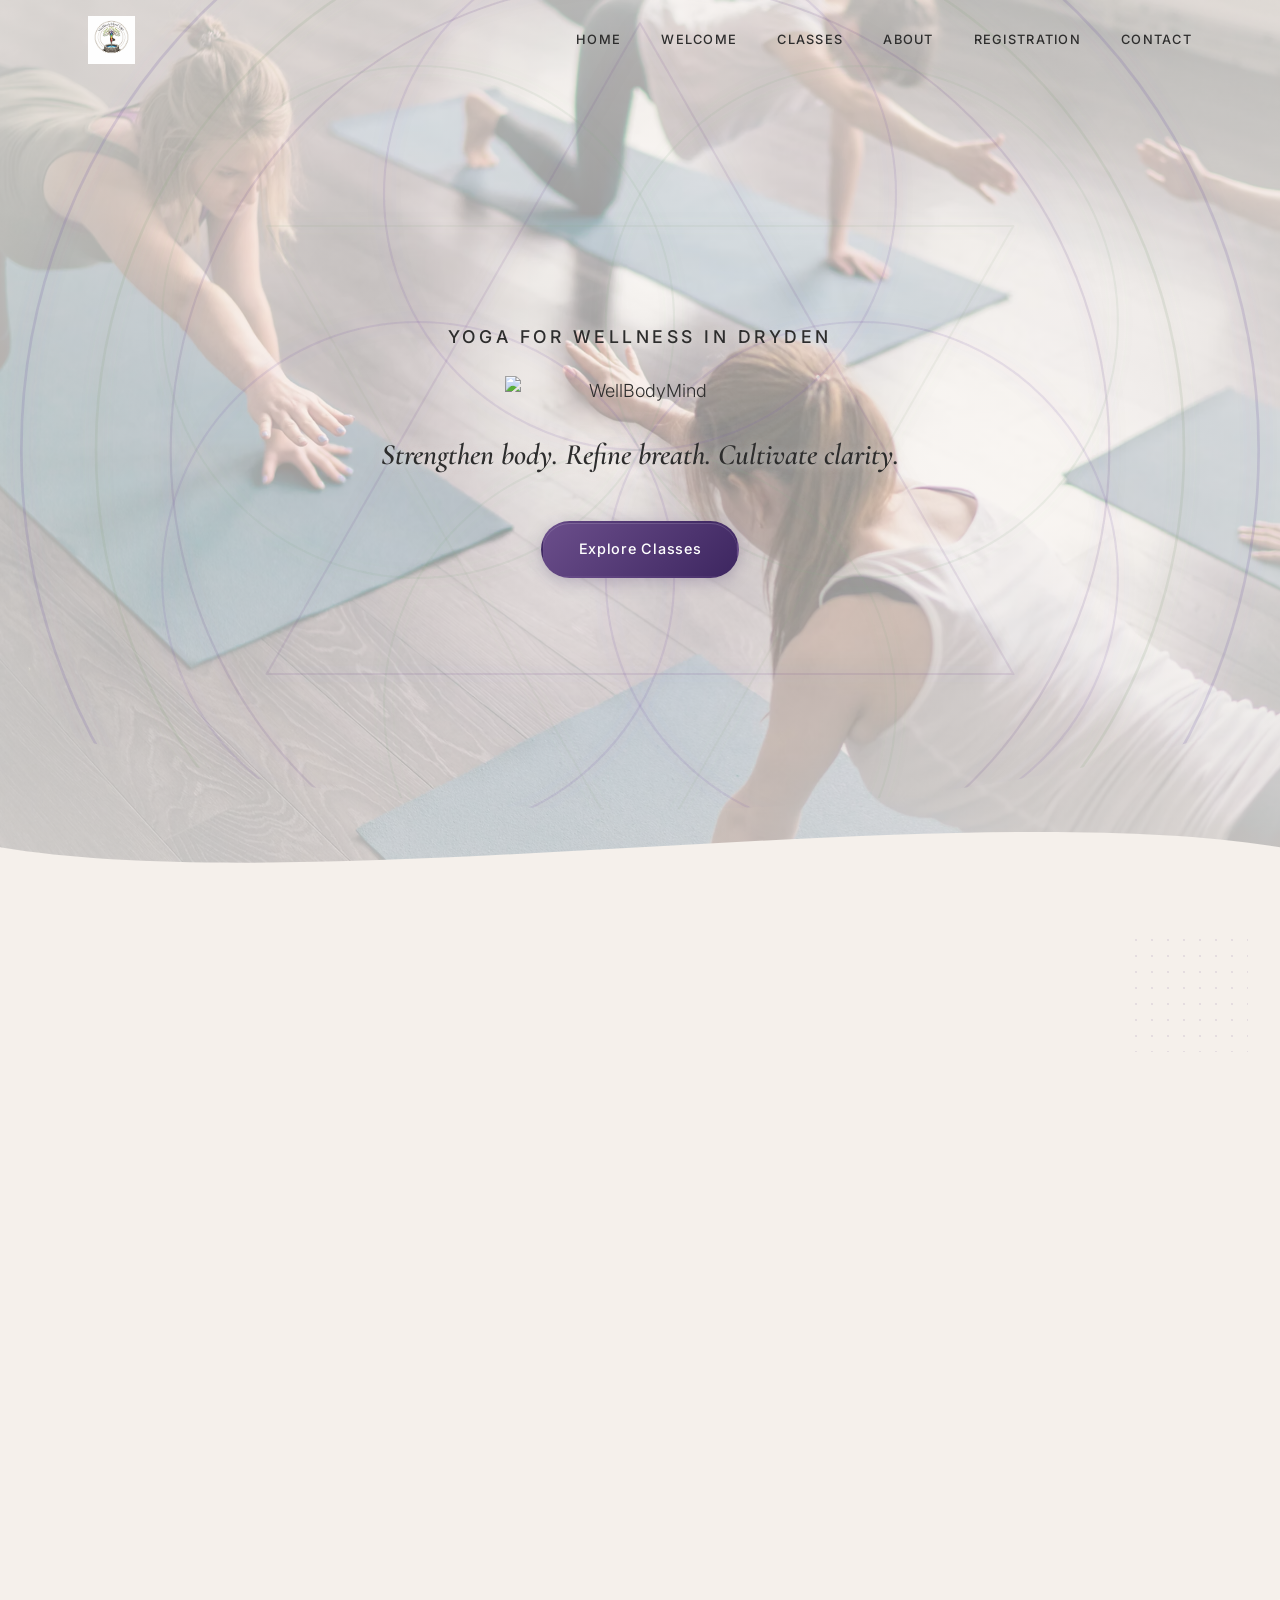
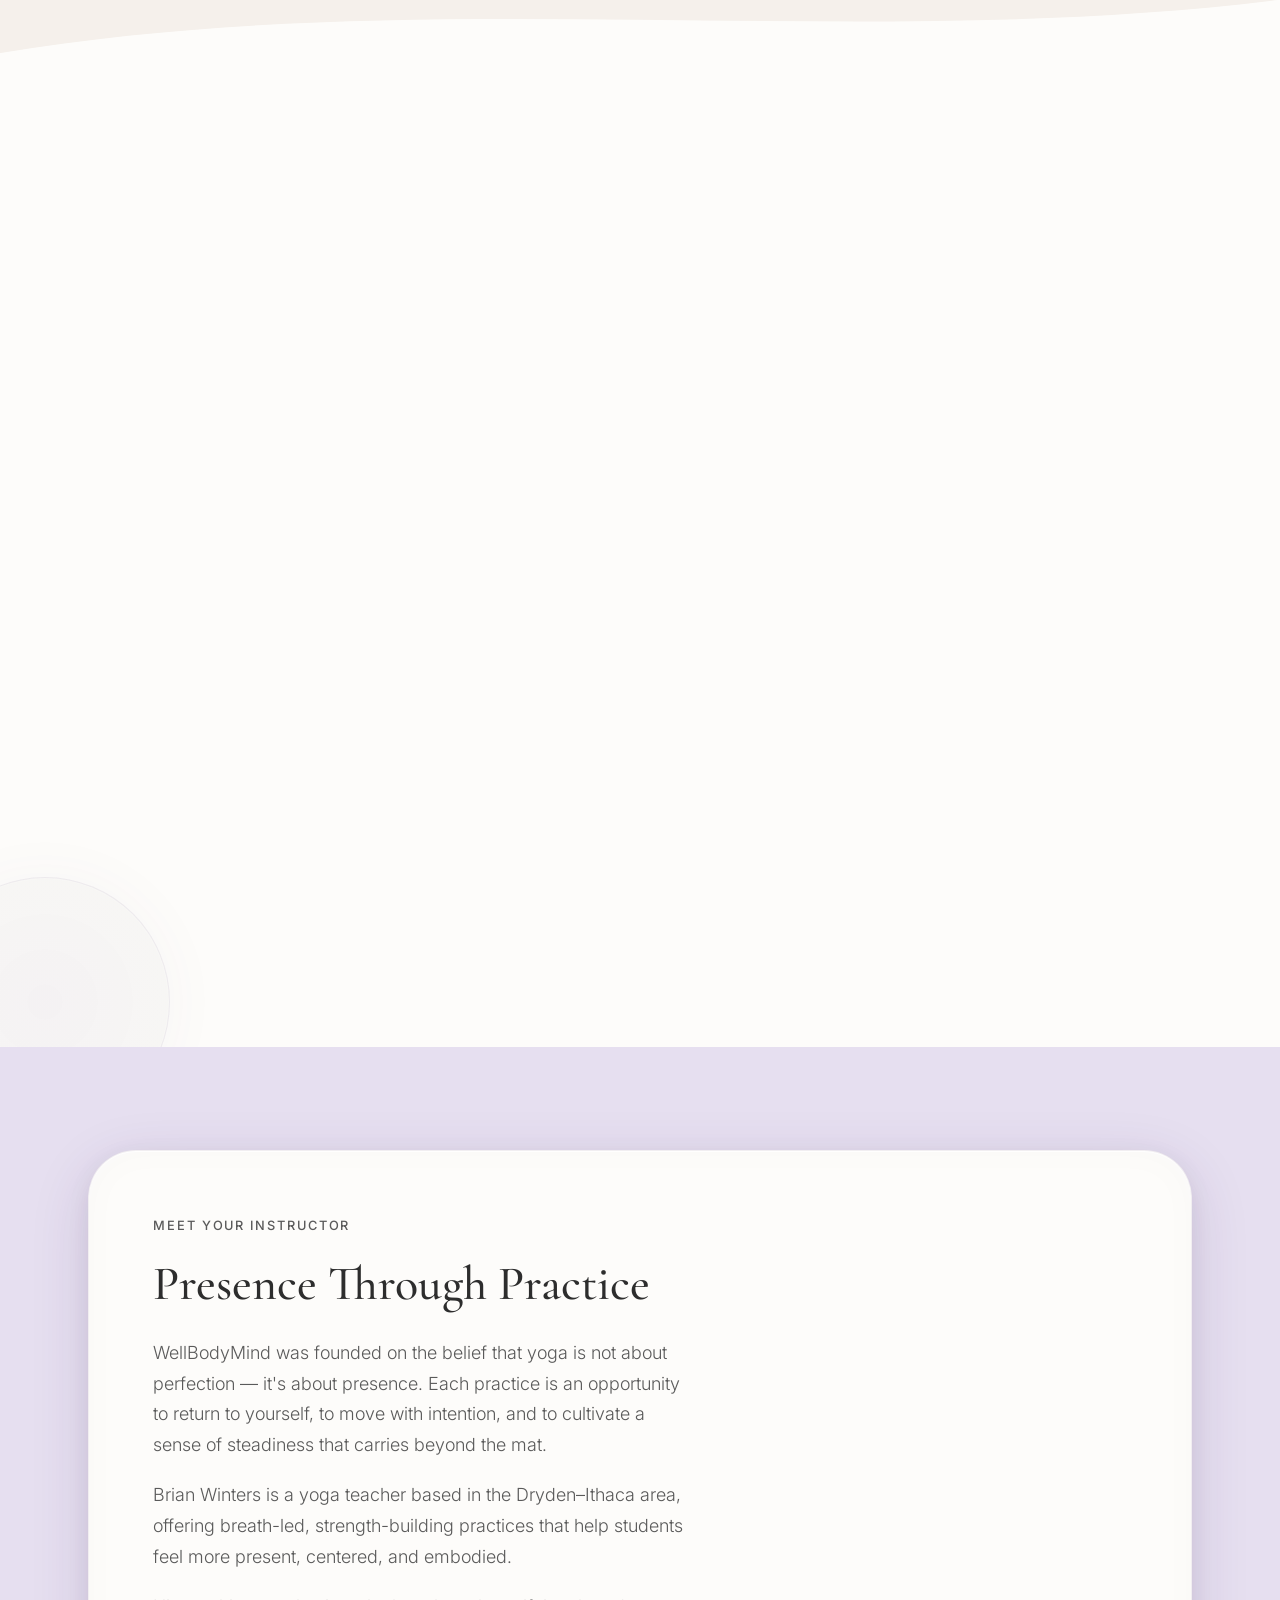
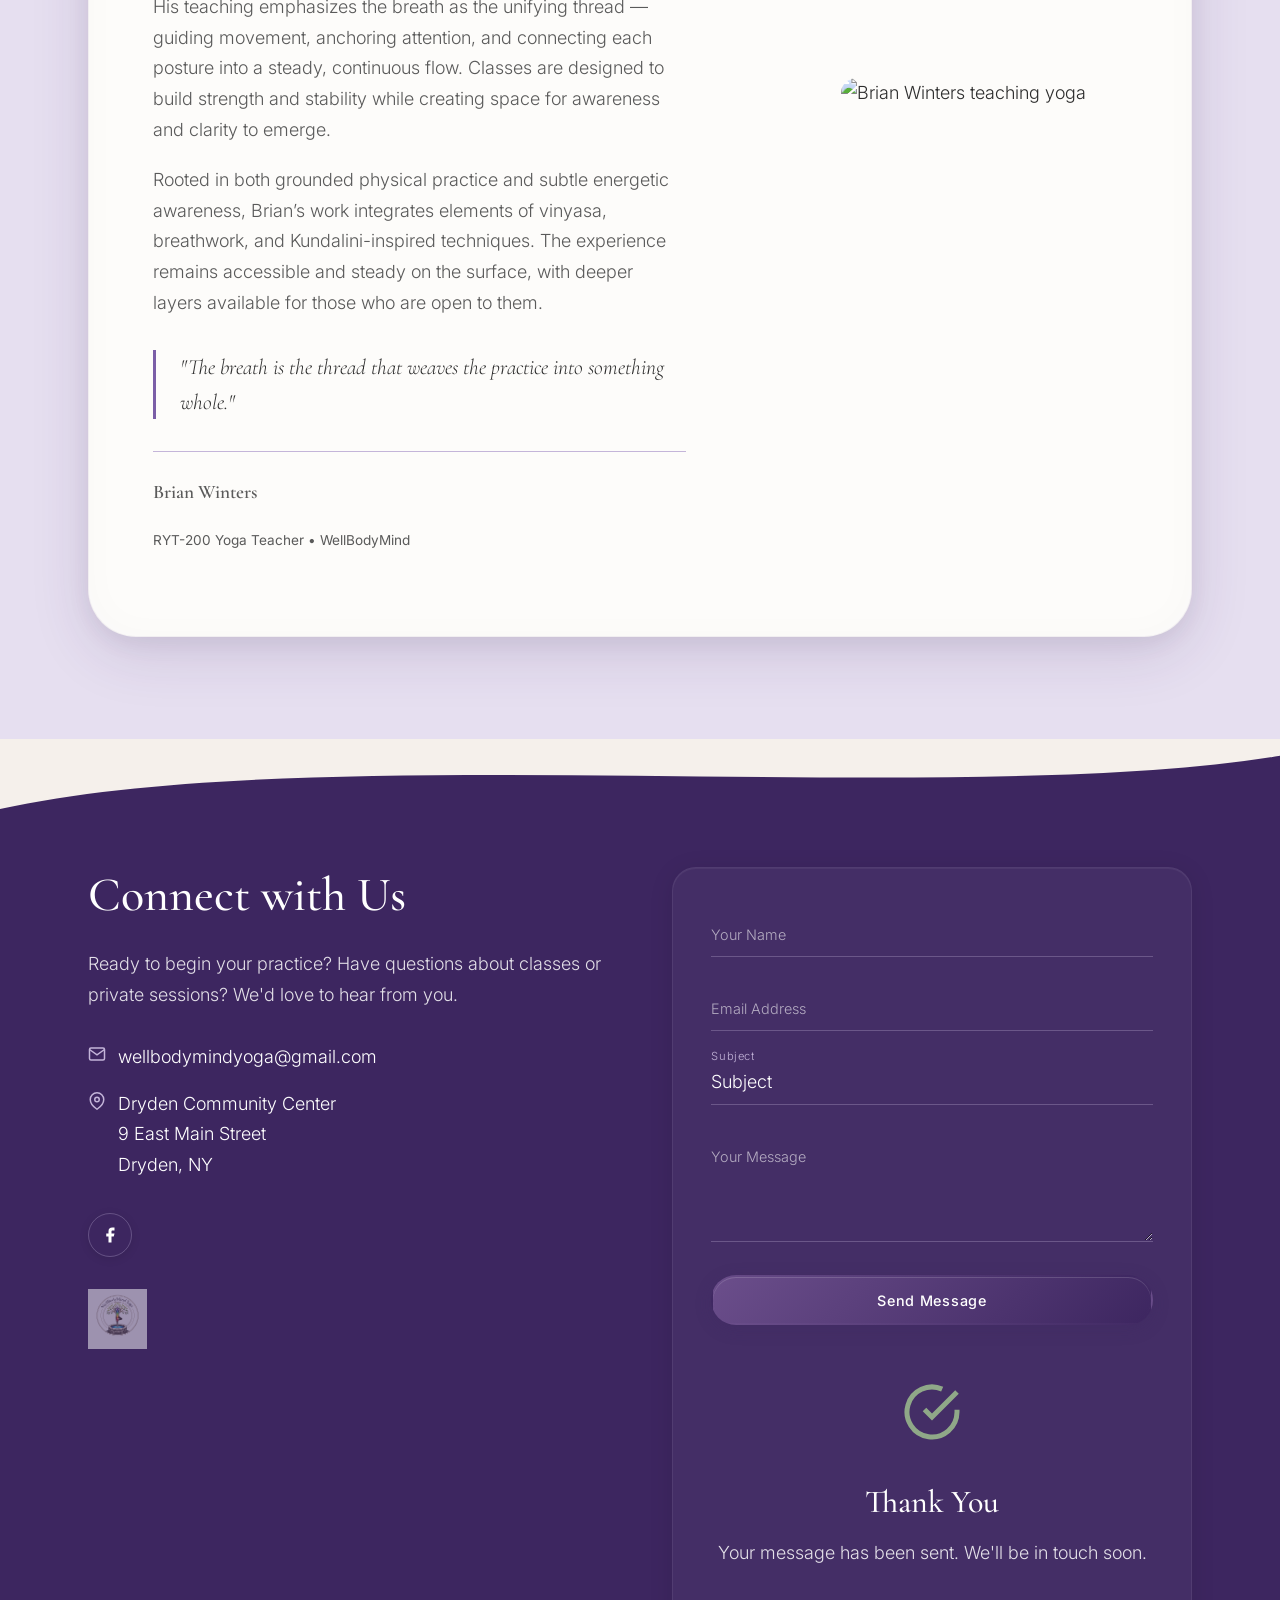
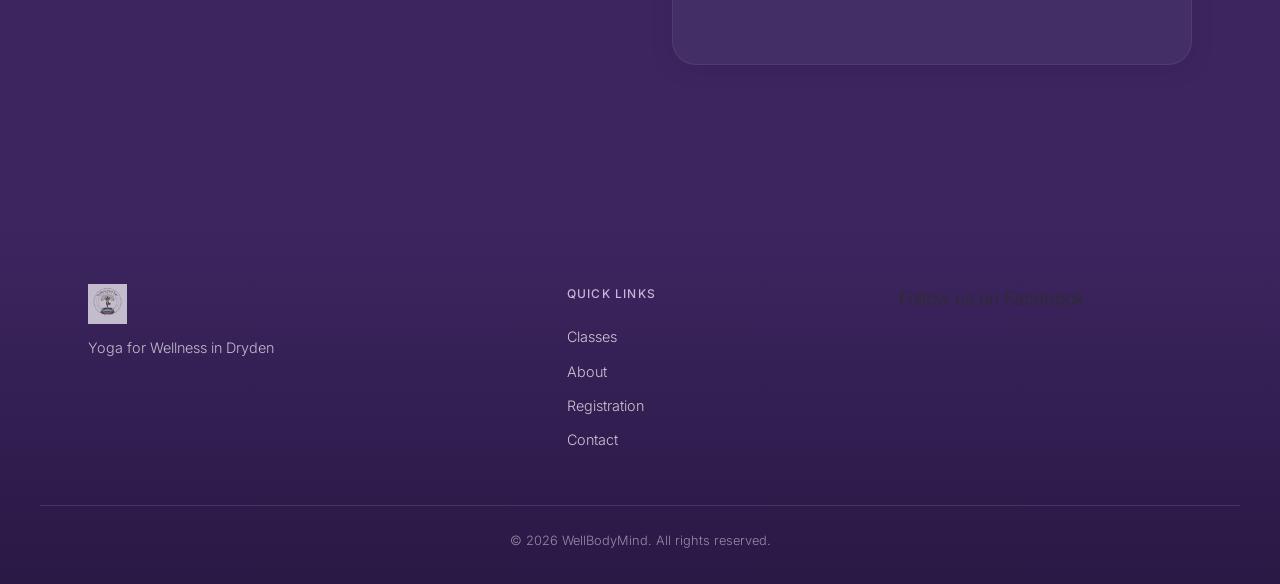
==== commit 4b23e95f: "Update class schedule details in index.html Removed class schedule details for specific days." ====
--- a/index.html
+++ b/index.html
@@ -146,10 +146,7 @@
                     <div class="class-card__body">
                         <p class="class-card__description">A steady, strength-building Vinyasa Flow designed to awaken your body and center your mind. Move through intentional sequences guided by breath and rhythm.</p>
         <ul class="class-card__details">
-    <li>
-        <svg class="icon" viewBox="0 0 24 24" fill="none" stroke="currentColor" stroke-width="2"><rect x="3" y="4" width="18" height="18" rx="2" ry="2"/><line x1="16" y1="2" x2="16" y2="6"/><line x1="8" y1="2" x2="8" y2="6"/><line x1="3" y1="10" x2="21" y2="10"/></svg>
-        Sunday, Tuesday &amp; Thursday
-    </li>
+    
     <li>
         <svg class="icon" viewBox="0 0 24 24" fill="none" stroke="currentColor" stroke-width="2"><circle cx="12" cy="12" r="10"/><polyline points="12 6 12 12 16 14"/></svg>
         Sunday — 9:00 AM<br>
